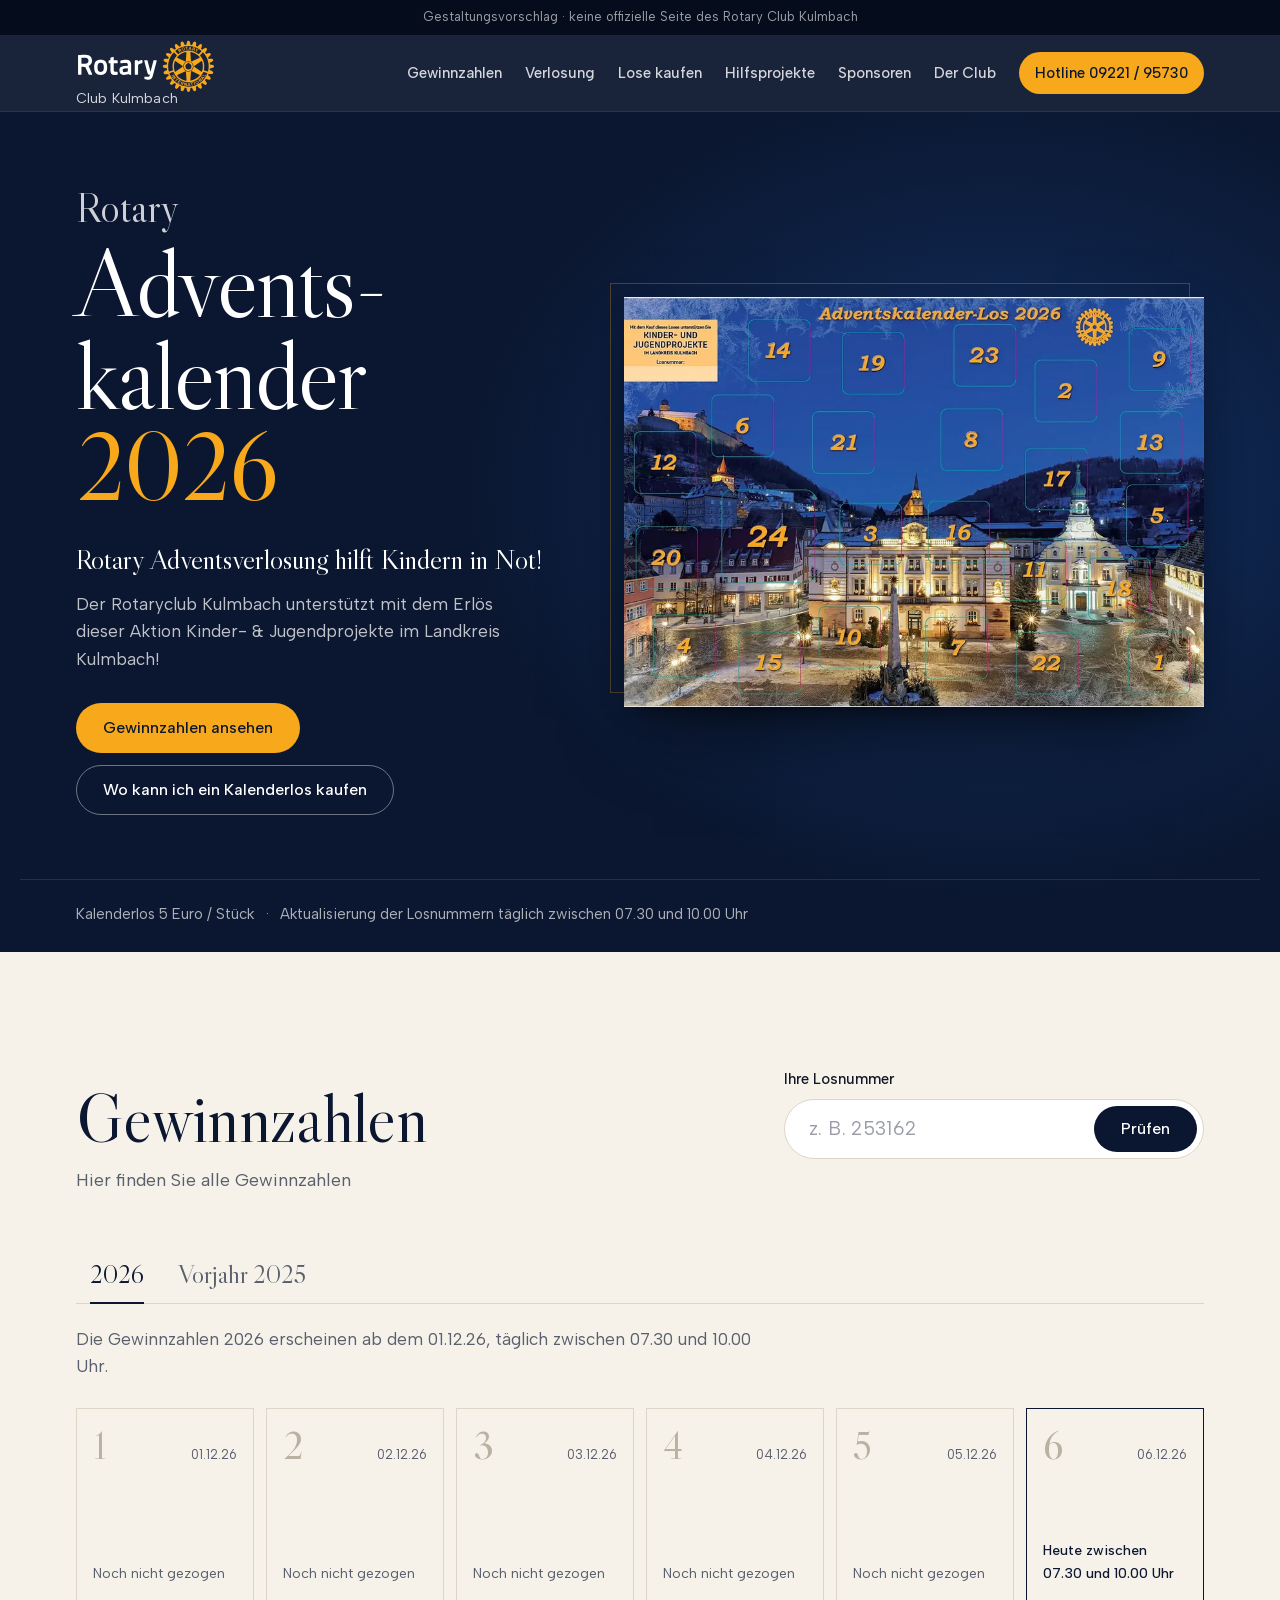
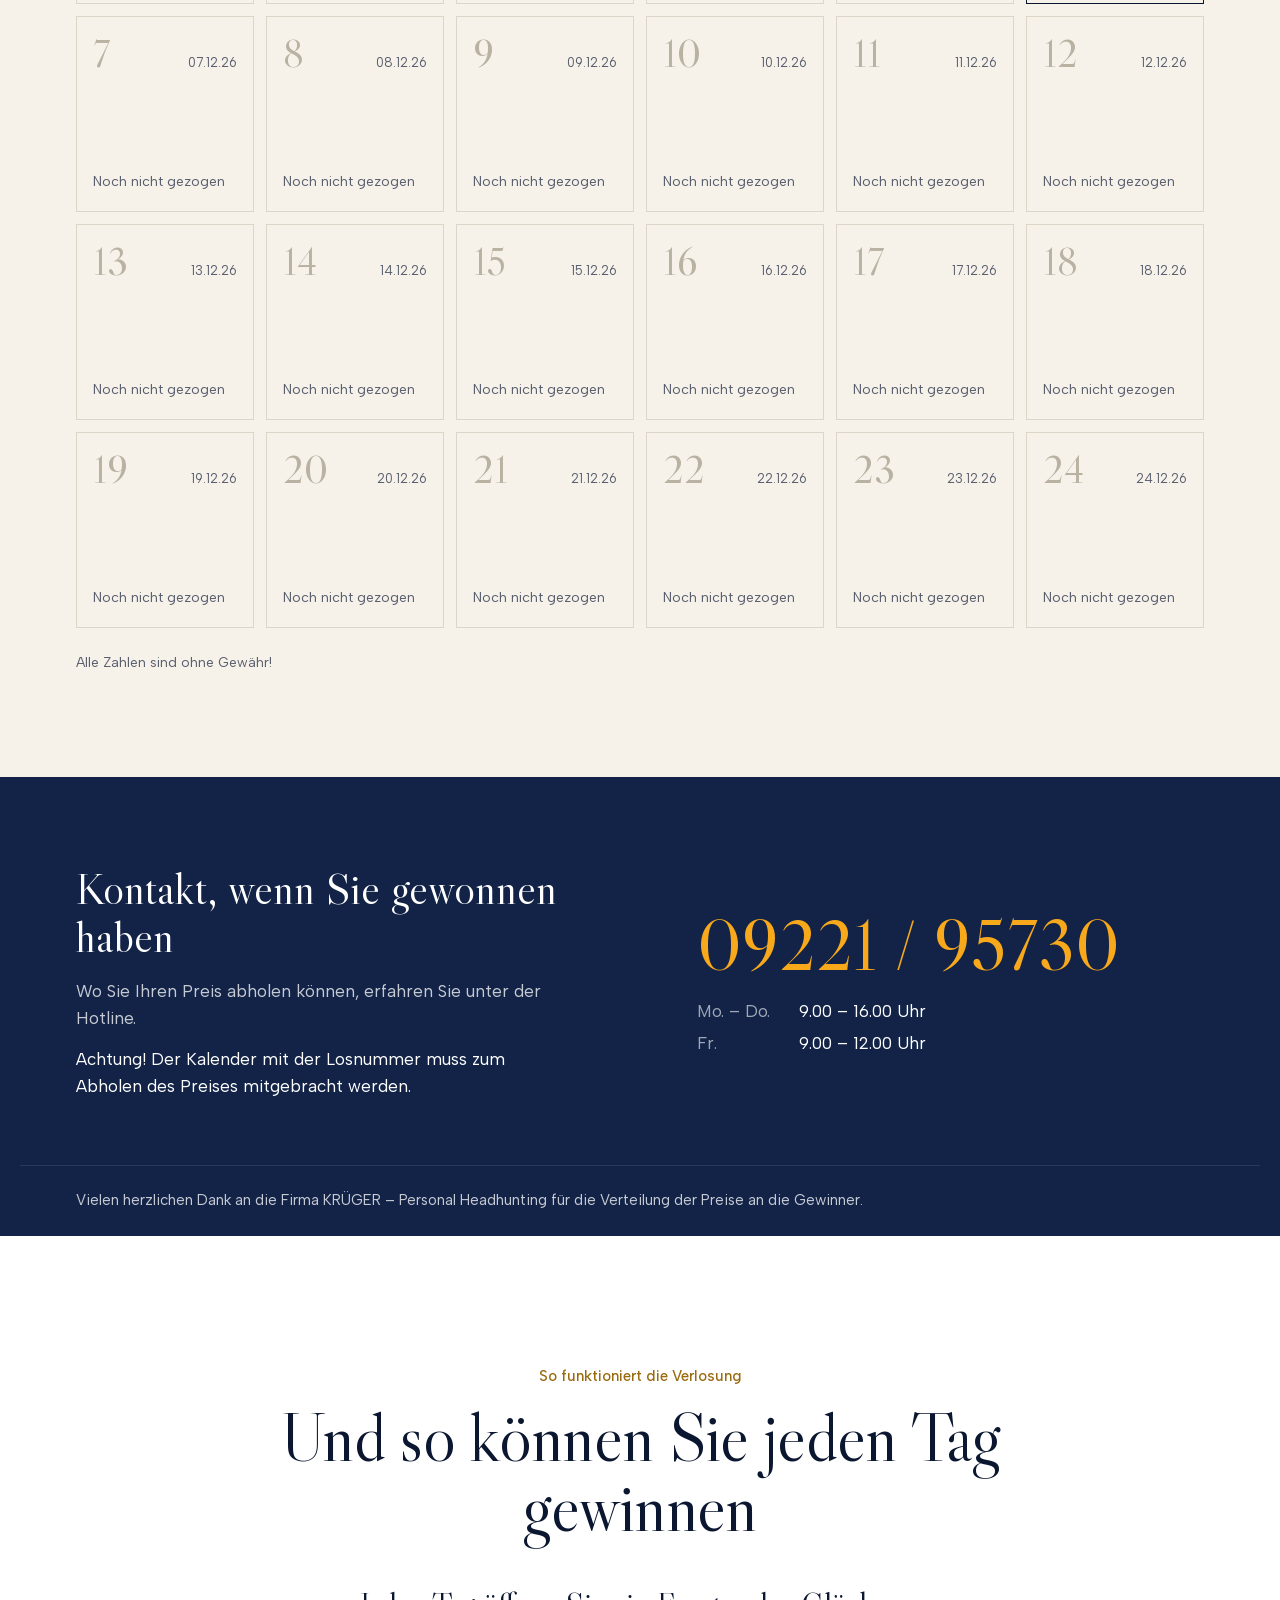
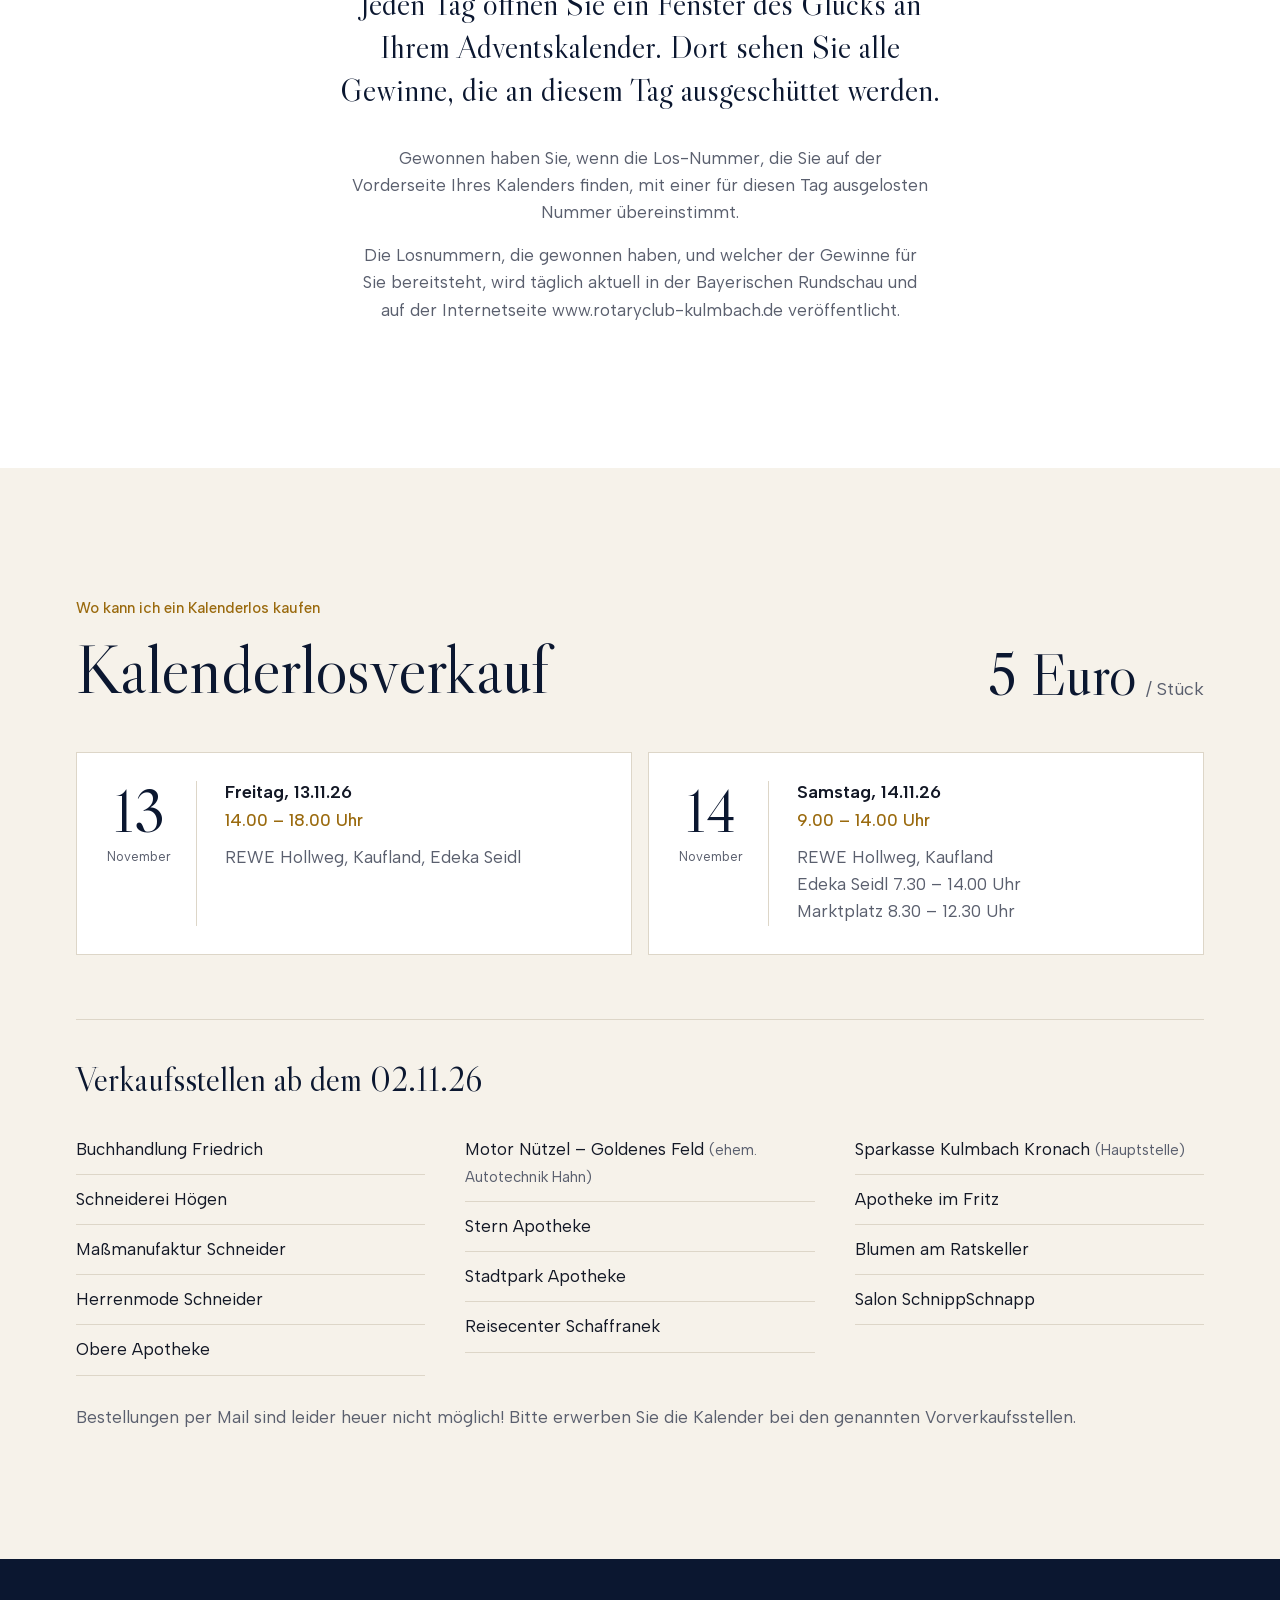
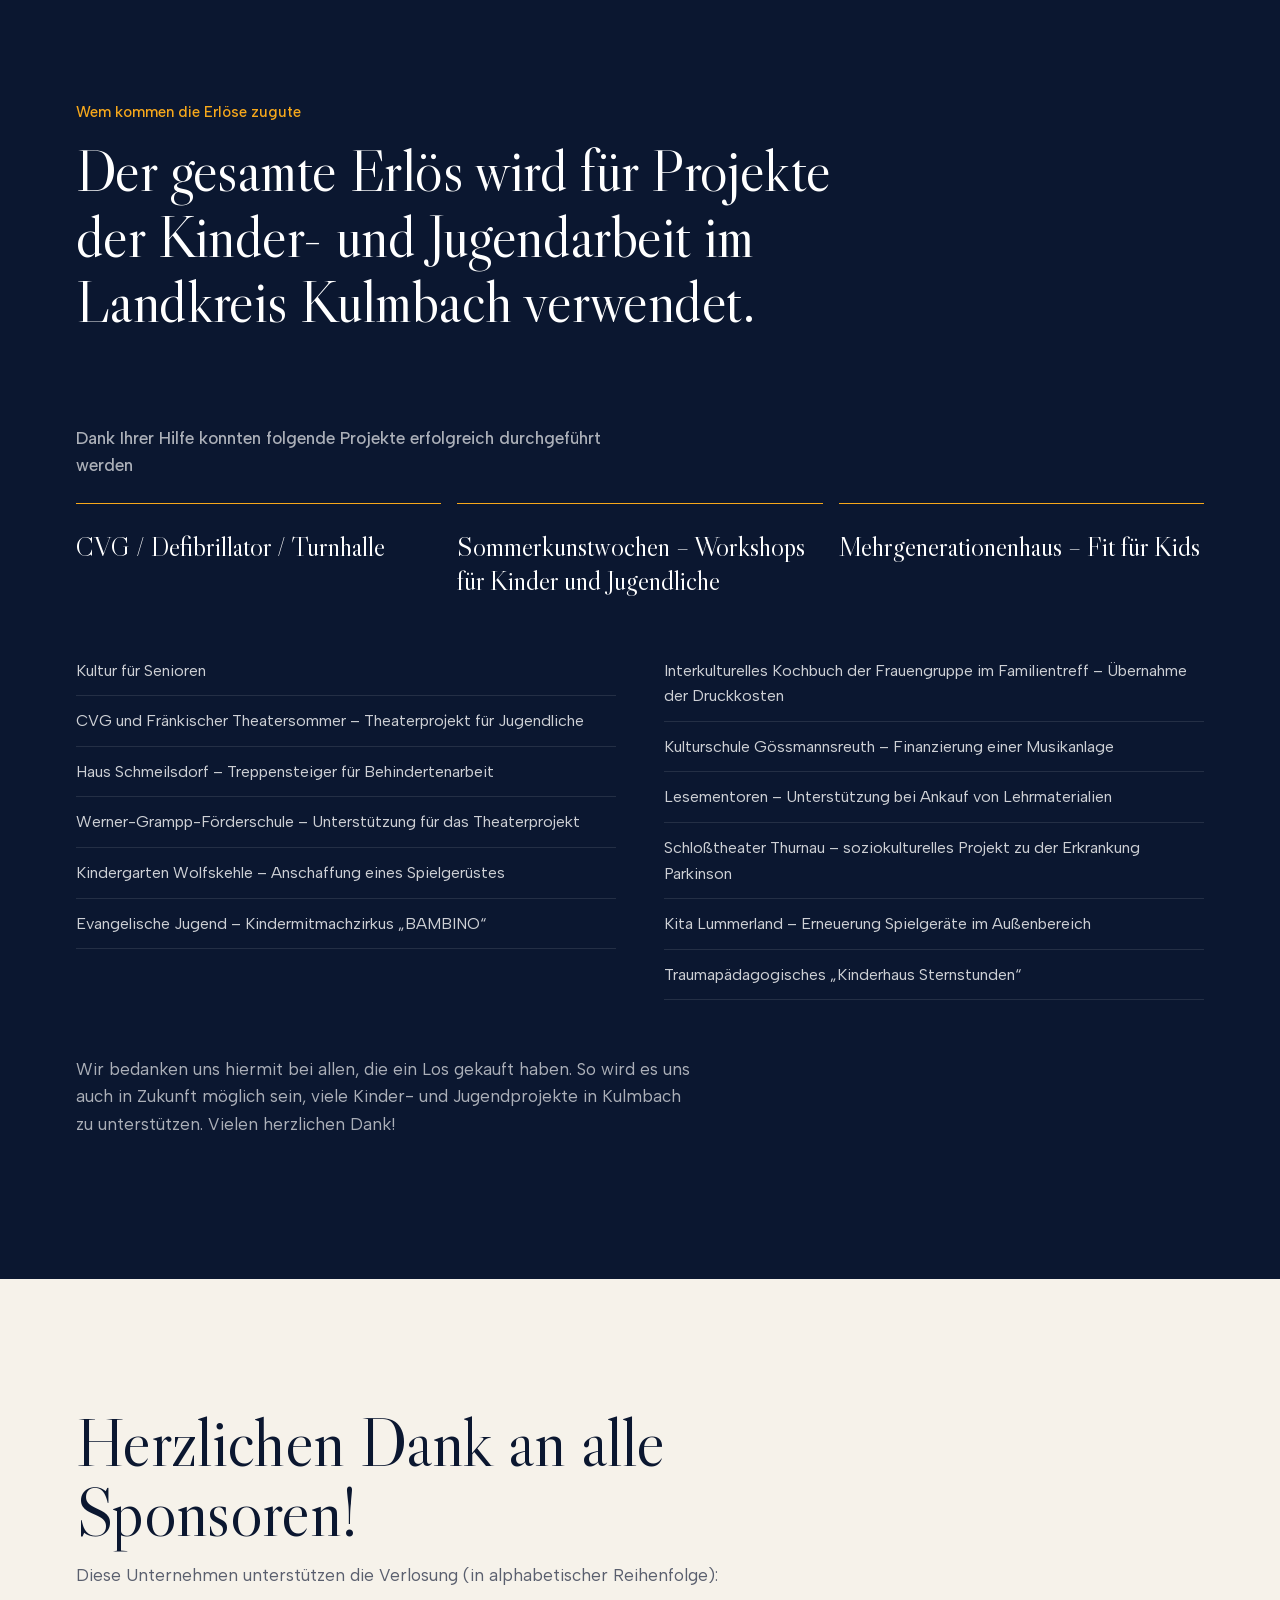
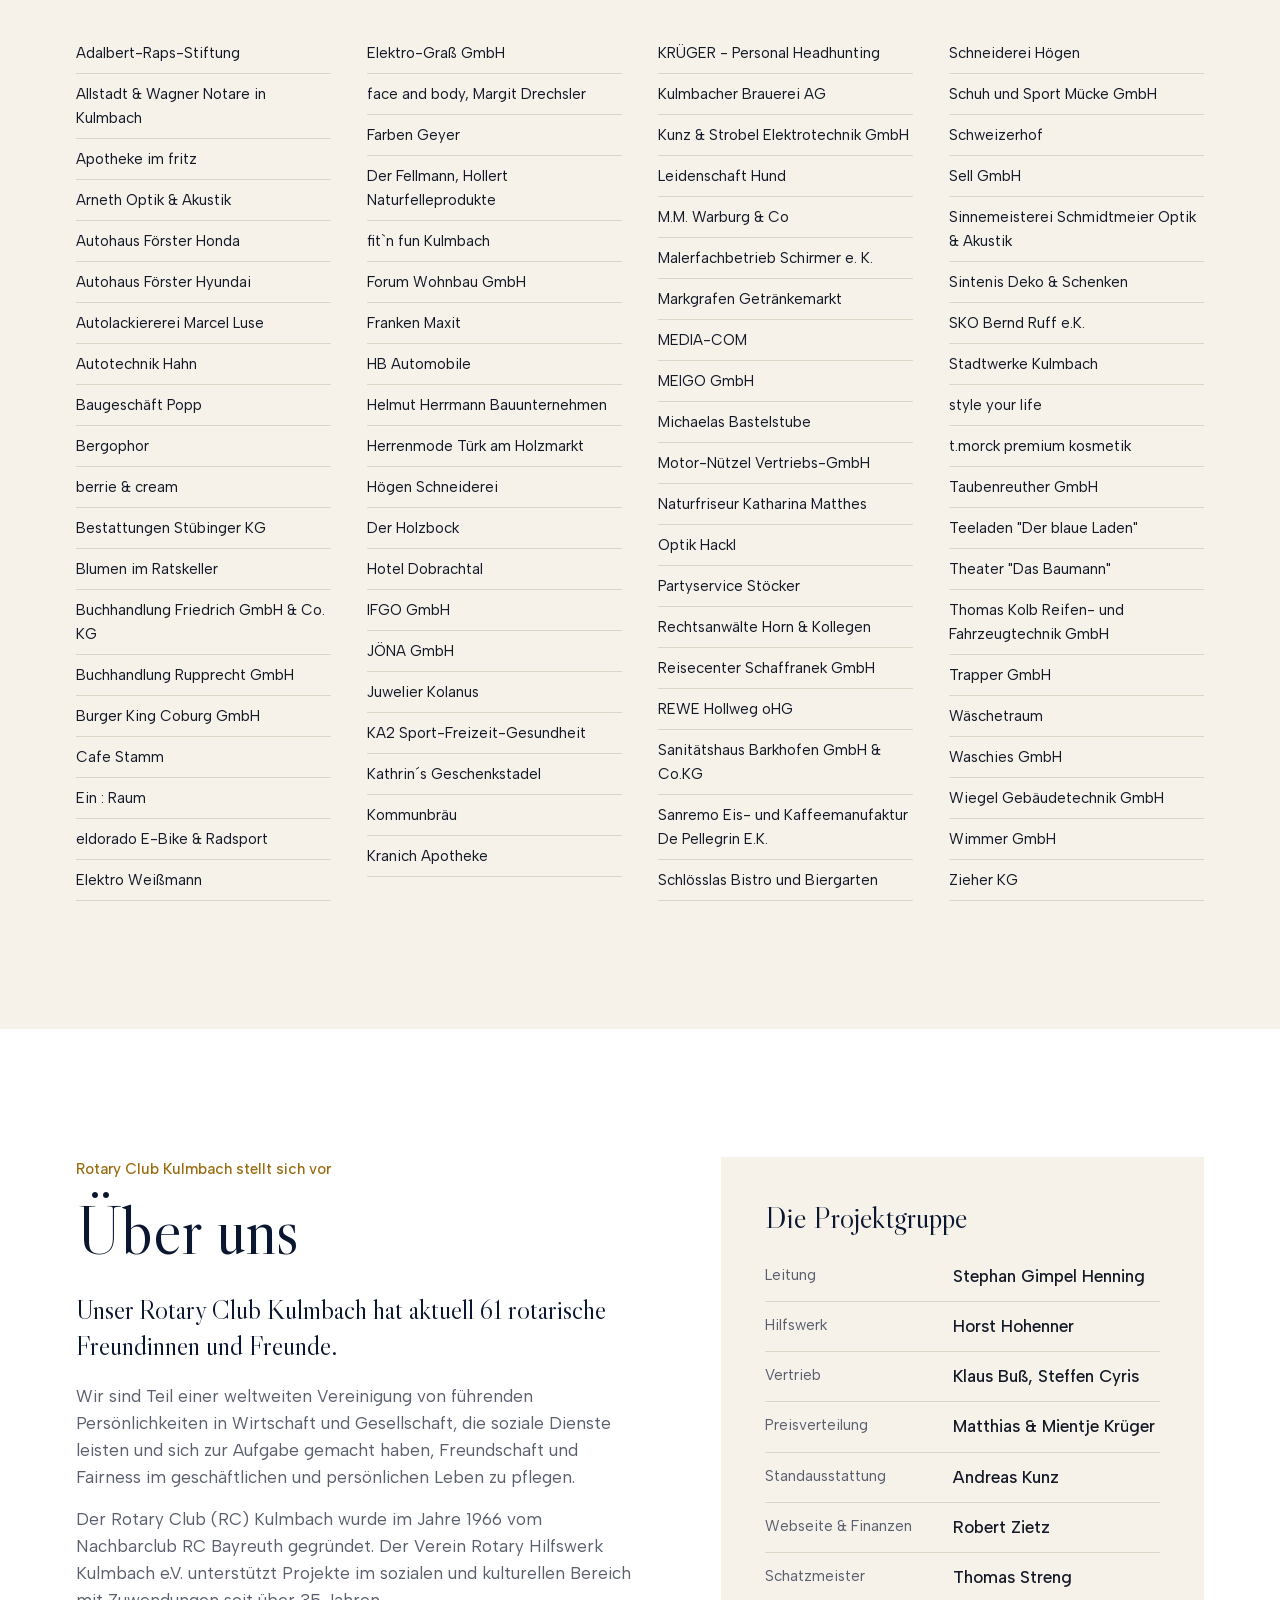
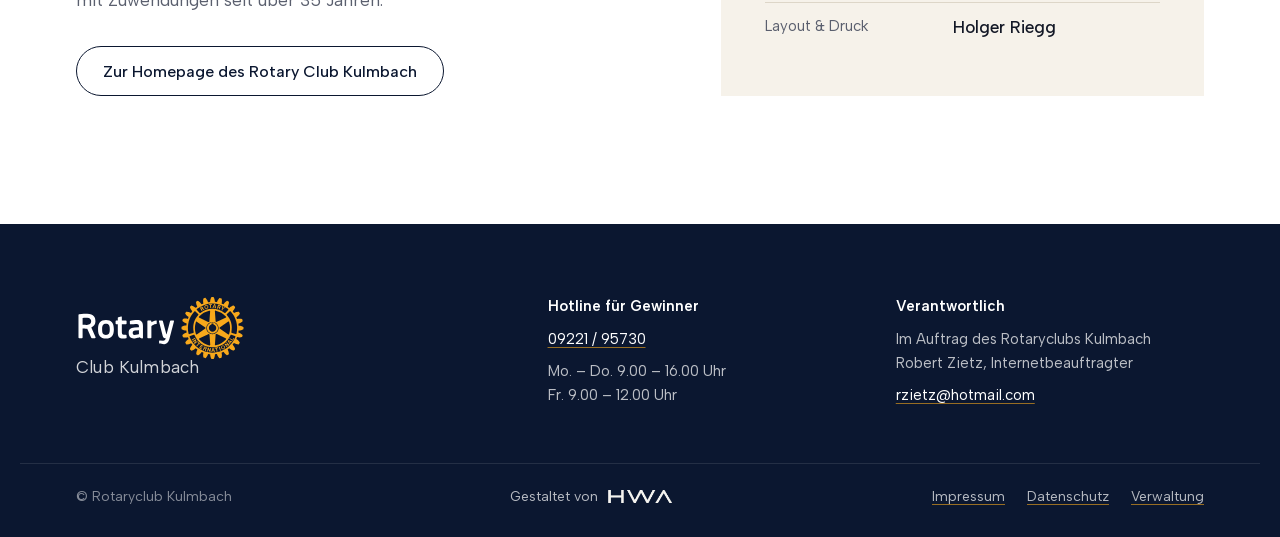
==== index.html @ 18eeb578 "Neues Kalendermotiv 2026, Türflügel mit echtem Türchen-Ausschnitt, Website-Icon Co-Authored-By: Clau" ====
<!doctype html>
<html lang="de">
<head>
<meta charset="utf-8">
<meta name="viewport" content="width=device-width, initial-scale=1">
<title>Rotary Adventskalender 2026 · Rotary Club Kulmbach</title>
<meta name="description" content="Rotary Adventsverlosung hilft Kindern in Not! Der Rotaryclub Kulmbach unterstützt mit dem Erlös dieser Aktion Kinder- &amp; Jugendprojekte im Landkreis Kulmbach.">
<meta name="robots" content="noindex">
<meta name="theme-color" content="#0B1730">
<link rel="icon" href="favicon.ico" sizes="any">
<link rel="icon" href="icons/favicon.svg" type="image/svg+xml">
<link rel="apple-touch-icon" href="icons/apple-touch-icon.png">
<link rel="manifest" href="manifest.json">
<link rel="preload" href="fonts/libre-caslon-display.woff2" as="font" type="font/woff2" crossorigin>
<link rel="preload" href="fonts/albert-sans.woff2" as="font" type="font/woff2" crossorigin>
<link rel="stylesheet" href="style.css?v=2026102901">
<script>document.documentElement.classList.add('js')</script>
</head>
<body>
<svg width="0" height="0" style="position:absolute" aria-hidden="true"><symbol id="rotary-logo" viewBox="0 0 392.25867 147.82533"><g transform="matrix(1.3333333,0,0,-1.3333333,0,147.82533)"><g><g clip-path="url(#clipPath18)"><g transform="translate(138.4446,68.6444)"><path style="fill:var(--logo-wort,#17458F)" d="m 0,0 c -3.072,-0.184 -6.098,-1.94 -7.982,-3.276 v 1.892 c 0,0.641 -0.518,1.151 -1.16,1.151 h -4.644 c -0.641,0 -1.158,-0.51 -1.158,-1.151 v -28.14 c 0,-0.641 0.517,-1.156 1.158,-1.156 h 4.644 c 0.642,0 1.16,0.515 1.16,1.156 v 19.449 c 1.048,0.873 4.292,3.308 8.158,3.648 0.594,0.053 1.054,0.552 1.054,1.152 v 4.123 c 0,0.321 -0.127,0.622 -0.366,0.837 C 0.635,-0.091 0.316,0.03 0,0 m -36.249,-17.492 c -2.731,-0.258 -4.03,-1.506 -4.03,-3.91 0,-1.478 0.409,-3.974 3.116,-3.974 3.214,0 7.581,1.214 7.627,1.227 v 7.014 z m 13.671,7.684 v -20.19 c 0,-0.337 -0.148,-0.656 -0.396,-0.874 -0.258,-0.22 -0.594,-0.319 -0.921,-0.273 -2.362,0.333 -3.487,1.072 -4.605,1.929 -0.047,-0.019 -5.275,-2.13 -9.944,-2.13 -5.624,0 -8.851,3.551 -8.851,9.754 0,6.06 2.952,8.74 10.195,9.28 l 7.564,0.609 v 1.835 c 0,2.323 -1.38,3.66 -3.785,3.66 -3.312,0 -8.04,-0.389 -10.562,-0.615 -0.314,-0.034 -0.634,0.068 -0.873,0.279 -0.233,0.204 -0.379,0.506 -0.39,0.82 l -0.151,3.86 c -0.024,0.589 0.396,1.1 0.972,1.187 2.253,0.359 7.866,1.177 11.371,1.177 7.081,0 10.376,-3.278 10.376,-10.308 M -119.191,4.71 h -2.545 c -2.841,0 -4.459,-0.212 -5.279,-0.378 V -7.696 c 1.358,-0.095 3.97,-0.234 7.486,-0.195 4.536,0.046 7.35,2.456 7.35,6.279 0,3.055 -1.842,6.322 -7.012,6.322 m 14.634,-33.768 c 0.155,-0.355 0.12,-0.766 -0.088,-1.097 -0.216,-0.33 -0.579,-0.525 -0.972,-0.525 h -5.398 c -0.454,0 -0.874,0.271 -1.053,0.688 l -6.913,15.553 c -3.439,0.024 -6.423,0.207 -8.034,0.32 v -15.405 c 0,-0.641 -0.514,-1.156 -1.153,-1.156 h -4.827 c -0.642,0 -1.159,0.515 -1.159,1.156 V 9.489 c 0,0.59 0.442,1.084 1.03,1.149 6.193,0.7 11.146,0.772 12.984,0.772 0.634,0 0.972,-0.004 0.972,-0.004 11.879,0 14.377,-7.016 14.377,-12.894 0,-4.909 -2.346,-8.457 -7.167,-10.848 z M 30.94,-0.68 c -0.213,0.284 -0.551,0.447 -0.913,0.447 h -4.512 c -0.524,0 -0.977,-0.351 -1.118,-0.856 l -6.051,-22.816 h -0.463 l -6.057,22.816 c -0.135,0.505 -0.593,0.856 -1.119,0.856 H 6.202 C 5.841,-0.233 5.504,-0.396 5.282,-0.68 5.066,-0.965 4.99,-1.331 5.078,-1.675 l 6.665,-25.586 c 0.331,-1.27 1.504,-3.419 3.827,-3.419 h 1.292 c -0.111,-0.427 -0.232,-0.885 -0.361,-1.278 l -0.059,-0.194 c -0.361,-1.179 -0.904,-2.964 -4.195,-2.964 l -5.766,0.355 c -0.326,0.025 -0.645,-0.092 -0.873,-0.325 -0.238,-0.235 -0.369,-0.553 -0.352,-0.88 l 0.141,-3.02 c 0.023,-0.509 0.381,-0.941 0.881,-1.066 1.7,-0.42 4.943,-0.91 7.611,-1.013 0.127,-0.008 0.243,-0.008 0.366,-0.008 4.349,0 7.299,2.815 8.785,8.354 1.73,6.486 3.89,14.832 5.466,20.926 0.715,2.744 1.329,5.109 1.772,6.792 l 0.868,3.32 c 0.092,0.35 0.011,0.716 -0.206,1.001 M -79.994,-15.304 c 0,6.811 -1.851,9.458 -6.591,9.458 -4.913,0 -6.654,-2.473 -6.654,-9.458 0,-6.332 1.058,-9.758 6.654,-9.758 5.509,0 6.591,3.577 6.591,9.758 m 7.075,0 c 0,-11.092 -4.216,-16.042 -13.666,-16.042 -9.496,0 -13.732,4.95 -13.732,16.042 0,10.93 4.236,15.804 13.732,15.804 9.322,0 13.666,-5.017 13.666,-15.804 m 21.956,-10.432 0.199,-3.826 c 0.028,-0.572 -0.373,-1.085 -0.938,-1.192 -1.618,-0.299 -3.843,-0.662 -5.236,-0.662 -7.015,0 -9.152,2.685 -9.152,11.473 v 13.427 h -2.689 c -0.641,0 -1.159,0.52 -1.159,1.16 v 3.972 c 0,0.641 0.518,1.151 1.159,1.151 h 2.689 V 4.49 c 0,0.537 0.361,1.001 0.877,1.126 l 4.648,1.132 c 0.344,0.082 0.706,0.006 0.986,-0.212 0.278,-0.223 0.447,-0.554 0.447,-0.909 v -5.86 h 7.078 c 0.644,0 1.155,-0.51 1.155,-1.151 v -3.972 c 0,-0.64 -0.511,-1.16 -1.155,-1.16 h -7.078 v -12.448 c 0,-4.308 0.152,-5.8 3.172,-5.8 1.114,0 2.855,0.08 3.792,0.125 0.623,0.014 1.178,-0.455 1.205,-1.097" /></g><g transform="translate(216.2026,90.2168)"><path style="fill:var(--logo-rad,#F7A81B)" d="M 0,0 0.186,-0.318 0.87,-1.5 2.29,-0.754 c 0.132,0.066 0.208,0.231 0.233,0.436 C 2.55,0.323 2.087,1.191 1.415,0.787 0.891,0.512 0.572,0.323 0,0 M -1.481,-0.318 -1.856,0.355 C -0.872,0.979 0.186,1.521 1.207,2.067 2.407,2.729 4.102,1.123 3.983,-0.318 3.96,-0.572 3.89,-0.802 3.738,-1.035 L 6.194,-2.822 C 5.732,-3.04 5.382,-3.225 4.829,-3.464 l -2.15,1.572 -1.187,-0.635 1.264,-2.09 C 2.267,-4.929 1.969,-5.123 1.398,-5.455 Z m 32.469,-67.36 2.237,-6.387 c 0.435,0.151 0.902,0.283 1.343,0.477 l -2.171,6.358 c -0.594,-0.203 -0.869,-0.284 -1.409,-0.448 m -8.944,-6.028 -0.524,1.292 -0.53,1.398 -0.46,-1.398 -0.454,-1.377 z m 0.884,1.292 1.464,-3.549 c -0.478,-0.02 -0.924,-0.069 -1.353,-0.118 l -0.451,1.146 -2.925,-0.081 -0.335,-1.198 c -0.468,0.04 -0.905,0.054 -1.368,0.054 l 1.261,3.746 0.899,2.843 0.043,0.09 1.492,0.066 0.076,-0.179 z m 7.345,74.656 1.512,-0.488 c 0.414,-0.119 0.96,0.529 0.96,1.094 0,0.269 -0.094,0.507 -0.453,0.586 -0.56,0.217 -0.942,0.313 -1.552,0.467 L 30.428,2.848 Z m -0.927,-3.531 c -0.542,0.158 -0.943,0.224 -1.539,0.394 l 1.098,3.743 0.803,2.668 C 30.865,5.228 31.965,4.854 33.065,4.495 33.688,4.303 34.022,3.598 34.086,2.848 34.127,1.829 33.621,0.72 32.591,0.489 l 0.4,-3.016 c -0.483,0.2 -0.84,0.35 -1.375,0.559 l -0.35,2.637 -1.291,0.396 z M 8.792,-69.204 c -0.041,0.189 -0.118,0.342 -0.35,0.448 l -1.694,0.624 -0.382,-1.072 -0.137,-0.39 -0.01,-0.025 1.544,-0.578 c 0.423,-0.188 0.832,0.189 0.979,0.603 0.05,0.113 0.093,0.254 0.05,0.39 m 1.269,0 v -0.367 c -0.104,-0.902 -0.715,-1.817 -1.706,-1.932 l 0.23,-3.148 c -0.461,0.106 -0.98,0.258 -1.47,0.467 l -0.053,2.961 -1.33,0.569 -1.079,-2.614 c -0.436,0.145 -0.871,0.284 -1.298,0.493 l 1.367,3.181 0.163,0.39 1.112,2.624 3.029,-1.168 c 0.674,-0.242 0.984,-0.841 1.035,-1.456 m 19.325,0.956 c -1.966,-0.431 -3.48,-0.79 -5.432,-1.092 l 0.181,-1.133 c 0.722,0.115 1.381,0.2 2.144,0.296 l 0.984,-5.456 1.447,0.273 -1.174,5.441 c 0.744,0.185 1.431,0.373 2.172,0.545 z m 7.389,63.839 1.461,2.814 3.944,1.833 C 41.765,0.535 41.317,0.743 40.9,1.018 L 38.184,-0.22 37.682,2.729 c -0.566,0.269 -0.907,0.388 -1.497,0.626 l 0.789,-4.289 -1.463,-2.78 z m 14.789,-1.722 c -0.622,0.762 -1.654,0.649 -1.951,0.118 l -4.59,-4.612 c -0.673,-0.7 -0.607,-1.724 0.089,-2.222 6.929,-7.67 9.824,-17.218 7.552,-29.04 -0.051,-0.774 0.437,-1.398 1.042,-1.572 l 6.347,-1.841 c 0.845,-0.239 1.386,0.275 1.567,0.998 3.265,14.555 -1.207,28.864 -10.056,38.171 m 7.342,-42.56 -6.352,2.169 c -0.333,0.123 -1.199,0.123 -1.653,-0.994 -5.131,-12.302 -17.072,-20.723 -30.9,-20.723 -13.846,0 -26.009,8.614 -30.919,20.915 -0.365,0.925 -1.257,0.925 -1.595,0.802 l -6.317,-2.169 c -0.686,-0.247 -1.098,-0.855 -0.738,-1.733 6.205,-15.836 21.636,-27.015 39.569,-27.015 17.926,0 33.427,11.256 39.654,27.082 0.322,0.828 -0.068,1.419 -0.749,1.666 m -78.772,3.391 6.337,1.841 c 0.593,0.174 1.082,0.798 1.035,1.572 -2.275,11.802 0.615,21.37 7.534,29.04 0.7,0.498 0.774,1.522 0.105,2.222 l -4.606,4.631 c -0.448,0.512 -1.261,0.512 -1.96,-0.2 -8.829,-9.292 -13.286,-23.553 -10.016,-38.133 0.181,-0.698 0.733,-1.212 1.571,-0.973 m 63.569,29.505 c 0.018,0.283 -0.156,0.64 -0.551,1.029 -5.073,5.366 -10.283,8.368 -17.429,10.067 -0.401,0.104 -0.866,0.198 -1.176,-0.076 -0.32,-0.256 -0.412,-0.75 -0.347,-1.491 l 1.177,-16.533 c 0.038,-0.625 0.321,-1.121 0.738,-1.374 0.458,-0.26 1.007,-0.211 1.576,0.063 l 14.889,7.185 c 0.477,0.232 1.021,0.484 1.123,0.994 0,0.031 0.018,0.072 0,0.136 m 3.01,-29.549 c 0.442,-0.287 0.956,-0.634 1.421,-0.473 0.316,0.096 0.588,0.443 0.764,1.067 2.084,7.066 2.084,13.103 0,20.086 -0.129,0.438 -0.333,0.891 -0.699,1.055 -0.372,0.133 -0.838,-0.021 -1.507,-0.474 l -13.655,-9.284 c -0.529,-0.355 -0.798,-0.84 -0.798,-1.34 0,-0.499 0.269,-0.983 0.798,-1.333 z M 24.507,-64.558 c 0.251,-0.199 0.665,-0.257 1.3,-0.098 7.103,1.705 12.313,4.715 17.39,10.043 0.302,0.351 0.635,0.712 0.536,1.112 -0.093,0.384 -0.42,0.731 -1.112,1.058 l -14.893,7.227 c -0.565,0.266 -1.114,0.266 -1.568,0.028 -0.437,-0.275 -0.704,-0.744 -0.745,-1.397 L 24.211,-63.07 c -0.011,-0.541 -0.076,-1.156 0.296,-1.488 m -4.506,19.095 c 5.879,0 10.66,4.772 10.66,10.652 0,5.879 -4.781,10.658 -10.66,10.68 -5.878,0 -10.655,-4.801 -10.655,-10.68 0,-5.88 4.777,-10.652 10.655,-10.652 m -23.423,-8.314 c 0,-0.282 0.192,-0.634 0.551,-1.008 5.121,-5.386 10.306,-8.383 17.427,-10.055 0.456,-0.137 0.902,-0.205 1.218,0.042 0.322,0.24 0.414,0.734 0.36,1.514 0,0.024 -1.211,16.53 -1.211,16.53 -0.052,0.626 -0.288,1.103 -0.726,1.354 -0.445,0.261 -0.997,0.261 -1.591,-0.009 L -2.248,-52.64 c -0.517,-0.241 -1.08,-0.514 -1.157,-1 0,-0.031 -0.017,-0.095 -0.017,-0.137 m -0.215,37.719 c 0.062,-0.498 0.628,-0.752 1.123,-0.984 l 14.869,-7.224 c 0.592,-0.283 1.141,-0.283 1.589,-0.049 0.419,0.274 0.691,0.75 0.729,1.383 l 1.201,16.494 c 0.065,0.798 -0.047,1.264 -0.335,1.509 -0.313,0.271 -0.778,0.194 -1.226,0.112 -7.127,-1.714 -12.321,-4.725 -17.439,-10.064 -0.414,-0.468 -0.606,-0.86 -0.511,-1.177 m -2.986,-8.134 c -0.486,0.314 -1.004,0.673 -1.427,0.485 -0.345,-0.104 -0.596,-0.466 -0.777,-1.053 -2.067,-7.091 -2.067,-13.105 0,-20.106 0.14,-0.455 0.297,-0.909 0.712,-1.024 0.339,-0.141 0.839,0 1.492,0.45 l 13.644,9.296 c 0.507,0.341 0.815,0.824 0.815,1.311 0,0.528 -0.308,0.992 -0.815,1.349 z m -0.299,20.648 4.408,-4.91 c 0.616,-0.662 1.293,-0.581 2.184,0.116 5.57,4.368 12.716,6.953 20.331,6.953 7.621,0 14.772,-2.575 20.395,-6.953 0.88,-0.65 1.538,-0.778 2.184,-0.116 l 4.41,4.91 c 0.499,0.542 0.499,1.291 -0.458,2.091 -7.393,5.756 -16.517,9.308 -26.55,9.308 -9.972,0 -19.228,-3.552 -26.489,-9.334 -0.95,-0.774 -0.908,-1.523 -0.415,-2.065 M 73.7,-34.851 c 0,-0.625 -0.028,-1.254 -0.098,-1.755 l -0.018,-0.135 -0.144,-0.075 c -2.282,-1.358 -5.23,-2.131 -8.187,-2.212 -0.07,-0.375 -0.391,-3.045 -0.446,-3.421 2.757,-0.795 5.429,-2.301 7.293,-4.227 l 0.076,-0.12 v -0.122 c -0.146,-1.051 -0.519,-2.461 -0.931,-3.377 l -0.048,-0.143 -0.134,-0.022 c -2.585,-0.745 -5.63,-0.716 -8.448,-0.019 -0.134,-0.35 -1.176,-2.832 -1.282,-3.192 2.47,-1.561 4.653,-3.706 5.881,-5.996 l 0.065,-0.128 -0.04,-0.134 c -0.386,-0.911 -1.107,-2.23 -1.753,-3.022 l -0.069,-0.119 h -0.164 c -2.638,-0.031 -5.585,0.752 -8.157,2.184 -0.234,-0.307 -1.951,-2.576 -2.184,-2.882 2.026,-2.087 3.563,-4.733 4.186,-7.343 l 0.04,-0.136 -0.075,-0.095 c -0.588,-0.799 -1.671,-1.857 -2.456,-2.491 l -0.092,-0.081 -0.195,0.038 c -2.538,0.677 -5.221,2.214 -7.306,4.229 -0.31,-0.233 -2.438,-1.896 -2.755,-2.133 1.363,-2.496 2.191,-5.368 2.191,-7.963 v -0.361 l -0.158,-0.09 c -0.785,-0.632 -2.091,-1.388 -3.022,-1.769 l -0.093,-0.039 -0.154,0.05 c -2.286,1.331 -4.475,3.501 -5.972,5.989 -0.361,-0.16 -2.952,-1.268 -3.306,-1.423 0.354,-1.386 0.564,-2.836 0.604,-4.269 0,-1.447 -0.25,-2.893 -0.604,-4.2 l -0.019,-0.13 -0.139,-0.076 c -0.866,-0.361 -2.329,-0.723 -3.348,-0.901 l -0.156,-0.022 -0.088,0.11 c -1.968,1.872 -3.475,4.534 -4.267,7.316 -0.35,-0.026 -3.035,-0.39 -3.413,-0.469 -0.047,-2.917 -0.847,-5.876 -2.236,-8.168 l -0.075,-0.12 -0.158,-0.02 c -0.932,-0.142 -2.425,-0.142 -3.442,0 l -0.125,0.02 -0.089,0.12 c -1.344,2.292 -2.149,5.251 -2.213,8.168 -0.401,0.039 -3.229,0.443 -3.622,0.469 -0.773,-2.764 -2.294,-5.412 -4.209,-7.307 l -0.103,-0.097 -0.158,0.024 c -1.05,0.154 -2.429,0.558 -3.353,0.941 l -0.112,0.055 -0.046,0.118 c -0.391,1.303 -0.592,2.764 -0.592,4.211 0,1.419 0.201,2.841 0.562,4.227 -0.361,0.155 -2.807,1.146 -3.16,1.305 -1.514,-2.53 -3.698,-4.728 -6.004,-6.01 l -0.121,-0.069 -0.148,0.039 c -0.955,0.427 -2.212,1.149 -3.026,1.759 l -0.1,0.1 v 0.274 c 0,2.627 0.8,5.52 2.171,8.05 -0.303,0.235 -2.585,1.969 -2.898,2.204 -2.091,-2.015 -4.752,-3.534 -7.324,-4.192 l -0.133,-0.041 -0.14,0.091 c -0.787,0.635 -1.799,1.657 -2.435,2.46 l -0.086,0.139 0.038,0.135 c 0.684,2.594 2.224,5.241 4.226,7.299 -0.228,0.31 -1.956,2.549 -2.2,2.884 -2.544,-1.426 -5.519,-2.251 -8.157,-2.183 h -0.141 l -0.091,0.091 c -0.617,0.816 -1.355,2.12 -1.752,3.045 l -0.06,0.138 0.06,0.123 c 1.328,2.326 3.499,4.472 5.978,5.959 -0.161,0.381 -1.218,2.88 -1.396,3.233 -2.818,-0.702 -5.881,-0.723 -8.459,0 l -0.125,0.039 -0.076,0.116 c -0.347,0.869 -0.73,2.332 -0.888,3.362 l -0.028,0.16 0.093,0.122 c 1.875,1.911 4.51,3.424 7.331,4.259 -0.032,0.394 -0.446,3.236 -0.488,3.629 -2.942,0.039 -5.902,0.799 -8.204,2.166 l -0.115,0.076 -0.011,0.16 c -0.065,0.477 -0.082,1.101 -0.082,1.734 0,0.617 0.017,1.223 0.082,1.739 l 0.011,0.158 0.115,0.064 c 2.302,1.357 5.262,2.142 8.204,2.187 0.062,0.388 0.411,3.15 0.456,3.523 -2.789,0.799 -5.45,2.326 -7.34,4.231 l -0.079,0.093 0.027,0.147 c 0.121,1.063 0.523,2.482 0.916,3.363 l 0.045,0.128 0.138,0.04 c 2.545,0.75 5.624,0.729 8.454,0.035 0.157,0.344 1.189,2.835 1.345,3.21 -2.498,1.511 -4.692,3.661 -5.996,5.983 l -0.065,0.148 0.065,0.139 c 0.409,0.931 1.147,2.193 1.726,2.985 l 0.095,0.119 h 0.159 c 2.671,0.04 5.616,-0.777 8.157,-2.185 0.238,0.285 1.97,2.629 2.207,2.941 -2.017,2.1 -3.543,4.733 -4.202,7.342 l -0.028,0.112 0.055,0.115 c 0.646,0.809 1.715,1.86 2.498,2.476 l 0.125,0.078 0.118,-0.023 c 2.625,-0.671 5.271,-2.233 7.332,-4.237 0.3,0.238 2.364,1.829 2.67,2.061 -1.42,2.484 -2.213,5.38 -2.213,7.953 v 0.388 l 0.131,0.09 c 0.772,0.605 2.082,1.356 3.016,1.736 l 0.098,0.062 0.157,-0.068 c 2.298,-1.3 4.46,-3.476 5.973,-5.967 0.362,0.137 3.045,1.302 3.412,1.449 -0.35,1.388 -0.569,2.826 -0.547,4.252 0,1.482 0.18,2.893 0.57,4.194 l 0.019,0.161 0.14,0.036 c 0.865,0.363 2.309,0.752 3.324,0.907 l 0.163,0.021 0.117,-0.102 c 1.914,-1.862 3.44,-4.527 4.246,-7.339 0.391,0.041 3.212,0.396 3.589,0.464 0.061,2.895 0.853,5.852 2.236,8.149 l 0.059,0.12 0.145,0.04 c 1.01,0.119 2.498,0.119 3.475,0 l 0.13,-0.04 0.081,-0.12 c 1.391,-2.297 2.196,-5.254 2.196,-8.122 0.423,-0.095 3.178,-0.45 3.571,-0.491 0.823,2.812 2.337,5.457 4.264,7.326 l 0.087,0.094 0.128,-0.039 c 1.05,-0.116 2.471,-0.505 3.383,-0.904 l 0.112,-0.045 0.045,-0.158 C 36.185,15 36.374,13.596 36.374,12.137 36.349,10.698 36.14,9.247 35.79,7.855 c 0.35,-0.142 3.029,-1.262 3.402,-1.419 1.484,2.491 3.621,4.65 5.944,5.967 l 0.134,0.068 0.139,-0.062 c 0.921,-0.391 2.209,-1.131 3.001,-1.754 l 0.117,-0.072 v -0.362 c 0,-2.639 -0.818,-5.522 -2.197,-7.979 0.296,-0.232 2.509,-1.962 2.841,-2.218 2.084,2.025 4.733,3.574 7.344,4.216 l 0.116,0.063 0.114,-0.121 C 57.531,3.598 58.591,2.496 59.191,1.706 L 59.302,1.589 59.256,1.456 c -0.665,-2.61 -2.237,-5.259 -4.24,-7.331 0.234,-0.319 1.899,-2.513 2.155,-2.829 2.596,1.396 5.532,2.196 8.192,2.147 h 0.123 l 0.086,-0.117 C 66.218,-7.5 66.959,-8.78 67.32,-9.66 l 0.086,-0.169 -0.086,-0.128 c -1.322,-2.303 -3.494,-4.437 -5.987,-5.958 0.152,-0.378 1.166,-2.879 1.359,-3.229 2.794,0.704 5.867,0.719 8.412,0 l 0.151,-0.03 0.059,-0.147 c 0.355,-0.884 0.769,-2.321 0.904,-3.378 l 0.021,-0.129 -0.104,-0.104 c -1.869,-1.937 -4.53,-3.452 -7.328,-4.243 0.055,-0.385 0.404,-3.115 0.47,-3.503 2.945,-0.064 5.881,-0.852 8.163,-2.203 l 0.144,-0.086 0.018,-0.139 c 0.07,-0.497 0.098,-1.101 0.098,-1.745 m -30.06,-25.32 2.795,-3.013 -4.691,1.384 c -0.391,-0.297 -0.653,-0.4 -0.998,-0.701 l 4.082,-5.489 c 0.349,0.272 0.709,0.601 1.035,0.88 l -2.477,3.302 4.738,-1.428 c 0.326,0.283 0.791,0.602 1.11,1.003 l -4.725,4.997 c -0.253,-0.273 -0.543,-0.632 -0.869,-0.935 m -3.244,-8.027 c 0,0.404 -0.103,0.765 -0.296,1.113 -0.56,1.044 -1.888,1.38 -2.922,0.786 -0.73,-0.391 -1.102,-1.134 -1.102,-1.899 0.023,-0.35 0.109,-0.742 0.314,-1.072 0.058,-0.104 0.128,-0.211 0.232,-0.324 0.651,-0.776 1.797,-0.957 2.677,-0.445 0.241,0.12 0.435,0.277 0.59,0.445 0.325,0.39 0.507,0.915 0.507,1.396 m 0.761,1.68 c 0.287,-0.503 0.427,-1.086 0.45,-1.68 0,-0.465 -0.099,-0.941 -0.29,-1.373 -0.315,-0.626 -0.78,-1.186 -1.428,-1.56 -1.577,-0.922 -3.618,-0.372 -4.575,1.251 -0.034,0.092 -0.077,0.195 -0.14,0.309 -0.192,0.432 -0.286,0.908 -0.326,1.373 0.04,1.195 0.623,2.297 1.693,2.918 1.603,0.908 3.673,0.365 4.616,-1.238 m 7.061,8.98 0.796,-1.259 0.728,-1.269 0.983,1.269 0.257,0.315 z m -0.765,1.539 6.718,-2.207 c -0.156,-0.199 -0.282,-0.391 -0.424,-0.591 -0.116,-0.151 -0.257,-0.304 -0.349,-0.501 l -1.177,0.424 -1.834,-2.291 0.67,-1.05 c -0.274,-0.312 -0.582,-0.65 -0.931,-0.995 l -2.661,4.413 -0.984,1.626 z m 7.442,0.994 -4.935,2.718 -0.633,-1.137 5.923,-3.306 2.281,4.09 -1.016,0.545 z m -39.021,-14.265 -0.492,-4.107 -1.973,4.504 c -0.462,0.091 -0.751,0.21 -1.216,0.284 l -1.549,-6.643 c 0.478,-0.128 0.938,-0.18 1.432,-0.265 l 0.829,4.081 2,-4.547 c 0.454,-0.069 0.969,-0.211 1.496,-0.197 l 0.742,6.862 c -0.389,0.021 -0.851,-0.042 -1.269,0.028 m -0.229,74.511 0.594,-5.503 1.445,0.151 -0.566,5.463 2.187,0.135 -0.084,1.226 C 16.78,6.573 15.774,6.474 13.358,6.113 L 13.52,4.949 Z M 22.34,2.242 C 23.074,2.207 23.755,2.125 24.443,2.027 L 24.081,3.434 23.627,4.883 22.946,3.434 Z m -1.117,-2.289 c -0.564,0.005 -0.825,0.005 -1.379,0.005 l 1.676,3.476 1.519,3.159 1.508,-0.157 0.792,-3.002 1.095,-4.034 c -0.507,0.094 -0.901,0.17 -1.38,0.199 l -0.39,1.265 C 23.669,1.018 22.769,1.065 21.846,1.106 Z M 7.228,1.615 c 0.091,-1.196 1.152,-2.069 2.303,-1.97 1.137,0.116 1.986,1.024 1.986,2.167 0.04,0.057 0,0.122 0,0.198 C 11.418,3.213 10.383,4.056 9.183,3.944 8.043,3.859 7.186,2.956 7.228,1.812 Z M 5.997,1.496 v 0.316 c -0.035,1.74 1.299,3.173 3.05,3.312 1.852,0.18 3.497,-1.18 3.654,-3.043 V 1.812 c 0,-1.736 -1.313,-3.222 -3.094,-3.385 -1.799,-0.16 -3.452,1.196 -3.61,3.069 M 20.12,-41.245 c 3.507,0 6.393,2.882 6.393,6.394 0,2.917 -2.03,5.454 -4.823,6.151 -0.035,0.287 -0.112,1.621 -0.112,1.621 h -3.224 c 0,0 -0.075,-1.449 -0.101,-1.737 -2.677,-0.812 -4.482,-3.253 -4.482,-6.035 0,-3.512 2.883,-6.394 6.349,-6.394 m -0.119,-3.179 c -5.288,0 -9.607,4.337 -9.607,9.613 0,5.313 4.319,9.628 9.607,9.628 5.321,0 9.6,-4.315 9.6,-9.628 0,-5.299 -4.301,-9.613 -9.6,-9.613 M 1.077,-65.357 c 0.915,-0.498 1.811,-1.018 2.813,-1.492 l 0.6,0.994 c -1.387,0.717 -2.688,1.536 -3.855,2.344 l -3.826,-5.614 c 1.451,-0.961 2.777,-1.764 4.268,-2.624 l 0.617,0.992 -3.086,1.817 1.042,1.465 2.044,-1.229 0.596,0.956 c -0.657,0.359 -1.341,0.777 -2.058,1.215 z m -7.65,8.328 -3.145,-2.716 1.603,4.657 c -0.284,0.399 -0.415,0.677 -0.712,1.044 l -5.636,-3.824 c 0.252,-0.379 0.561,-0.729 0.828,-1.119 l 3.389,2.348 -1.59,-4.693 c 0.275,-0.311 0.553,-0.785 0.942,-1.102 l 5.215,4.473 c -0.29,0.309 -0.638,0.584 -0.894,0.932 m -3.725,5.415 -5.805,-3.391 c 0.208,-0.406 0.431,-0.883 0.685,-1.275 l 5.818,3.399 c -0.284,0.513 -0.444,0.786 -0.698,1.267 m 7.172,-10.562 -3.579,-4.245 -1.114,0.967 3.699,4.122 c -0.586,0.543 -1.034,1.031 -1.601,1.537 l 0.824,0.827 c 1.408,-1.333 2.649,-2.364 4.204,-3.617 l -0.714,-0.911 c -0.566,0.445 -1.149,0.87 -1.719,1.32" /></g></g></g></g></symbol></svg>
<p class="entwurf">Gestaltungsvorschlag · keine offizielle Seite des Rotary Club Kulmbach</p>

<header class="kopf" id="kopf">
  <div class="kopf__innen">
    <a class="marke" href="#start" aria-label="Rotary Club Kulmbach, zum Seitenanfang">
      <svg class="marke__logo" viewBox="0 0 392.25867 147.82533" aria-hidden="true"><use href="#rotary-logo"/></svg>
      <span class="marke__club">Club Kulmbach</span>
    </a>
    <button class="menue-knopf" type="button" aria-expanded="false" aria-controls="navigation">
      <span class="menue-knopf__linien" aria-hidden="true"></span><span class="menue-knopf__text">Menü</span>
    </button>
    <nav class="navigation" id="navigation" aria-label="Hauptnavigation">
      <a href="#gewinnzahlen">Gewinnzahlen</a>
      <a href="#verlosung">Verlosung</a>
      <a href="#lose">Lose kaufen</a>
      <a href="#erloese">Hilfsprojekte</a>
      <a href="#sponsoren">Sponsoren</a>
      <a href="#club">Der Club</a>
      <a class="navigation__hotline" href="tel:+49922195730">Hotline 09221 / 95730</a>
    </nav>
  </div>
</header>

<main id="start">

  <section class="buehne" aria-labelledby="titel">
    <div class="buehne__innen">
      <div class="buehne__text">
        <h1 id="titel" class="buehne__titel">
          <span class="buehne__zeile buehne__zeile--klein">Rotary</span>
          <span class="buehne__zeile">Advents&shy;kalender</span>
          <span class="buehne__zeile buehne__jahr">2026</span>
        </h1>
        <p class="buehne__lead">Rotary Adventsverlosung hilft Kindern in Not!</p>
        <p class="buehne__absatz">Der Rotaryclub Kulmbach unterstützt mit dem Erlös dieser Aktion Kinder- &amp; Jugendprojekte im Landkreis Kulmbach!</p>
        <div class="buehne__aktionen">
          <a class="knopf knopf--gold" href="#gewinnzahlen">Gewinnzahlen ansehen</a>
          <a class="knopf knopf--linie" href="#lose">Wo kann ich ein Kalenderlos kaufen</a>
        </div>
      </div>
      <figure class="buehne__kalender">
        <img src="bilder/kalender-2026.webp" srcset="bilder/kalender-2026-900.webp 900w, bilder/kalender-2026.webp 1800w" sizes="(min-width: 1000px) 640px, 92vw" width="1800" height="1272" alt="Der Rotary Adventskalender 2026: die Kulmbacher Altstadt bei Nacht mit der Plassenburg, darauf die goldenen Türchen 1 bis 24" fetchpriority="high">
      </figure>
    </div>
    <p class="buehne__fuss">Kalenderlos 5 Euro / Stück <span aria-hidden="true">·</span> Aktualisierung der Losnummern täglich zwischen 07.30 und 10.00 Uhr</p>
  </section>

  <section class="gewinn" id="gewinnzahlen" aria-labelledby="gewinn-titel">
    <div class="rahmen">
      <div class="gewinn__kopf">
        <div>
          <h2 id="gewinn-titel" class="titel">Gewinnzahlen</h2>
          <p class="gewinn__unter">Hier finden Sie alle Gewinnzahlen</p>
        </div>
        <form class="suche" id="suche" role="search" novalidate>
          <label class="suche__label" for="losnummer">Ihre Losnummer</label>
          <div class="suche__feld">
            <input id="losnummer" name="losnummer" inputmode="numeric" autocomplete="off" pattern="[0-9]*" maxlength="8" placeholder="z. B. 253162">
            <button class="knopf knopf--nacht" type="submit">Prüfen</button>
          </div>
          <p class="suche__ergebnis" id="suche-ergebnis" role="status" aria-live="polite"></p>
        </form>
      </div>

      <div class="jahre" role="tablist" aria-label="Jahr wählen">
        <button class="jahre__knopf" role="tab" type="button" data-jahr="2026" aria-selected="false">2026</button>
        <button class="jahre__knopf" role="tab" type="button" data-jahr="2025" aria-selected="false">Vorjahr 2025</button>
      </div>
      <p class="gewinn__status" id="gewinn-status"></p>

      <ol class="tuerchen" id="tuerchen" aria-label="Gewinnzahlen nach Tag"></ol>

      <p class="gewinn__hinweis">Alle Zahlen sind ohne Gewähr!</p>
    </div>
  </section>

  <section class="hotline" aria-labelledby="hotline-titel">
    <div class="rahmen hotline__innen">
      <div>
        <h2 id="hotline-titel" class="hotline__titel">Kontakt, wenn Sie gewonnen haben</h2>
        <p>Wo Sie Ihren Preis abholen können, erfahren Sie unter der Hotline.</p>
        <p class="hotline__achtung">Achtung! Der Kalender mit der Losnummer muss zum Abholen des Preises mitgebracht werden.</p>
      </div>
      <div class="hotline__nummer">
        <a href="tel:+49922195730">09221 / 95730</a>
        <dl class="zeiten">
          <div><dt>Mo. – Do.</dt><dd>9.00 – 16.00 Uhr</dd></div>
          <div><dt>Fr.</dt><dd>9.00 – 12.00 Uhr</dd></div>
        </dl>
      </div>
    </div>
    <p class="rahmen hotline__dank">Vielen herzlichen Dank an die Firma KRÜGER – Personal Headhunting für die Verteilung der Preise an die Gewinner.</p>
  </section>

  <section class="verlosung" id="verlosung" aria-labelledby="verlosung-titel">
    <div class="rahmen rahmen--schmal">
      <p class="vorzeile">So funktioniert die Verlosung</p>
      <h2 id="verlosung-titel" class="titel">Und so können Sie jeden Tag gewinnen</h2>
      <p class="verlosung__gross">Jeden Tag öffnen Sie ein Fenster des Glücks an Ihrem Adventskalender. Dort sehen Sie alle Gewinne, die an diesem Tag ausgeschüttet werden.</p>
      <p>Gewonnen haben Sie, wenn die Los-Nummer, die Sie auf der Vorderseite Ihres Kalenders finden, mit einer für diesen Tag ausgelosten Nummer übereinstimmt.</p>
      <p>Die Losnummern, die gewonnen haben, und welcher der Gewinne für Sie bereitsteht, wird täglich aktuell in der Bayerischen Rundschau und auf der Internetseite www.rotaryclub-kulmbach.de veröffentlicht.</p>
    </div>
  </section>

  <section class="lose" id="lose" aria-labelledby="lose-titel">
    <div class="rahmen">
      <div class="lose__kopf">
        <p class="vorzeile">Wo kann ich ein Kalenderlos kaufen</p>
        <h2 id="lose-titel" class="titel">Kalenderlosverkauf</h2>
        <p class="lose__preis"><span>5 Euro</span> / Stück</p>
      </div>

      <div class="verkaufstage">
        <article class="tag">
          <p class="tag__datum"><span class="tag__nr">13</span><span class="tag__monat">November</span></p>
          <div>
            <h3 class="tag__titel">Freitag, 13.11.26</h3>
            <p class="tag__zeit">14.00 – 18.00 Uhr</p>
            <p>REWE Hollweg, Kaufland, Edeka Seidl</p>
          </div>
        </article>
        <article class="tag">
          <p class="tag__datum"><span class="tag__nr">14</span><span class="tag__monat">November</span></p>
          <div>
            <h3 class="tag__titel">Samstag, 14.11.26</h3>
            <p class="tag__zeit">9.00 – 14.00 Uhr</p>
            <p>REWE Hollweg, Kaufland</p>
            <p>Edeka Seidl 7.30 – 14.00 Uhr</p>
            <p>Marktplatz 8.30 – 12.30 Uhr</p>
          </div>
        </article>
      </div>

      <div class="stellen">
        <h3 class="stellen__titel">Verkaufsstellen ab dem 02.11.26</h3>
        <ul class="stellen__liste">
          <li>Buchhandlung Friedrich</li>
          <li>Schneiderei Högen</li>
          <li>Maßmanufaktur Schneider</li>
          <li>Herrenmode Schneider</li>
          <li>Obere Apotheke</li>
          <li>Motor Nützel – Goldenes Feld <span>(ehem. Autotechnik Hahn)</span></li>
          <li>Stern Apotheke</li>
          <li>Stadtpark Apotheke</li>
          <li>Reisecenter Schaffranek</li>
          <li>Sparkasse Kulmbach Kronach <span>(Hauptstelle)</span></li>
          <li>Apotheke im Fritz</li>
          <li>Blumen am Ratskeller</li>
          <li>Salon SchnippSchnapp</li>
        </ul>
        <p class="stellen__hinweis">Bestellungen per Mail sind leider heuer nicht möglich! Bitte erwerben Sie die Kalender bei den genannten Vorverkaufsstellen.</p>
      </div>
    </div>
  </section>

  <section class="erloese" id="erloese" aria-labelledby="erloese-titel">
    <div class="rahmen">
      <p class="vorzeile vorzeile--hell">Wem kommen die Erlöse zugute</p>
      <h2 id="erloese-titel" class="erloese__zitat">Der gesamte Erlös wird für Projekte der Kinder- und Jugendarbeit im Landkreis Kulmbach verwendet.</h2>

      <div class="projekte">
        <h3 class="projekte__titel">Dank Ihrer Hilfe konnten folgende Projekte erfolgreich durchgeführt werden</h3>
        <ul class="projekte__gross">
          <li>CVG / Defibrillator / Turnhalle</li>
          <li>Sommerkunstwochen – Workshops für Kinder und Jugendliche</li>
          <li>Mehrgenerationenhaus – Fit für Kids</li>
        </ul>
        <ul class="projekte__liste">
          <li>Kultur für Senioren</li>
          <li>CVG und Fränkischer Theatersommer – Theaterprojekt für Jugendliche</li>
          <li>Haus Schmeilsdorf – Treppensteiger für Behindertenarbeit</li>
          <li>Werner-Grampp-Förderschule – Unterstützung für das Theaterprojekt</li>
          <li>Kindergarten Wolfskehle – Anschaffung eines Spielgerüstes</li>
          <li>Evangelische Jugend – Kindermitmachzirkus „BAMBINO“</li>
          <li>Interkulturelles Kochbuch der Frauengruppe im Familientreff – Übernahme der Druckkosten</li>
          <li>Kulturschule Gössmannsreuth – Finanzierung einer Musikanlage</li>
          <li>Lesementoren – Unterstützung bei Ankauf von Lehrmaterialien</li>
          <li>Schloßtheater Thurnau – soziokulturelles Projekt zu der Erkrankung Parkinson</li>
          <li>Kita Lummerland – Erneuerung Spielgeräte im Außenbereich</li>
          <li>Traumapädagogisches „Kinderhaus Sternstunden“</li>
        </ul>
      </div>
      <p class="erloese__dank">Wir bedanken uns hiermit bei allen, die ein Los gekauft haben. So wird es uns auch in Zukunft möglich sein, viele Kinder- und Jugendprojekte in Kulmbach zu unterstützen. Vielen herzlichen Dank!</p>
    </div>
  </section>

  <section class="sponsoren" id="sponsoren" aria-labelledby="sponsoren-titel">
    <div class="rahmen">
      <div class="sponsoren__kopf">
        <h2 id="sponsoren-titel" class="titel">Herzlichen Dank an alle Sponsoren!</h2>
        <p>Diese Unternehmen unterstützen die Verlosung (in alphabetischer Reihenfolge):</p>
      </div>
      <ul class="sponsoren__liste">
        <li>Adalbert-Raps-Stiftung</li>
        <li>Allstadt &amp; Wagner Notare in Kulmbach</li>
        <li>Apotheke im fritz</li>
        <li>Arneth Optik &amp; Akustik</li>
        <li>Autohaus Förster Honda</li>
        <li>Autohaus Förster Hyundai</li>
        <li>Autolackiererei Marcel Luse</li>
        <li>Autotechnik Hahn</li>
        <li>Baugeschäft Popp</li>
        <li>Bergophor</li>
        <li>berrie &amp; cream</li>
        <li>Bestattungen Stübinger KG</li>
        <li>Blumen im Ratskeller</li>
        <li>Buchhandlung Friedrich GmbH &amp; Co. KG</li>
        <li>Buchhandlung Rupprecht GmbH</li>
        <li>Burger King Coburg GmbH</li>
        <li>Cafe Stamm</li>
        <li>Ein : Raum</li>
        <li>eldorado E-Bike &amp; Radsport</li>
        <li>Elektro Weißmann</li>
        <li>Elektro-Graß GmbH</li>
        <li>face and body, Margit Drechsler</li>
        <li>Farben Geyer</li>
        <li>Der Fellmann, Hollert Naturfelleprodukte</li>
        <li>fit`n fun Kulmbach</li>
        <li>Forum Wohnbau GmbH</li>
        <li>Franken Maxit</li>
        <li>HB Automobile</li>
        <li>Helmut Herrmann Bauunternehmen</li>
        <li>Herrenmode Türk am Holzmarkt</li>
        <li>Högen Schneiderei</li>
        <li>Der Holzbock</li>
        <li>Hotel Dobrachtal</li>
        <li>IFGO GmbH</li>
        <li>JÖNA GmbH</li>
        <li>Juwelier Kolanus</li>
        <li>KA2 Sport-Freizeit-Gesundheit</li>
        <li>Kathrin´s Geschenkstadel</li>
        <li>Kommunbräu</li>
        <li>Kranich Apotheke</li>
        <li>KRÜGER - Personal Headhunting</li>
        <li>Kulmbacher Brauerei AG</li>
        <li>Kunz &amp; Strobel Elektrotechnik GmbH</li>
        <li>Leidenschaft Hund</li>
        <li>M.M. Warburg &amp; Co</li>
        <li>Malerfachbetrieb Schirmer e. K.</li>
        <li>Markgrafen Getränkemarkt</li>
        <li>MEDIA-COM</li>
        <li>MEIGO GmbH</li>
        <li>Michaelas Bastelstube</li>
        <li>Motor-Nützel Vertriebs-GmbH</li>
        <li>Naturfriseur Katharina Matthes</li>
        <li>Optik Hackl</li>
        <li>Partyservice Stöcker</li>
        <li>Rechtsanwälte Horn &amp; Kollegen</li>
        <li>Reisecenter Schaffranek GmbH</li>
        <li>REWE Hollweg oHG</li>
        <li>Sanitätshaus Barkhofen GmbH &amp; Co.KG</li>
        <li>Sanremo Eis- und Kaffeemanufaktur De Pellegrin E.K.</li>
        <li>Schlösslas Bistro und Biergarten</li>
        <li>Schneiderei Högen</li>
        <li>Schuh und Sport Mücke GmbH</li>
        <li>Schweizerhof</li>
        <li>Sell GmbH</li>
        <li>Sinnemeisterei Schmidtmeier Optik &amp; Akustik</li>
        <li>Sintenis Deko &amp; Schenken</li>
        <li>SKO Bernd Ruff e.K.</li>
        <li>Stadtwerke Kulmbach</li>
        <li>style your life</li>
        <li>t.morck premium kosmetik</li>
        <li>Taubenreuther GmbH</li>
        <li>Teeladen "Der blaue Laden"</li>
        <li>Theater "Das Baumann"</li>
        <li>Thomas Kolb Reifen- und Fahrzeugtechnik GmbH</li>
        <li>Trapper GmbH</li>
        <li>Wäschetraum</li>
        <li>Waschies GmbH</li>
        <li>Wiegel Gebäudetechnik GmbH</li>
        <li>Wimmer GmbH</li>
        <li><a href="https://www.zieher.com" rel="noopener">Zieher KG</a></li>
      </ul>
    </div>
  </section>

  <section class="club" id="club" aria-labelledby="club-titel">
    <div class="rahmen club__innen">
      <div class="club__text">
        <p class="vorzeile">Rotary Club Kulmbach stellt sich vor</p>
        <h2 id="club-titel" class="titel">Über uns</h2>
        <p class="club__lead">Unser Rotary Club Kulmbach hat aktuell 61 rotarische Freundinnen und Freunde.</p>
        <p>Wir sind Teil einer weltweiten Vereinigung von führenden Persönlichkeiten in Wirtschaft und Gesellschaft, die soziale Dienste leisten und sich zur Aufgabe gemacht haben, Freundschaft und Fairness im geschäftlichen und persönlichen Leben zu pflegen.</p>
        <p>Der Rotary Club (RC) Kulmbach wurde im Jahre 1966 vom Nachbarclub RC Bayreuth gegründet. Der Verein Rotary Hilfswerk Kulmbach e.V. unterstützt Projekte im sozialen und kulturellen Bereich mit Zuwendungen seit über 35 Jahren.</p>
        <a class="knopf knopf--linie-dunkel" href="https://kulmbach.rotary.de/" rel="noopener">Zur Homepage des Rotary Club Kulmbach</a>
      </div>
      <div class="gruppe">
        <h3 class="gruppe__titel">Die Projektgruppe</h3>
        <dl class="gruppe__liste">
          <div><dt>Leitung</dt><dd>Stephan Gimpel Henning</dd></div>
          <div><dt>Hilfswerk</dt><dd>Horst Hohenner</dd></div>
          <div><dt>Vertrieb</dt><dd>Klaus Buß, Steffen Cyris</dd></div>
          <div><dt>Preisverteilung</dt><dd>Matthias &amp; Mientje Krüger</dd></div>
          <div><dt>Standausstattung</dt><dd>Andreas Kunz</dd></div>
          <div><dt>Webseite &amp; Finanzen</dt><dd>Robert Zietz</dd></div>
          <div><dt>Schatzmeister</dt><dd>Thomas Streng</dd></div>
          <div><dt>Layout &amp; Druck</dt><dd>Holger Riegg</dd></div>
        </dl>
      </div>
    </div>
  </section>

</main>

<footer class="fuss">
  <div class="rahmen fuss__innen">
    <div class="fuss__marke">
      <svg class="marke__logo" viewBox="0 0 392.25867 147.82533" aria-hidden="true"><use href="#rotary-logo"/></svg>
      <span class="marke__club">Club Kulmbach</span>
    </div>
    <div class="fuss__spalte">
      <h2 class="fuss__titel">Hotline für Gewinner</h2>
      <p><a href="tel:+49922195730">09221 / 95730</a></p>
      <p>Mo. – Do. 9.00 – 16.00 Uhr<br>Fr. 9.00 – 12.00 Uhr</p>
    </div>
    <div class="fuss__spalte">
      <h2 class="fuss__titel">Verantwortlich</h2>
      <p>Im Auftrag des Rotaryclubs Kulmbach<br>Robert Zietz, Internetbeauftragter</p>
      <p><a href="mailto:rzietz@hotmail.com">rzietz@hotmail.com</a></p>
    </div>
  </div>
  <div class="rahmen fuss__unten">
    <p>© Rotaryclub Kulmbach</p>
    <a class="hwa" href="https://hwa-hoehn.de/" rel="noopener" aria-label="Gestaltet von HWA – Höhn Web &amp; Automatisierung, zur Website">
      <span class="hwa__text">Gestaltet von</span>
      <img class="hwa__zeichen" src="bilder/hwa-zeichen.webp" width="240" height="51" alt="HWA" loading="lazy" decoding="async">
    </a>
    <p><a href="impressum.html">Impressum</a> <a href="datenschutz.html">Datenschutz</a> <a href="verwaltung.html">Verwaltung</a></p>
  </div>
</footer>

<script src="app-kopf.js?v=2026102901"></script>
<script src="gewinnzahlen.js?v=2026102901"></script>
<script src="app.js?v=2026102901"></script>
</body>
</html>
---- style.css ----
/* Rotary Adventskalender Kulmbach · Gestaltungsvorschlag HWA */

@font-face {
  font-family: "Caslon";
  src: url("fonts/libre-caslon-display.woff2") format("woff2");
  font-weight: 400;
  font-display: swap;
}
@font-face {
  font-family: "Albert";
  src: url("fonts/albert-sans.woff2") format("woff2");
  font-weight: 300 700;
  font-display: swap;
}

:root {
  --nacht: #0B1730;
  --nacht-2: #122347;
  --royal: #17458F;
  --gold: #F7A81B;
  --gold-dunkel: #9A6A0E;
  --papier: #F6F2EA;
  --weiss: #FFFFFF;
  --tinte: #131826;
  --grau: #5A5F6E;
  --linie: #DDD6C8;
  --linie-hell: rgba(247, 168, 27, .28);
  --serif: "Caslon", "Times New Roman", serif;
  --sans: "Albert", "Helvetica Neue", Arial, sans-serif;
  --kurve: cubic-bezier(.22, .61, .21, 1);
  --breite: 1240px;
  --rand: clamp(20px, 5vw, 56px);
  --logo-wort: #17458F;
  --logo-rad: #F7A81B;
}

*, *::before, *::after { box-sizing: border-box; }
html { scroll-behavior: smooth; scroll-padding-top: 88px; -webkit-text-size-adjust: 100%; }
body {
  margin: 0;
  font: 400 17px/1.6 var(--sans);
  color: var(--tinte);
  background: var(--papier);
  -webkit-font-smoothing: antialiased;
  text-rendering: optimizeLegibility;
}
img { display: block; max-width: 100%; height: auto; }
a { color: inherit; }
h1, h2, h3, p, ul, ol, dl, dd, figure { margin: 0; }
ul, ol { padding: 0; list-style: none; }
:focus-visible { outline: 2px solid var(--gold); outline-offset: 3px; }

.rahmen { width: 100%; max-width: var(--breite); margin: 0 auto; padding: 0 var(--rand); }
.rahmen--schmal { max-width: 860px; }

.titel {
  font: 400 clamp(38px, 5.4vw, 68px)/1.04 var(--serif);
  letter-spacing: -.01em;
  color: var(--nacht);
}
.vorzeile {
  font-weight: 500;
  font-size: 15px;
  color: var(--gold-dunkel);
  margin-bottom: 14px;
}
.vorzeile--hell { color: var(--gold); }

/* Knöpfe */
.knopf {
  display: inline-flex; align-items: center; justify-content: center;
  min-height: 50px; padding: 0 26px;
  font: 500 16px/1.2 var(--sans);
  text-decoration: none; text-align: center;
  border: 1px solid transparent; border-radius: 999px;
  cursor: pointer;
  transition: transform .3s var(--kurve), opacity .3s var(--kurve);
}
.knopf:hover { transform: translateY(-2px); }
.knopf:active { transform: translateY(0); opacity: .85; }
.knopf--gold { background: var(--gold); color: var(--nacht); }
.knopf--linie { border-color: rgba(255,255,255,.4); color: var(--weiss); }
.knopf--linie-dunkel { border-color: var(--nacht); color: var(--nacht); }
.knopf--nacht { background: var(--nacht); color: var(--weiss); }

/* Hinweis Entwurf */
.entwurf {
  background: #050C1C; color: rgba(255,255,255,.6);
  font-size: 13px; text-align: center; padding: 7px 16px;
}

/* Kopf */
.kopf {
  position: sticky; top: 0; z-index: 20;
  background: rgba(11, 23, 48, .94);
  -webkit-backdrop-filter: blur(14px); backdrop-filter: blur(14px);
  border-bottom: 1px solid rgba(255,255,255,.08);
  --logo-wort: #FFFFFF;
}
.kopf__innen {
  max-width: var(--breite); margin: 0 auto; padding: 0 var(--rand);
  height: 76px; display: flex; align-items: center; justify-content: space-between; gap: 24px;
}
.marke { display: grid; grid-template-columns: auto; text-decoration: none; color: var(--weiss); }
.marke__logo { width: 140px; height: auto; aspect-ratio: 392.26 / 147.83; }
.marke__club { font-size: 14px; line-height: 1; margin-top: -1px; letter-spacing: .01em; color: rgba(255,255,255,.82); }

.navigation { display: flex; align-items: center; gap: clamp(14px, 1.8vw, 28px); }
.navigation a {
  color: rgba(255,255,255,.82); text-decoration: none; font-size: 15px; font-weight: 500;
  position: relative; padding: 6px 0;
}
.navigation a::after {
  content: ""; position: absolute; left: 0; right: 0; bottom: 0; height: 1px; background: var(--gold);
  transform: scaleX(0); transform-origin: left; transition: transform .3s var(--kurve);
}
.navigation a:hover { color: var(--weiss); }
.navigation a:hover::after { transform: scaleX(1); }
.navigation .navigation__hotline {
  color: var(--nacht); background: var(--gold); padding: 9px 16px; border-radius: 999px;
}
.navigation .navigation__hotline::after { display: none; }

.menue-knopf { display: none; }

/* Bühne */
.buehne {
  background: var(--nacht);
  color: var(--weiss);
  position: relative; overflow: hidden;
  --logo-wort: #FFFFFF;
}
.buehne::before {
  content: ""; position: absolute; inset: 0;
  background: radial-gradient(60% 70% at 78% 45%, rgba(23, 69, 143, .55), transparent 70%);
  pointer-events: none;
}
.buehne__innen {
  position: relative;
  max-width: var(--breite); margin: 0 auto; padding: clamp(48px, 6vw, 84px) var(--rand) clamp(44px, 5vw, 72px);
  display: grid; grid-template-columns: minmax(0, 5fr) minmax(0, 6fr); gap: clamp(32px, 5vw, 80px); align-items: center;
}
.buehne__titel { font: 400 clamp(50px, 7.6vw, 108px)/.94 var(--serif); letter-spacing: -.02em; }
.buehne__zeile { display: block; }
.buehne__zeile--klein { font-size: .42em; letter-spacing: 0; margin-bottom: .28em; color: rgba(255,255,255,.8); }
.buehne__jahr { color: var(--gold); }
.buehne__lead {
  font: 400 clamp(22px, 2.2vw, 28px)/1.3 var(--serif);
  margin-top: 28px; max-width: 26ch;
}
.buehne__absatz { margin-top: 14px; max-width: 44ch; color: rgba(255,255,255,.74); }
.buehne__aktionen { display: flex; flex-wrap: wrap; gap: 12px; margin-top: 30px; }

.buehne__kalender { position: relative; }
.buehne__kalender::before {
  content: ""; position: absolute; inset: -14px 14px 14px -14px;
  border: 1px solid var(--linie-hell); pointer-events: none;
}
.buehne__kalender img {
  position: relative; width: 100%;
  box-shadow: 0 40px 80px -30px rgba(0,0,0,.7), 0 12px 24px -12px rgba(0,0,0,.5);
}
.buehne__fuss {
  position: relative;
  max-width: var(--breite); margin: 0 auto; padding: 22px var(--rand) 26px;
  border-top: 1px solid rgba(255,255,255,.1);
  font-size: 15px; color: rgba(255,255,255,.66);
}
.buehne__fuss span { margin: 0 .5em; color: var(--gold); }

/* Gewinnzahlen */
.gewinn { padding: clamp(72px, 9vw, 128px) 0 clamp(64px, 8vw, 104px); }
.gewinn__kopf {
  display: grid; grid-template-columns: minmax(0, 1fr) minmax(0, 420px); gap: 32px 64px; align-items: end;
}
.gewinn__unter { margin-top: 12px; color: var(--grau); font-size: 18px; }

.suche__label { display: block; font-weight: 500; font-size: 15px; margin-bottom: 8px; }
.suche__feld {
  display: flex; gap: 8px; padding: 6px; background: var(--weiss);
  border: 1px solid var(--linie); border-radius: 999px;
}
.suche__feld:focus-within { border-color: var(--nacht); }
.suche__feld input {
  flex: 1; min-width: 0; width: 100%; border: 0; background: transparent; outline: 0;
  font: 500 19px/1 var(--sans); font-variant-numeric: tabular-nums; letter-spacing: .02em;
  padding: 0 0 0 18px; color: var(--tinte);
}
.suche__feld input::placeholder { color: #9A9DA6; font-weight: 400; }
.suche__feld .knopf { min-height: 46px; }
.suche__ergebnis { min-height: 1.6em; margin-top: 12px; font-size: 15px; color: var(--grau); }
.suche__ergebnis strong { color: var(--tinte); font-weight: 600; }
.suche__ergebnis.ist-treffer { color: var(--tinte); }

.jahre { display: flex; gap: 6px; margin-top: 56px; border-bottom: 1px solid var(--linie); }
.jahre__knopf {
  font: 400 26px/1 var(--serif); color: var(--grau);
  background: none; border: 0; padding: 10px 14px 16px; cursor: pointer; position: relative;
}
.jahre__knopf::after {
  content: ""; position: absolute; left: 14px; right: 14px; bottom: -1px; height: 2px; background: var(--nacht);
  transform: scaleX(0); transition: transform .3s var(--kurve);
}
.jahre__knopf[aria-selected="true"] { color: var(--nacht); }
.jahre__knopf[aria-selected="true"]::after { transform: scaleX(1); }
.gewinn__status { margin: 22px 0 28px; color: var(--grau); max-width: 70ch; }

.tuerchen {
  display: grid; grid-template-columns: repeat(6, minmax(0, 1fr)); gap: 12px;
}
.tuer {
  position: relative; perspective: 900px;
  background: var(--weiss); border: 1px solid var(--linie);
  padding: 16px 16px 18px; min-height: 196px;
  display: flex; flex-direction: column;
}
.tuer__kopf { display: flex; align-items: baseline; justify-content: space-between; gap: 8px; margin-bottom: 12px; }
.tuer__tag { font: 400 40px/1 var(--serif); color: var(--nacht); }
.tuer__datum { font-size: 13px; color: var(--grau); }
.tuer__lose {
  display: grid; grid-template-columns: 1fr 1fr; gap: 3px 10px;
  font-size: 15px; font-variant-numeric: tabular-nums; letter-spacing: .01em; color: var(--tinte);
}
.tuer__lose li { padding: 1px 4px; margin: 0 -4px; border-radius: 3px; }
.tuer__lose li.ist-treffer { background: var(--gold); color: var(--nacht); font-weight: 600; }
.tuer__zu { margin-top: auto; font-size: 14px; color: var(--grau); }
.tuer--zu { background: transparent; }
.tuer--zu .tuer__tag { color: #B9B2A3; }
.tuer--heute { border-color: var(--nacht); }
.tuer--heute .tuer__zu { color: var(--nacht); font-weight: 500; }
.tuer.ist-treffer { border-color: var(--gold); box-shadow: 0 0 0 1px var(--gold); }

/* Türflügel: nur mit JavaScript, nur transform/opacity */
.tuer__fluegel {
  position: absolute; inset: -1px;
  background: var(--nacht); color: var(--gold);
  display: flex; align-items: center; justify-content: center;
  font: 400 56px/1 var(--serif);
  transform-origin: left center;
  backface-visibility: hidden;
  transition: transform 1s var(--kurve), opacity .5s var(--kurve) .5s;
  will-change: transform;
  pointer-events: none;
}
.tuer__fluegel::after {
  content: ""; position: absolute; inset: 8px; border: 1px solid var(--linie-hell);
}
.tuer.ist-offen .tuer__fluegel { transform: rotateY(-104deg); opacity: 0; }

.gewinn__hinweis { margin-top: 24px; font-size: 14px; color: var(--grau); }

/* Treffer: Ergebnis und Gewinn-Animation */
.suche__ergebnis.ist-treffer {
  background: var(--nacht); color: rgba(255,255,255,.82);
  padding: 16px 18px; border-radius: 14px; border-left: 3px solid var(--gold);
}
.suche__ergebnis.ist-treffer strong { display: block; font: 400 28px/1.1 var(--serif); color: var(--gold); margin-bottom: 4px; }
.suche__ergebnis.ist-treffer a { color: var(--weiss); text-underline-offset: 3px; text-decoration-color: var(--gold); white-space: nowrap; }
.suche__ergebnis.ist-neu { animation: ergebnis-ein .6s var(--kurve) both; transform-origin: top left; }
@keyframes ergebnis-ein {
  from { opacity: 0; transform: translateY(8px) scale(.97); }
  to { opacity: 1; transform: none; }
}
.tuer.ist-gewinn { animation: tuer-heben 1.2s var(--kurve) both; z-index: 2; }
@keyframes tuer-heben {
  0% { transform: scale(1); }
  30% { transform: scale(1.06) translateY(-4px); }
  100% { transform: scale(1); }
}
.tuer.ist-gewinn .ist-treffer { animation: nummer-puls 1.2s var(--kurve) .2s both; }
@keyframes nummer-puls {
  0%, 100% { transform: scale(1); }
  40% { transform: scale(1.18); }
}
.tuer__lose li.ist-treffer { display: inline-block; }
.funken { position: fixed; width: 0; height: 0; z-index: 30; pointer-events: none; }
.funke {
  position: absolute; left: 0; top: 0; width: 9px; height: 9px;
  background: var(--gold); opacity: 0;
  clip-path: polygon(50% 0, 62% 38%, 100% 50%, 62% 62%, 50% 100%, 38% 62%, 0 50%, 38% 38%);
}
.funke--hell { background: #FFE2A3; width: 6px; height: 6px; }

/* Impressum und Datenschutz */
.recht { padding: clamp(48px, 7vw, 96px) 0 clamp(72px, 9vw, 120px); background: var(--weiss); }
.recht__zurueck { display: inline-block; font-size: 15px; color: var(--grau); margin-bottom: 36px; text-underline-offset: 3px; }
.recht__text { overflow-wrap: anywhere; }
.recht__text h1 { font: 400 clamp(40px, 5.4vw, 64px)/1.05 var(--serif); color: var(--nacht); margin-bottom: 36px; }
.recht__text h2 { font: 400 clamp(26px, 3vw, 34px)/1.15 var(--serif); color: var(--nacht); margin: 48px 0 16px; }
.recht__text h3 { font: 600 18px/1.35 var(--sans); margin: 32px 0 10px; }
.recht__text p { color: #3B4050; margin-bottom: 12px; max-width: 70ch; }
.recht__text strong { color: var(--tinte); }
.recht__text ul { list-style: disc; padding-left: 22px; margin-bottom: 12px; color: #3B4050; }
.recht__text a { color: var(--royal); text-underline-offset: 3px; }

/* Hotline */
.hotline { background: var(--nacht-2); color: var(--weiss); padding: clamp(56px, 7vw, 88px) 0 0; }
.hotline__innen { display: grid; grid-template-columns: minmax(0, 1.1fr) minmax(0, 1fr); gap: 32px 64px; align-items: center; }
.hotline__titel { font: 400 clamp(30px, 3.6vw, 44px)/1.1 var(--serif); margin-bottom: 16px; }
.hotline p { color: rgba(255,255,255,.76); max-width: 48ch; }
.hotline .hotline__achtung { margin-top: 14px; color: var(--weiss); }
.hotline__nummer a {
  display: inline-block; font: 400 clamp(40px, 5.6vw, 72px)/1 var(--serif); color: var(--gold);
  text-decoration: none; white-space: nowrap;
}
.zeiten { margin-top: 18px; display: grid; gap: 4px; }
.zeiten div { display: flex; gap: 14px; }
.zeiten dt { min-width: 88px; color: rgba(255,255,255,.6); }
.hotline__dank {
  margin-top: clamp(40px, 5vw, 64px); padding-top: 22px; padding-bottom: 24px;
  border-top: 1px solid rgba(255,255,255,.1);
  font-size: 15px; color: rgba(255,255,255,.6);
}
.hotline .hotline__dank { max-width: var(--breite); }

/* Verlosung */
.verlosung { background: var(--weiss); padding: clamp(80px, 10vw, 140px) 0; text-align: center; }
.verlosung .titel { margin-bottom: 40px; }
.verlosung__gross {
  font: 400 clamp(24px, 2.6vw, 32px)/1.35 var(--serif); color: var(--nacht);
  margin: 0 auto 32px; max-width: 30ch;
}
.verlosung p:not(.verlosung__gross):not(.vorzeile) { color: var(--grau); max-width: 58ch; margin: 0 auto 16px; }

/* Lose kaufen */
.lose { padding: clamp(80px, 10vw, 136px) 0; }
.lose__kopf { display: grid; grid-template-columns: minmax(0, 1fr) auto; align-items: end; gap: 0 32px; }
.lose__kopf .vorzeile { grid-column: 1 / -1; }
.lose__preis { font-size: 18px; color: var(--grau); }
.lose__preis span { font: 400 clamp(40px, 4.6vw, 60px)/1 var(--serif); color: var(--nacht); margin-right: 4px; }

.verkaufstage { display: grid; grid-template-columns: repeat(2, minmax(0, 1fr)); gap: 16px; margin-top: 48px; }
.tag {
  display: grid; grid-template-columns: auto minmax(0, 1fr); gap: 28px;
  background: var(--weiss); border: 1px solid var(--linie); padding: 28px;
}
.tag__datum {
  width: 92px; text-align: center; border-right: 1px solid var(--linie); padding-right: 24px;
}
.tag__nr { display: block; font: 400 60px/1 var(--serif); color: var(--nacht); }
.tag__monat { display: block; font-size: 13px; color: var(--grau); margin-top: 6px; }
.tag__titel { font: 600 18px/1.3 var(--sans); }
.tag__zeit { font-weight: 500; color: var(--gold-dunkel); margin: 2px 0 10px; }
.tag p:not(.tag__zeit):not(.tag__datum) { color: var(--grau); }

.stellen { margin-top: 64px; padding-top: 40px; border-top: 1px solid var(--linie); }
.stellen__titel { font: 400 clamp(26px, 2.8vw, 34px)/1.15 var(--serif); color: var(--nacht); margin-bottom: 26px; }
.stellen__liste { columns: 3 240px; column-gap: 40px; }
.stellen__liste li {
  break-inside: avoid; padding: 11px 0; border-bottom: 1px solid var(--linie);
}
.stellen__liste span { color: var(--grau); font-size: 15px; }
.stellen__hinweis { margin-top: 28px; color: var(--grau); }

/* Erlöse */
.erloese { background: var(--nacht); color: var(--weiss); padding: clamp(88px, 11vw, 150px) 0; }
.erloese__zitat {
  font: 400 clamp(32px, 4.6vw, 62px)/1.12 var(--serif); letter-spacing: -.01em; max-width: 22ch;
}
.projekte { margin-top: clamp(56px, 7vw, 96px); }
.projekte__titel { font-weight: 500; font-size: 17px; color: rgba(255,255,255,.66); margin-bottom: 24px; max-width: 50ch; }
.projekte__gross { display: grid; grid-template-columns: repeat(3, minmax(0, 1fr)); gap: 16px; }
.projekte__gross li {
  font: 400 clamp(22px, 2.1vw, 27px)/1.25 var(--serif);
  padding: 26px 0 0; border-top: 1px solid var(--gold);
}
.projekte__liste { columns: 2 320px; column-gap: 48px; margin-top: 48px; }
.projekte__liste li {
  break-inside: avoid; padding: 12px 0; border-bottom: 1px solid rgba(255,255,255,.1);
  color: rgba(255,255,255,.8); font-size: 16px;
}
.erloese__dank { margin-top: 56px; max-width: 62ch; color: rgba(255,255,255,.66); }

/* Sponsoren */
.sponsoren { padding: clamp(80px, 10vw, 136px) 0; }
.sponsoren__kopf { max-width: 760px; margin-bottom: 44px; }
.sponsoren__kopf p { margin-top: 14px; color: var(--grau); }
.sponsoren__liste { columns: 4 220px; column-gap: 36px; }
.sponsoren__liste li { break-inside: avoid; padding: 8px 0; border-bottom: 1px solid var(--linie); font-size: 15px; }
.sponsoren__liste a { text-decoration: none; position: relative; }
.sponsoren__liste a::after {
  content: ""; position: absolute; left: 0; right: 0; bottom: -2px; height: 1px; background: var(--gold);
  transform: scaleX(0); transform-origin: left; transition: transform .3s var(--kurve);
}
.sponsoren__liste a:hover::after { transform: scaleX(1); }

/* Club */
.club { background: var(--weiss); padding: clamp(80px, 10vw, 136px) 0; }
.club__innen { display: grid; grid-template-columns: minmax(0, 1.15fr) minmax(0, 1fr); gap: 48px clamp(48px, 7vw, 112px); }
.club__text .titel { margin-bottom: 26px; }
.club__lead { font: 400 clamp(22px, 2.2vw, 27px)/1.35 var(--serif); color: var(--nacht); margin-bottom: 18px; }
.club__text p:not(.club__lead):not(.vorzeile) { color: var(--grau); margin-bottom: 14px; max-width: 58ch; }
.club__text .knopf { margin-top: 18px; }
.gruppe { background: var(--papier); padding: clamp(28px, 3.4vw, 44px); align-self: start; }
.gruppe__titel { font: 400 30px/1.1 var(--serif); color: var(--nacht); margin-bottom: 18px; }
.gruppe__liste div { display: grid; grid-template-columns: minmax(0, 1fr) minmax(0, 1.2fr); gap: 16px; padding: 11px 0; border-bottom: 1px solid var(--linie); }
.gruppe__liste div:last-child { border-bottom: 0; }
.gruppe__liste dt { color: var(--grau); font-size: 15px; }
.gruppe__liste dd { font-weight: 500; }

/* Fuß */
.fuss { background: var(--nacht); color: rgba(255,255,255,.72); padding-top: 72px; font-size: 15px; --logo-wort: #FFFFFF; }
.fuss__innen { display: grid; grid-template-columns: minmax(0, 1.4fr) minmax(0, 1fr) minmax(0, 1fr); gap: 40px; }
.fuss__marke { display: grid; justify-items: start; align-content: start; color: var(--weiss); }
.fuss__marke .marke__logo { width: 170px; }
.fuss__marke .marke__club { font-size: 17px; }
.fuss__titel { font: 600 15px/1.4 var(--sans); color: var(--weiss); margin-bottom: 10px; }
.fuss__spalte p + p { margin-top: 8px; }
.fuss a { color: var(--weiss); text-underline-offset: 3px; text-decoration-color: rgba(247,168,27,.6); }
.fuss__unten {
  display: flex; justify-content: space-between; flex-wrap: wrap; gap: 12px;
  margin-top: 56px; padding-top: 22px; padding-bottom: 28px; border-top: 1px solid rgba(255,255,255,.1);
  font-size: 14px; color: rgba(255,255,255,.5);
}
.fuss__unten a { margin-left: 18px; color: rgba(255,255,255,.7); }
.fuss__unten a:first-child { margin-left: 0; }

.hwa {
  display: inline-flex; align-items: center; gap: 10px;
  color: rgba(255,255,255,.75); text-decoration: none; font-size: 14px;
  transition: opacity .3s var(--kurve);
}
.hwa:hover { opacity: .75; }
.hwa__zeichen { width: 64px; height: auto; transform: translateY(-1px); }

/* Einblenden beim Scrollen (nur mit JavaScript) */
.js .zeigen { opacity: 0; transform: translateY(18px); transition: opacity .8s var(--kurve), transform .8s var(--kurve); }
.js .zeigen.ist-sichtbar { opacity: 1; transform: none; }

/* Responsiv */
@media (max-width: 1180px) {
  .tuerchen { grid-template-columns: repeat(4, minmax(0, 1fr)); }
}
@media (max-width: 1080px) {
  .menue-knopf {
    display: inline-flex; align-items: center; gap: 10px;
    background: none; border: 0; color: var(--weiss); font: 500 15px/1 var(--sans); cursor: pointer; padding: 10px 0;
  }
  .menue-knopf__linien { width: 22px; height: 10px; position: relative; }
  .menue-knopf__linien::before, .menue-knopf__linien::after {
    content: ""; position: absolute; left: 0; right: 0; height: 1.5px; background: currentColor;
    transition: transform .3s var(--kurve);
  }
  .menue-knopf__linien::before { top: 0; }
  .menue-knopf__linien::after { bottom: 0; }
  .menue-knopf[aria-expanded="true"] .menue-knopf__linien::before { transform: translateY(4.25px) rotate(45deg); }
  .menue-knopf[aria-expanded="true"] .menue-knopf__linien::after { transform: translateY(-4.25px) rotate(-45deg); }
  .navigation {
    position: absolute; top: 100%; left: 0; right: 0;
    flex-direction: column; align-items: stretch; gap: 0;
    background: var(--nacht); padding: 8px var(--rand) 24px;
    border-bottom: 1px solid rgba(255,255,255,.08);
    opacity: 0; transform: translateY(-8px); visibility: hidden;
    transition: opacity .3s var(--kurve), transform .3s var(--kurve), visibility 0s linear .3s;
  }
  .navigation.ist-offen { opacity: 1; transform: none; visibility: visible; transition-delay: 0s; }
  .navigation a { padding: 14px 0; font-size: 18px; border-bottom: 1px solid rgba(255,255,255,.08); }
  .navigation a::after { display: none; }
  .navigation .navigation__hotline { margin-top: 16px; text-align: center; border-bottom: 0; }
}
@media (max-width: 960px) {
  .buehne__innen { grid-template-columns: minmax(0, 1fr); gap: 0; }
  .buehne__text { display: contents; }
  .buehne__kalender { max-width: 680px; margin: 36px 14px 8px 14px; order: 1; }
  .buehne__lead, .buehne__absatz, .buehne__aktionen { order: 2; }
  .gewinn__kopf { grid-template-columns: minmax(0, 1fr); }
  .hotline__innen { grid-template-columns: 1fr; }
  .club__innen { grid-template-columns: 1fr; }
  .fuss__innen { grid-template-columns: 1fr 1fr; }
  .fuss__marke { grid-column: 1 / -1; }
  .projekte__gross { grid-template-columns: 1fr; gap: 0; }
  .projekte__gross li { padding: 18px 0; border-top: 0; border-bottom: 1px solid var(--gold); }
  .projekte__gross li:first-child { border-top: 1px solid var(--gold); }
}
@media (max-width: 860px) {
  .tuerchen { grid-template-columns: repeat(3, minmax(0, 1fr)); }
  .verkaufstage { grid-template-columns: 1fr; }
}
@media (max-width: 600px) {
  body { font-size: 16px; }
  .tuerchen { grid-template-columns: repeat(2, minmax(0, 1fr)); gap: 8px; }
  .tuer { padding: 14px 12px 16px; min-height: 0; }
  .tuer__tag { font-size: 34px; }
  .tuer__lose { gap: 2px 6px; font-size: 14px; }
  .tuer--zu { min-height: 118px; }
  .lose__kopf { grid-template-columns: 1fr; }
  .lose__preis { margin-top: 16px; }
  .tag { grid-template-columns: 1fr; gap: 16px; padding: 22px; }
  .tag__datum { width: auto; text-align: left; border-right: 0; padding-right: 0; display: flex; align-items: baseline; gap: 10px; }
  .tag__nr { font-size: 48px; }
  .fuss__innen { grid-template-columns: 1fr; }
  .buehne__aktionen .knopf { width: 100%; }
  .buehne__fuss span { display: none; }
  .buehne__fuss { display: grid; gap: 4px; }
  .jahre { margin-top: 44px; }
  .suche__feld input { padding-left: 14px; font-size: 18px; }
}
@media (max-width: 360px) {
  .tuer__lose { font-size: 13px; }
  .tuer { padding: 12px 10px 14px; }
}

@media (prefers-reduced-motion: reduce) {
  html { scroll-behavior: auto; }
  *, *::before, *::after { transition-duration: .01ms !important; transition-delay: 0s !important; }
  .tuer__fluegel { display: none; }
  .tuer.ist-gewinn, .tuer.ist-gewinn .ist-treffer, .suche__ergebnis.ist-neu { animation: none; }
  .js .zeigen { opacity: 1; transform: none; }
}
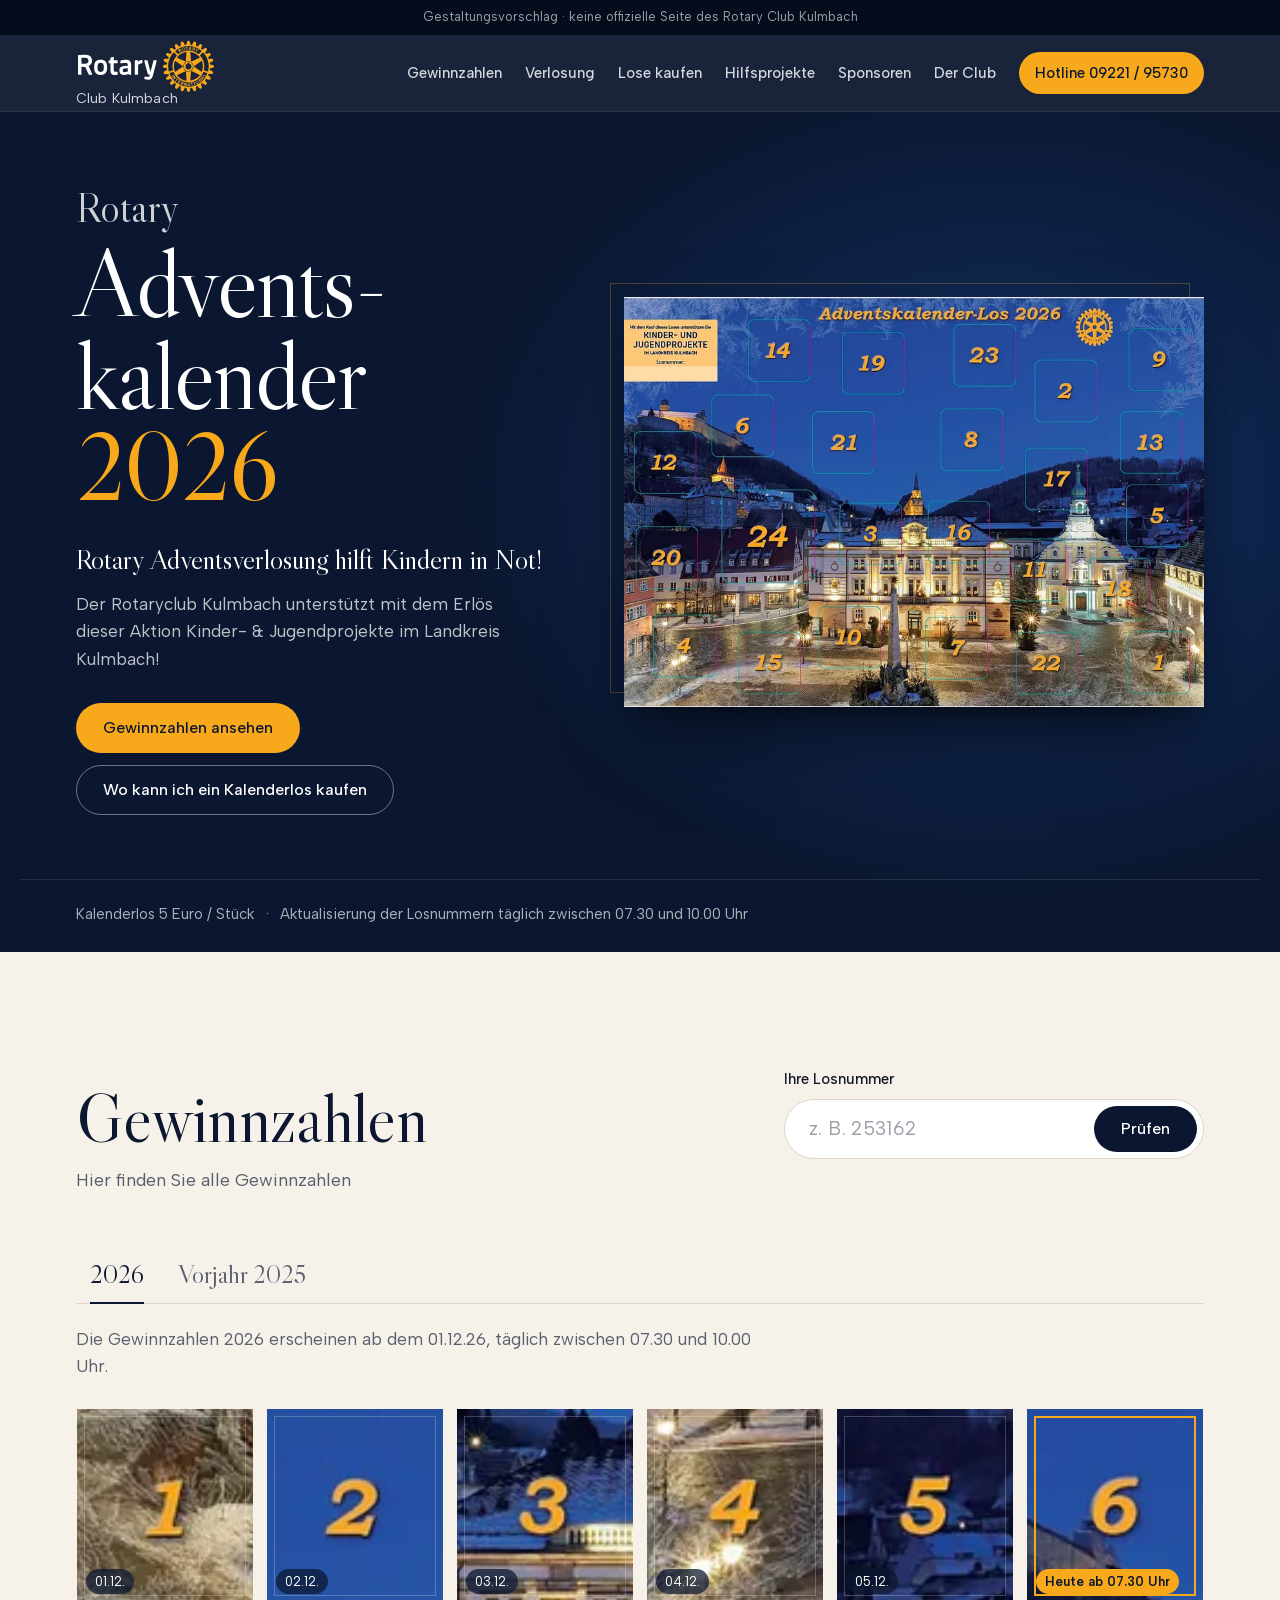
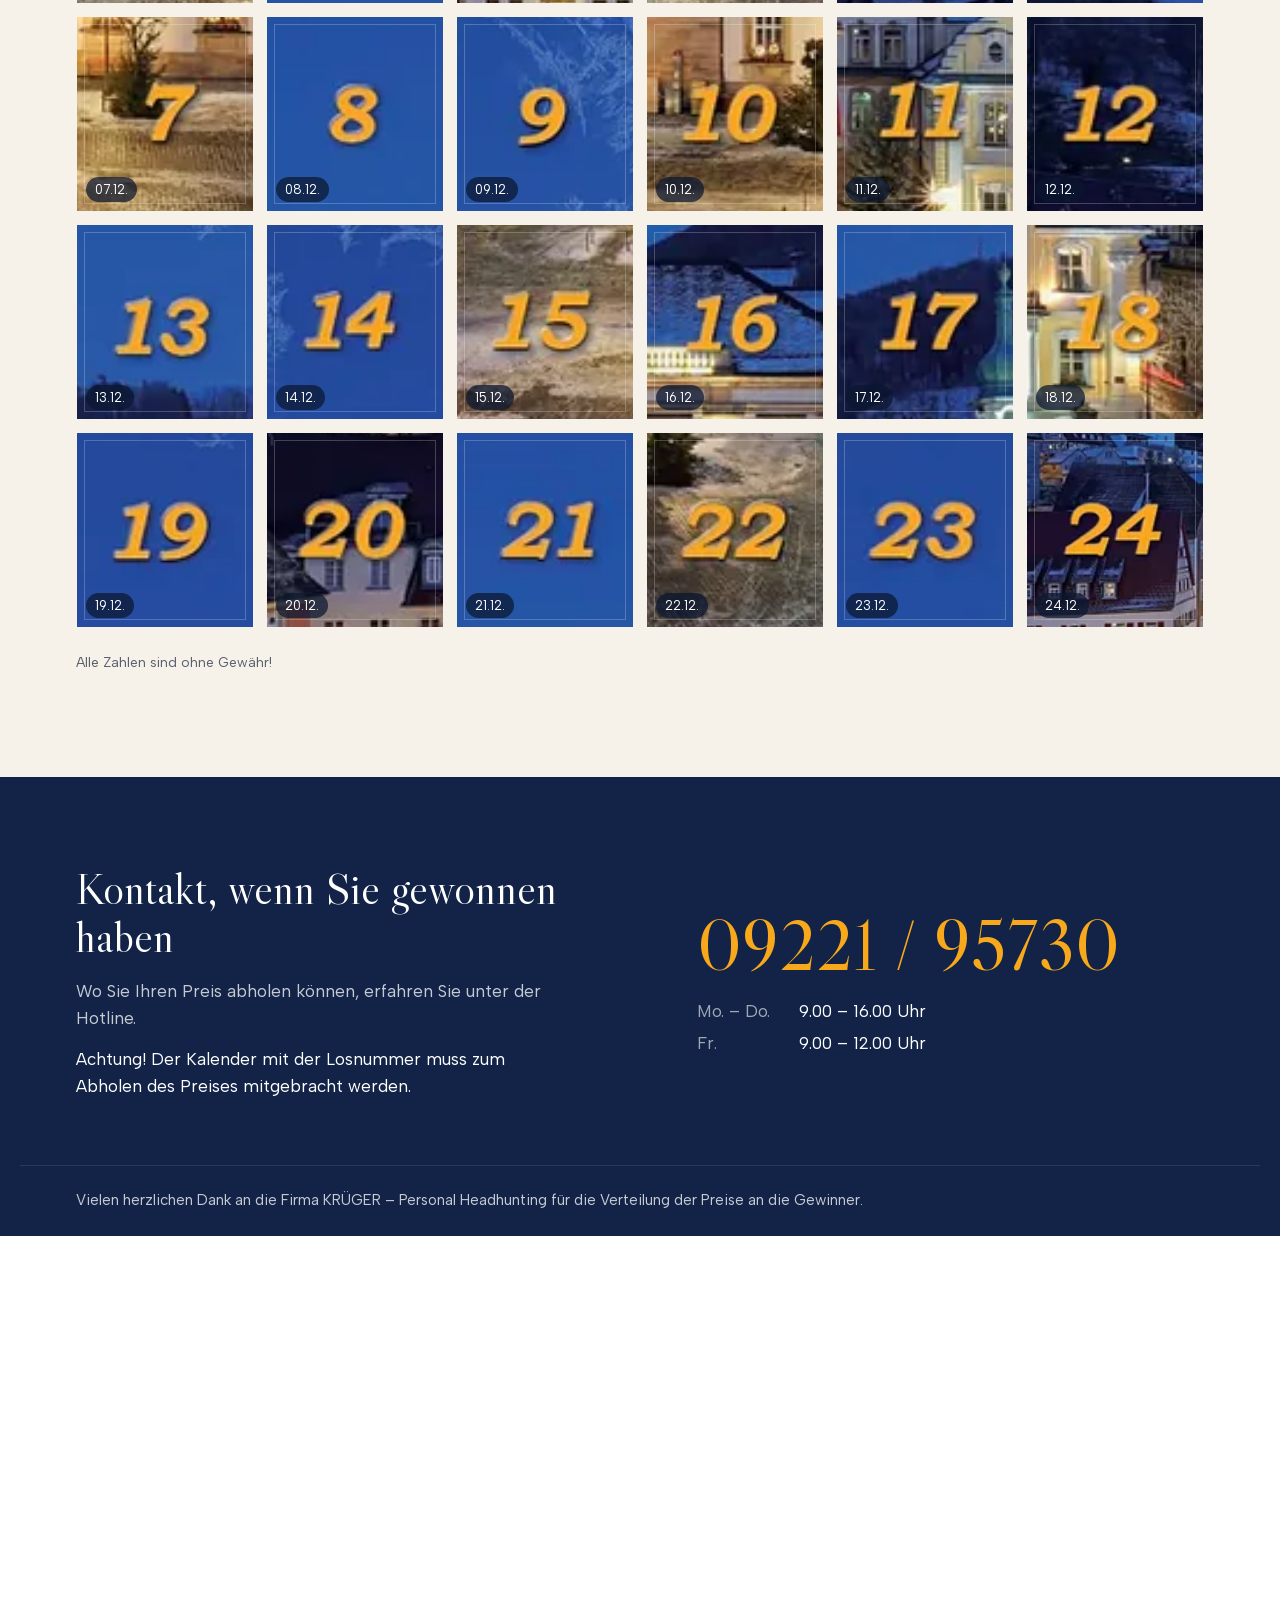
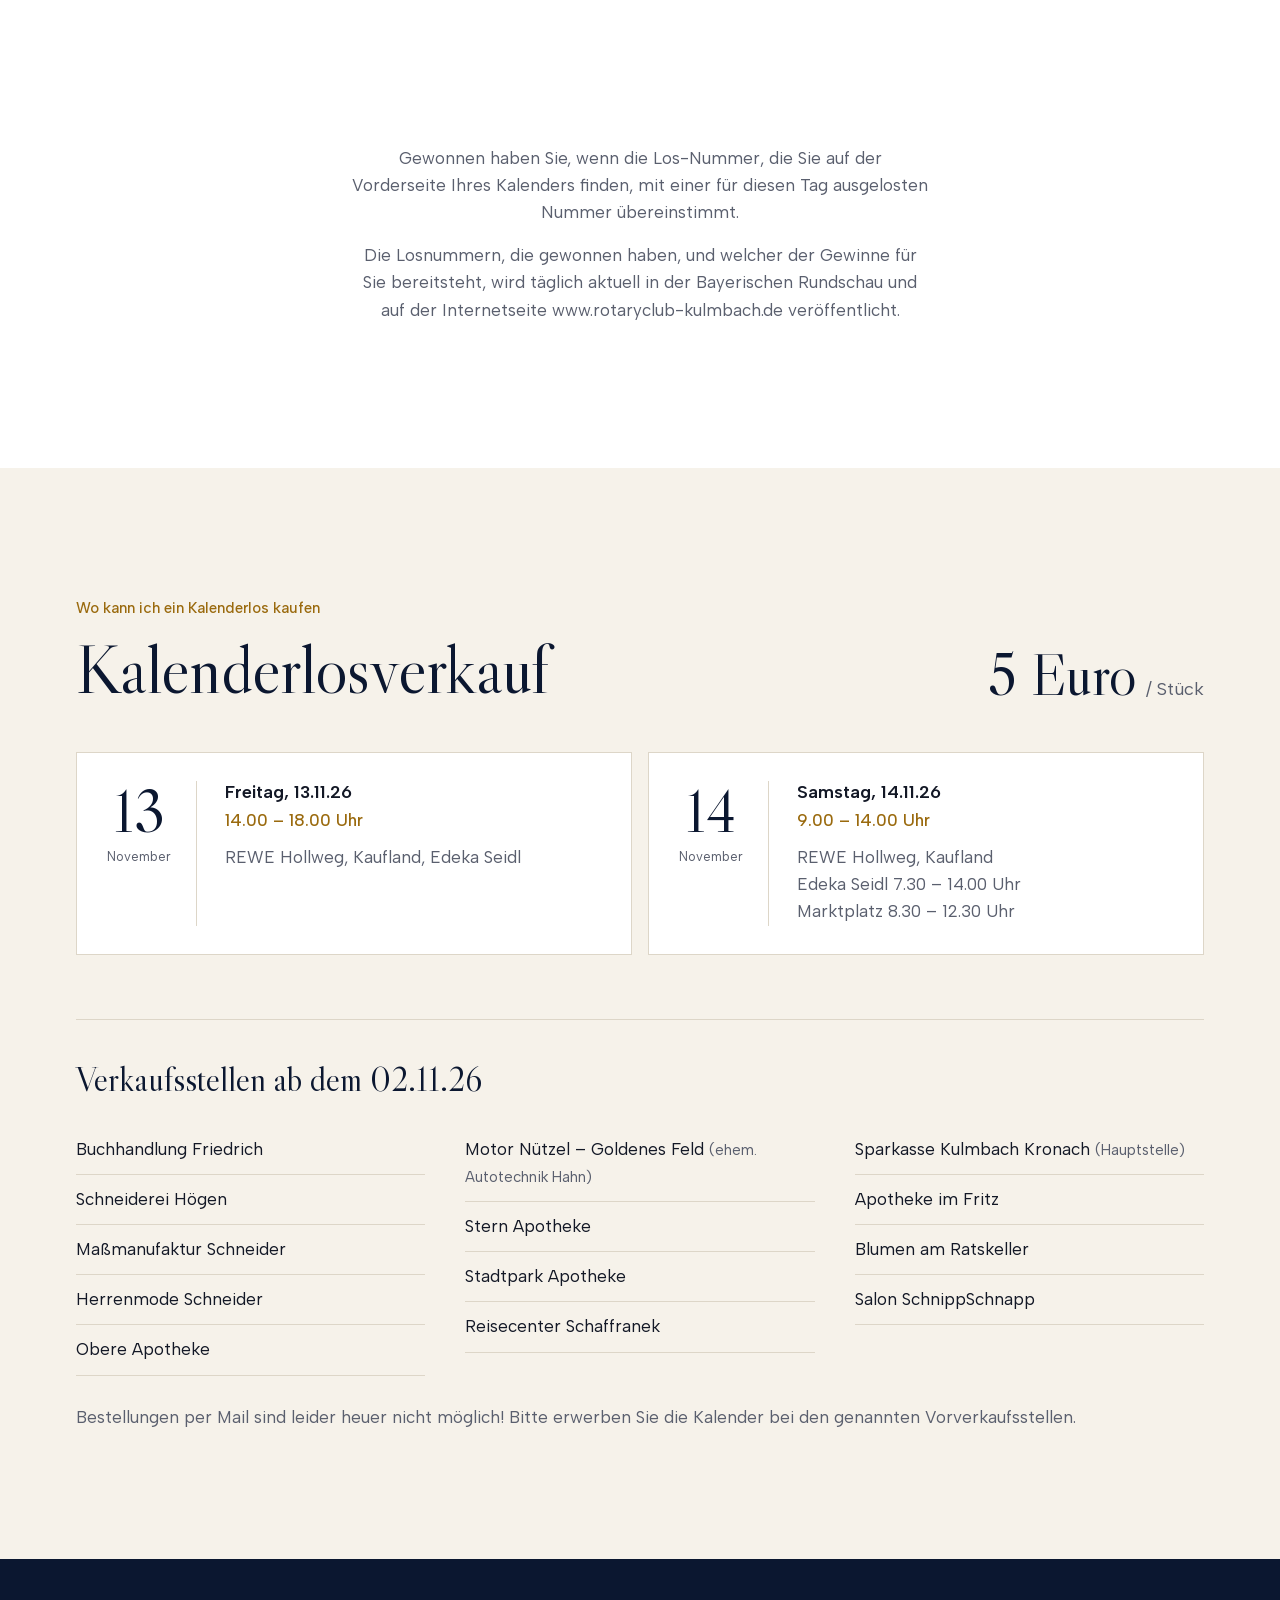
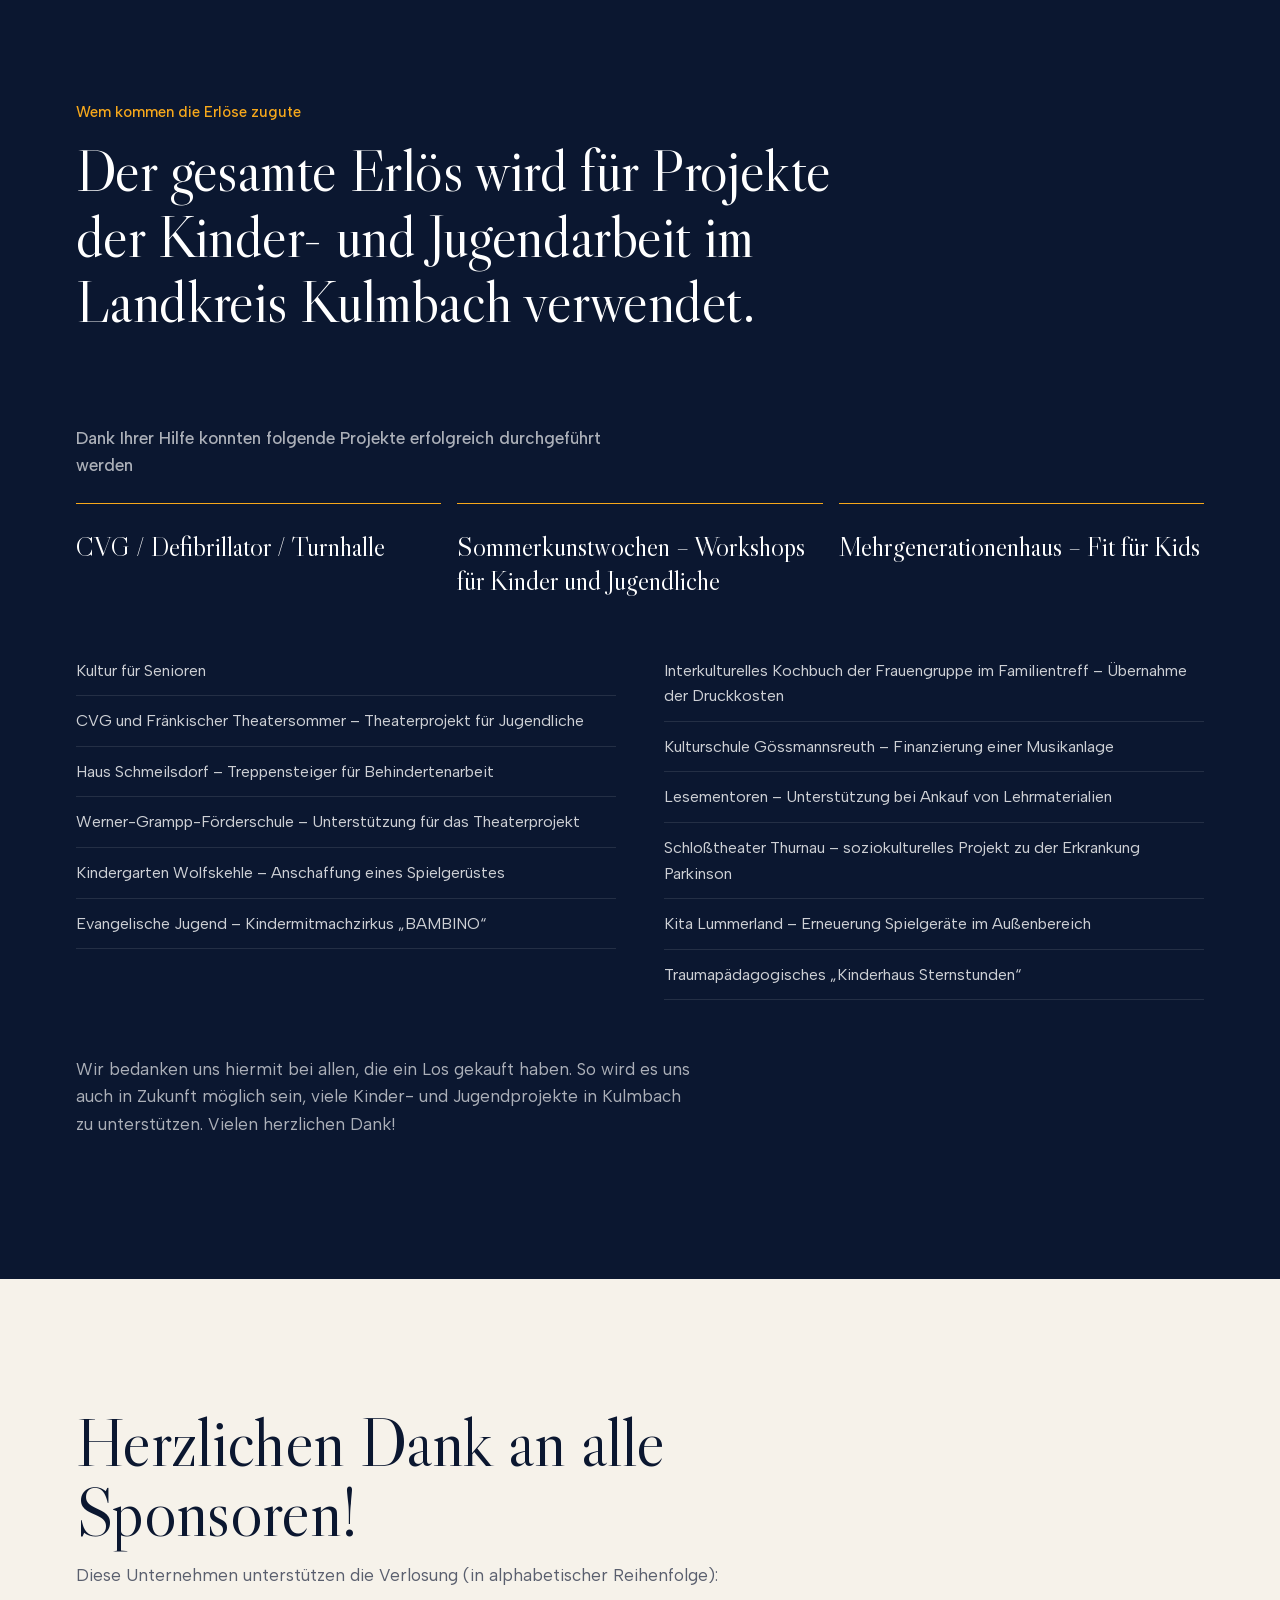
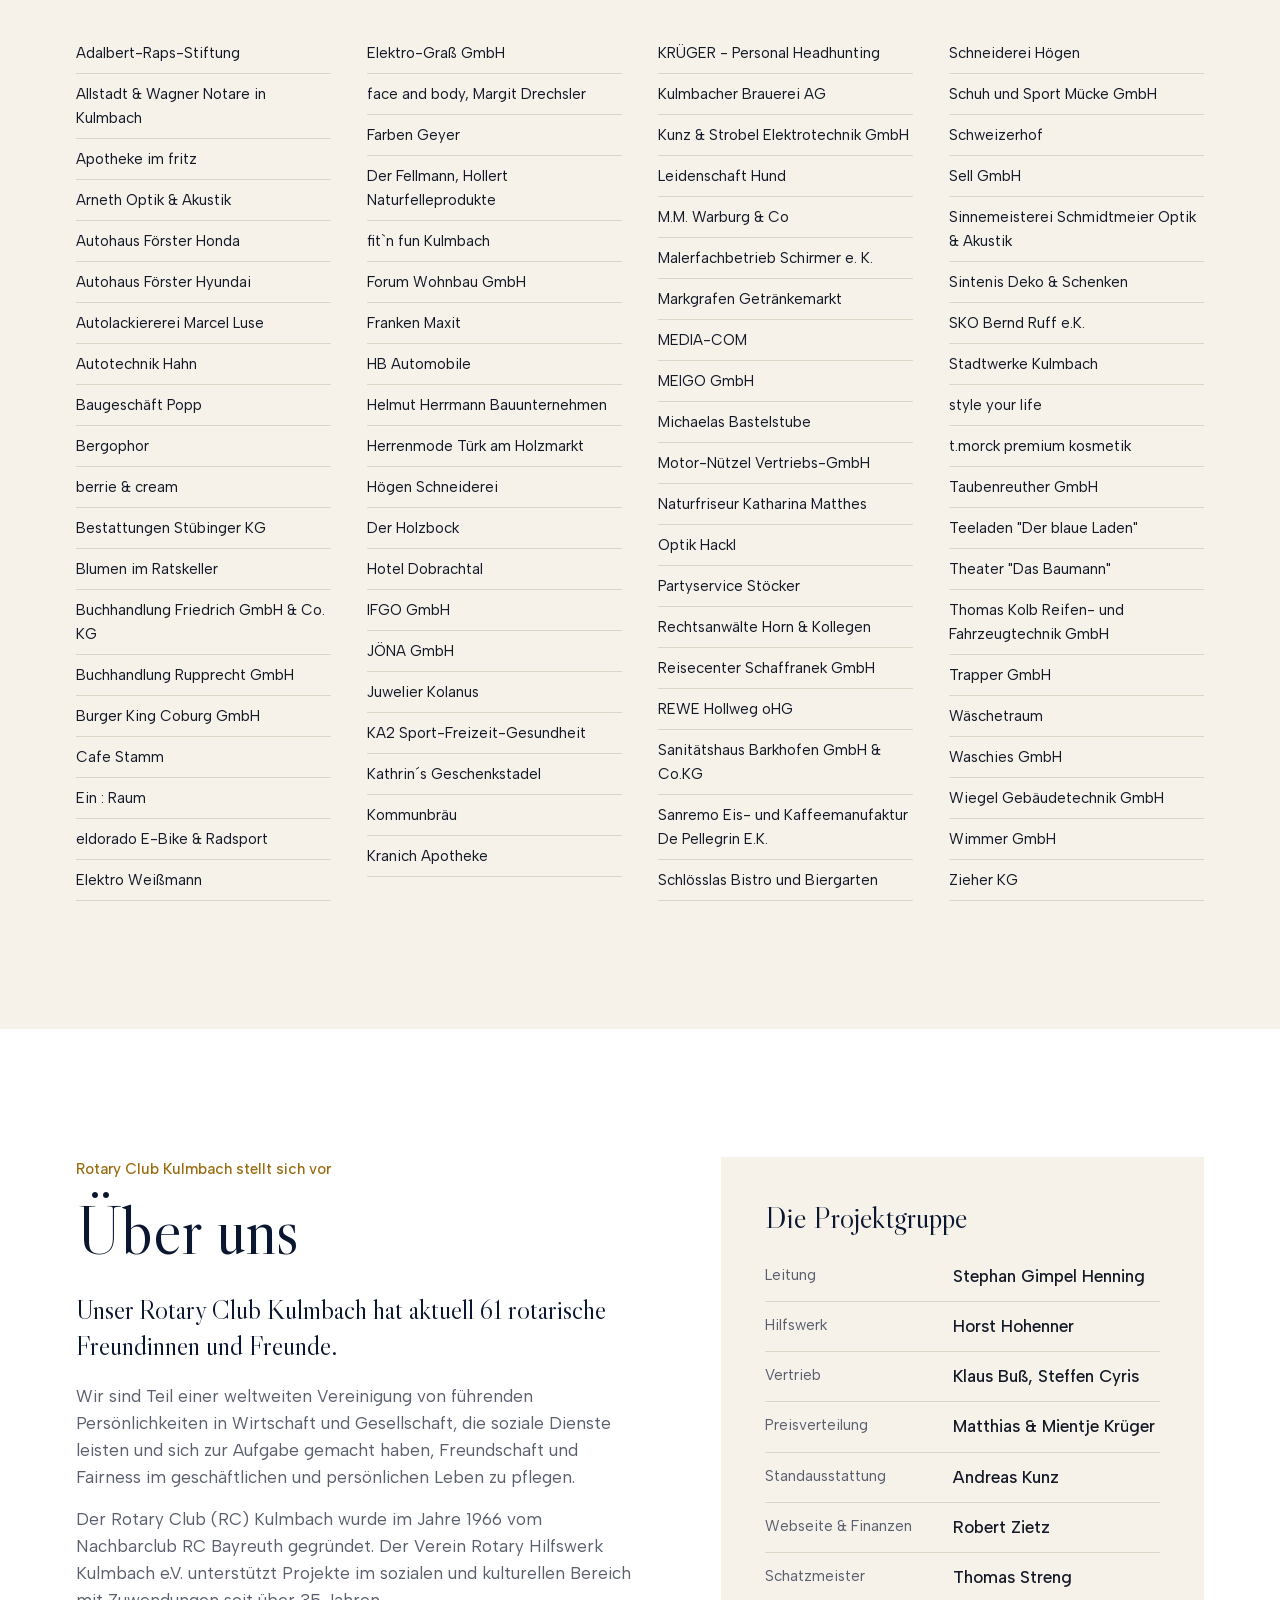
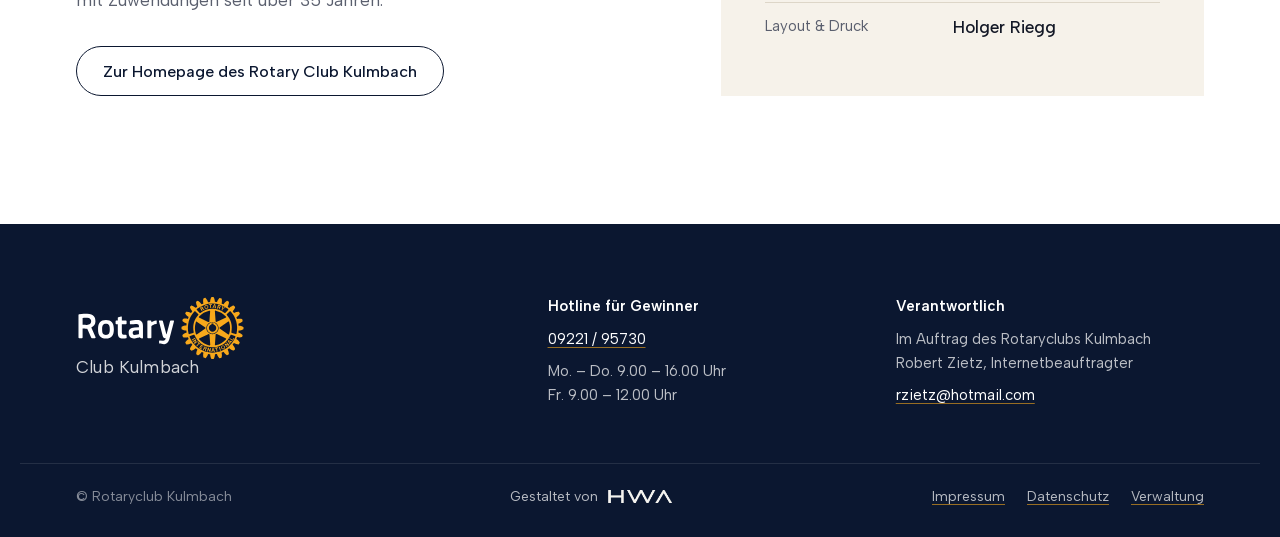
==== commit ed80e4a0: "Geschlossene Türchen mit Kalendermotiv, Besucherzählung ohne Cookies in der Verwaltung Co-Authored-B" ====
--- a/index.html
+++ b/index.html
@@ -13,7 +13,7 @@
 <link rel="manifest" href="manifest.json">
 <link rel="preload" href="fonts/libre-caslon-display.woff2" as="font" type="font/woff2" crossorigin>
 <link rel="preload" href="fonts/albert-sans.woff2" as="font" type="font/woff2" crossorigin>
-<link rel="stylesheet" href="style.css?v=2026102901">
+<link rel="stylesheet" href="style.css?v=2026102903">
 <script>document.documentElement.classList.add('js')</script>
 </head>
 <body>
@@ -350,8 +350,8 @@
   </div>
 </footer>
 
-<script src="app-kopf.js?v=2026102901"></script>
-<script src="gewinnzahlen.js?v=2026102901"></script>
-<script src="app.js?v=2026102901"></script>
+<script src="app-kopf.js?v=2026102903"></script>
+<script src="gewinnzahlen.js?v=2026102903"></script>
+<script src="app.js?v=2026102903"></script>
 </body>
 </html>
--- a/style.css
+++ b/style.css
@@ -246,6 +246,24 @@
   content: ""; position: absolute; inset: 8px; border: 1px solid var(--linie-hell);
 }
 .tuer.ist-offen .tuer__fluegel { transform: rotateY(-104deg); opacity: 0; }
+
+/* Geschlossenes Türchen: Ausschnitt vom Kalendermotiv */
+.tuer--deckel { border-color: transparent; overflow: hidden; }
+.tuer__deckel {
+  position: absolute; inset: -1px;
+  background-color: var(--nacht); background-repeat: no-repeat;
+}
+.tuer__deckel::after {
+  content: ""; position: absolute; inset: 8px; border: 1px solid rgba(255,255,255,.22); pointer-events: none;
+}
+.tuer__schild {
+  position: absolute; left: 10px; bottom: 10px;
+  font-size: 13px; line-height: 1; color: #fff;
+  background: rgba(11, 23, 48, .72); padding: 6px 9px; border-radius: 999px;
+  font-variant-numeric: tabular-nums;
+}
+.tuer--heute .tuer__deckel::after { border-color: var(--gold); border-width: 2px; }
+.tuer--heute .tuer__schild { background: var(--gold); color: var(--nacht); font-weight: 600; }
 
 .gewinn__hinweis { margin-top: 24px; font-size: 14px; color: var(--grau); }
 
@@ -483,6 +501,7 @@
   .tuer__tag { font-size: 34px; }
   .tuer__lose { gap: 2px 6px; font-size: 14px; }
   .tuer--zu { min-height: 118px; }
+  .tuer--deckel { min-height: 150px; }
   .lose__kopf { grid-template-columns: 1fr; }
   .lose__preis { margin-top: 16px; }
   .tag { grid-template-columns: 1fr; gap: 16px; padding: 22px; }
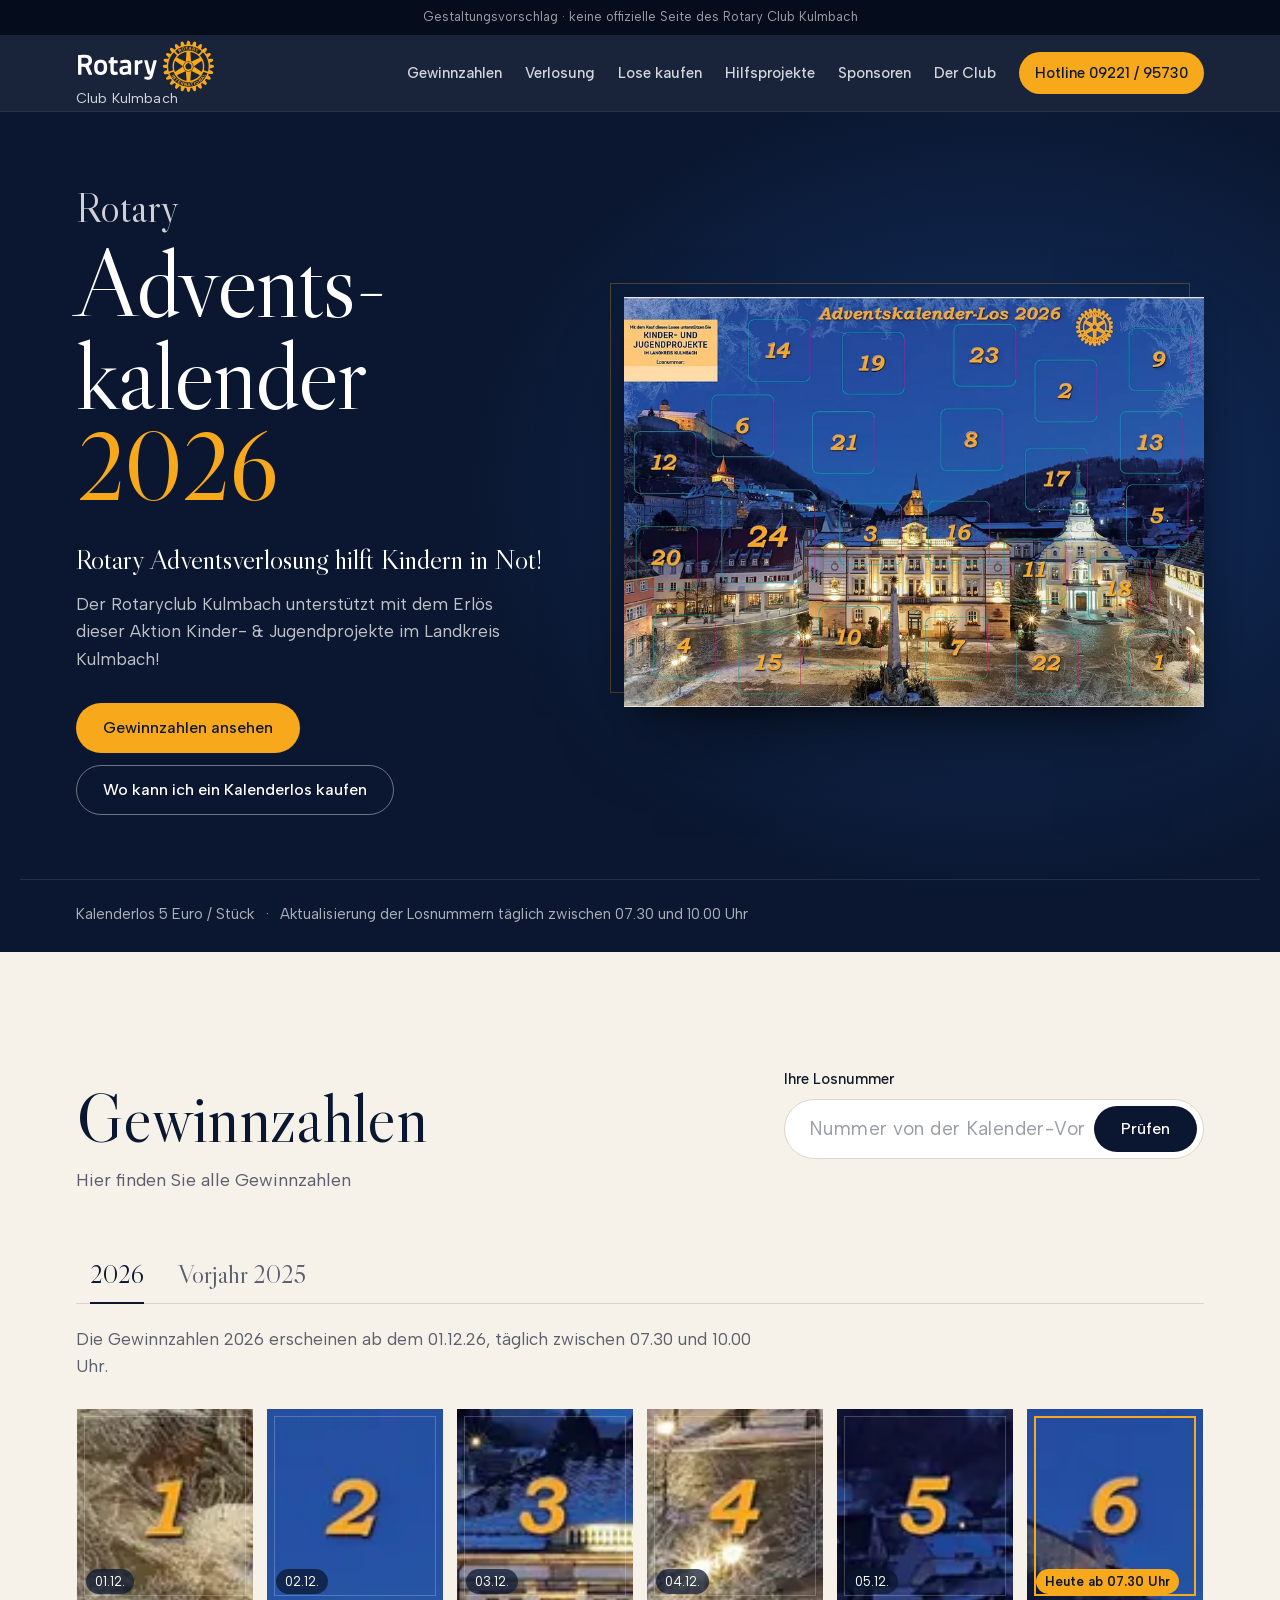
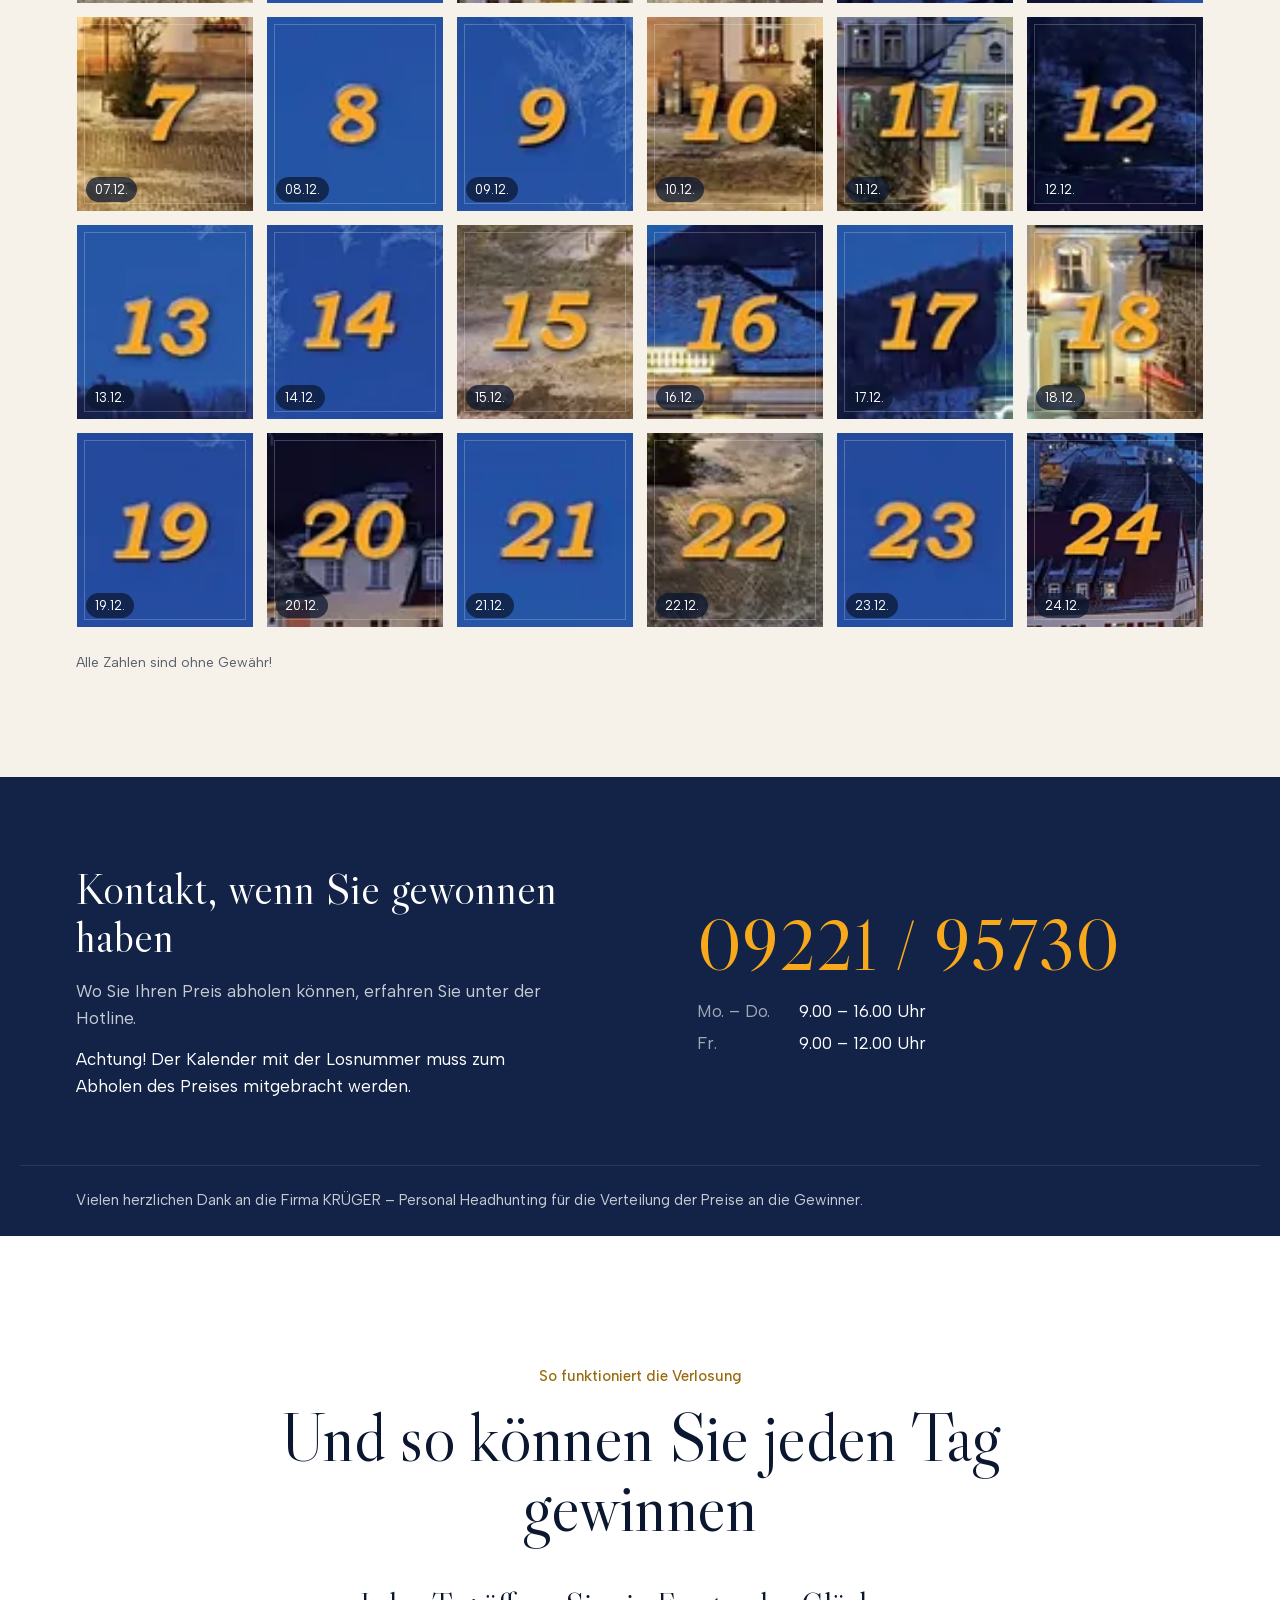
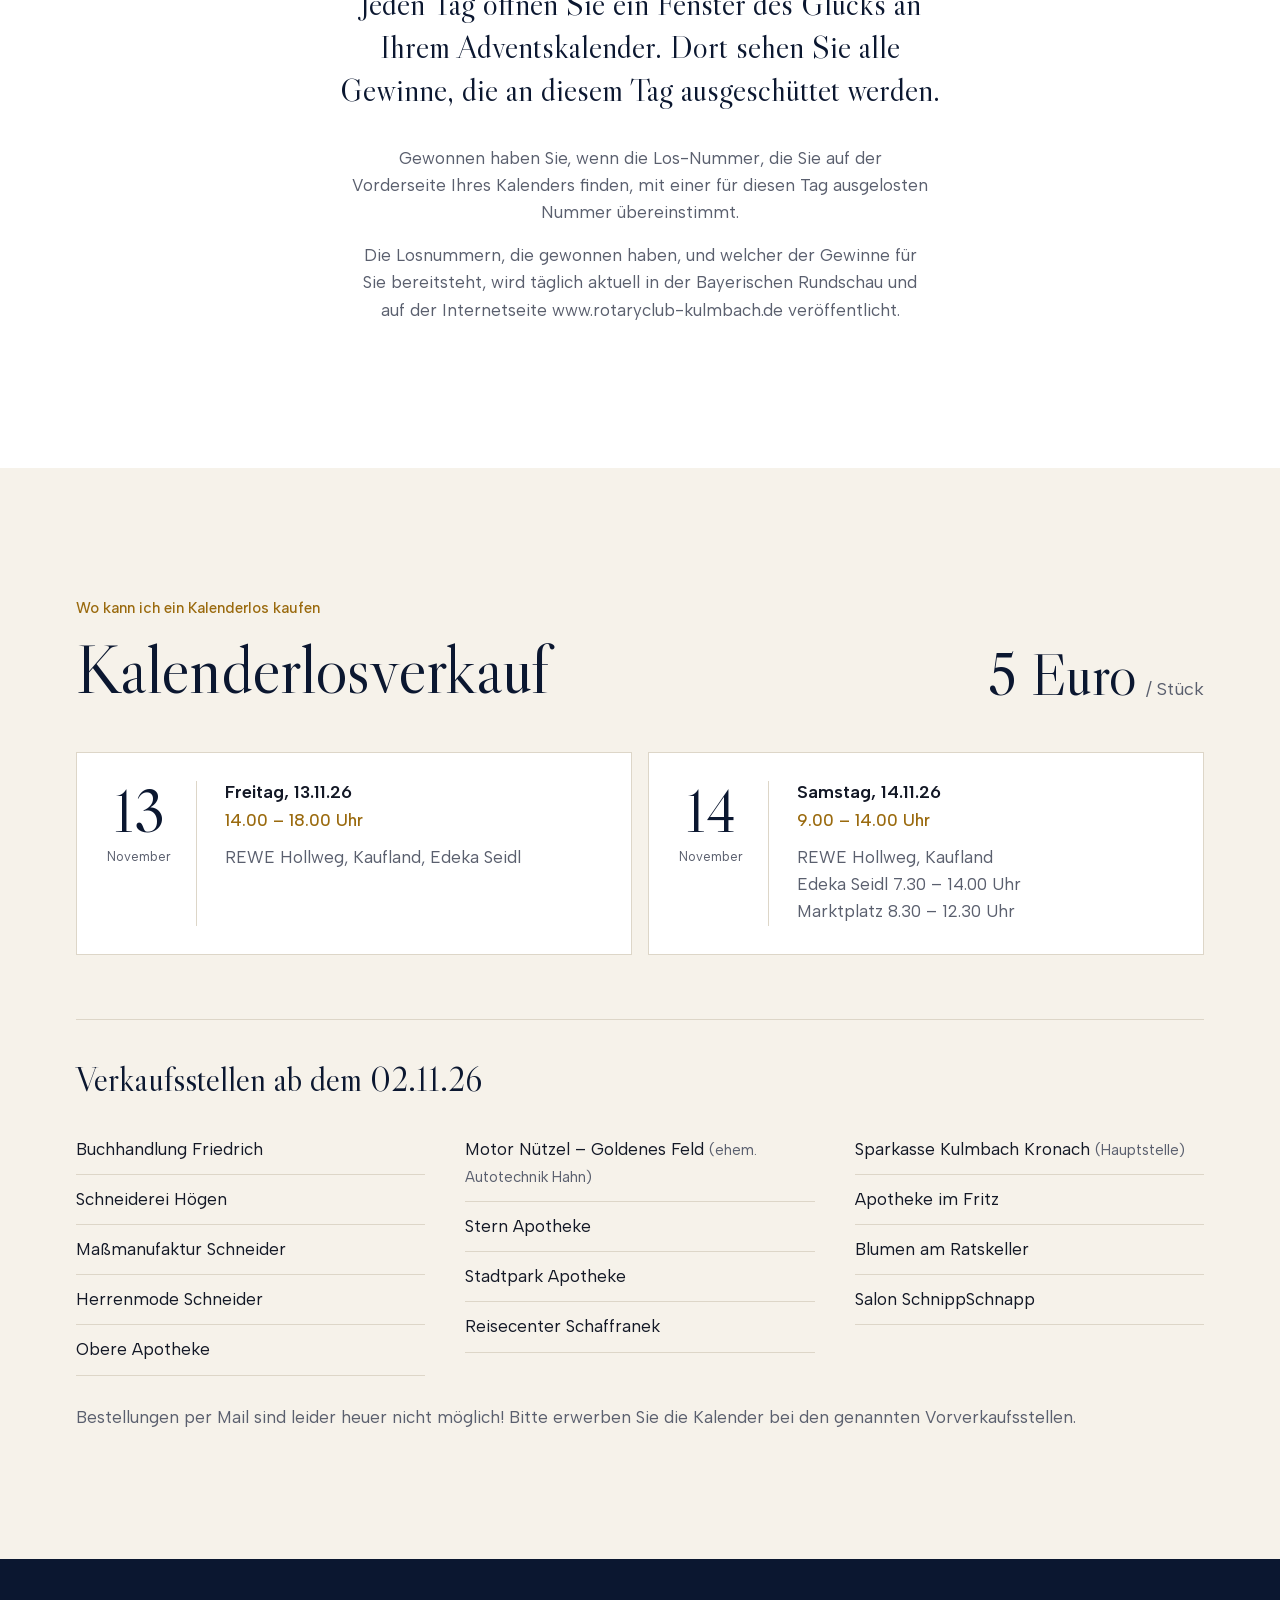
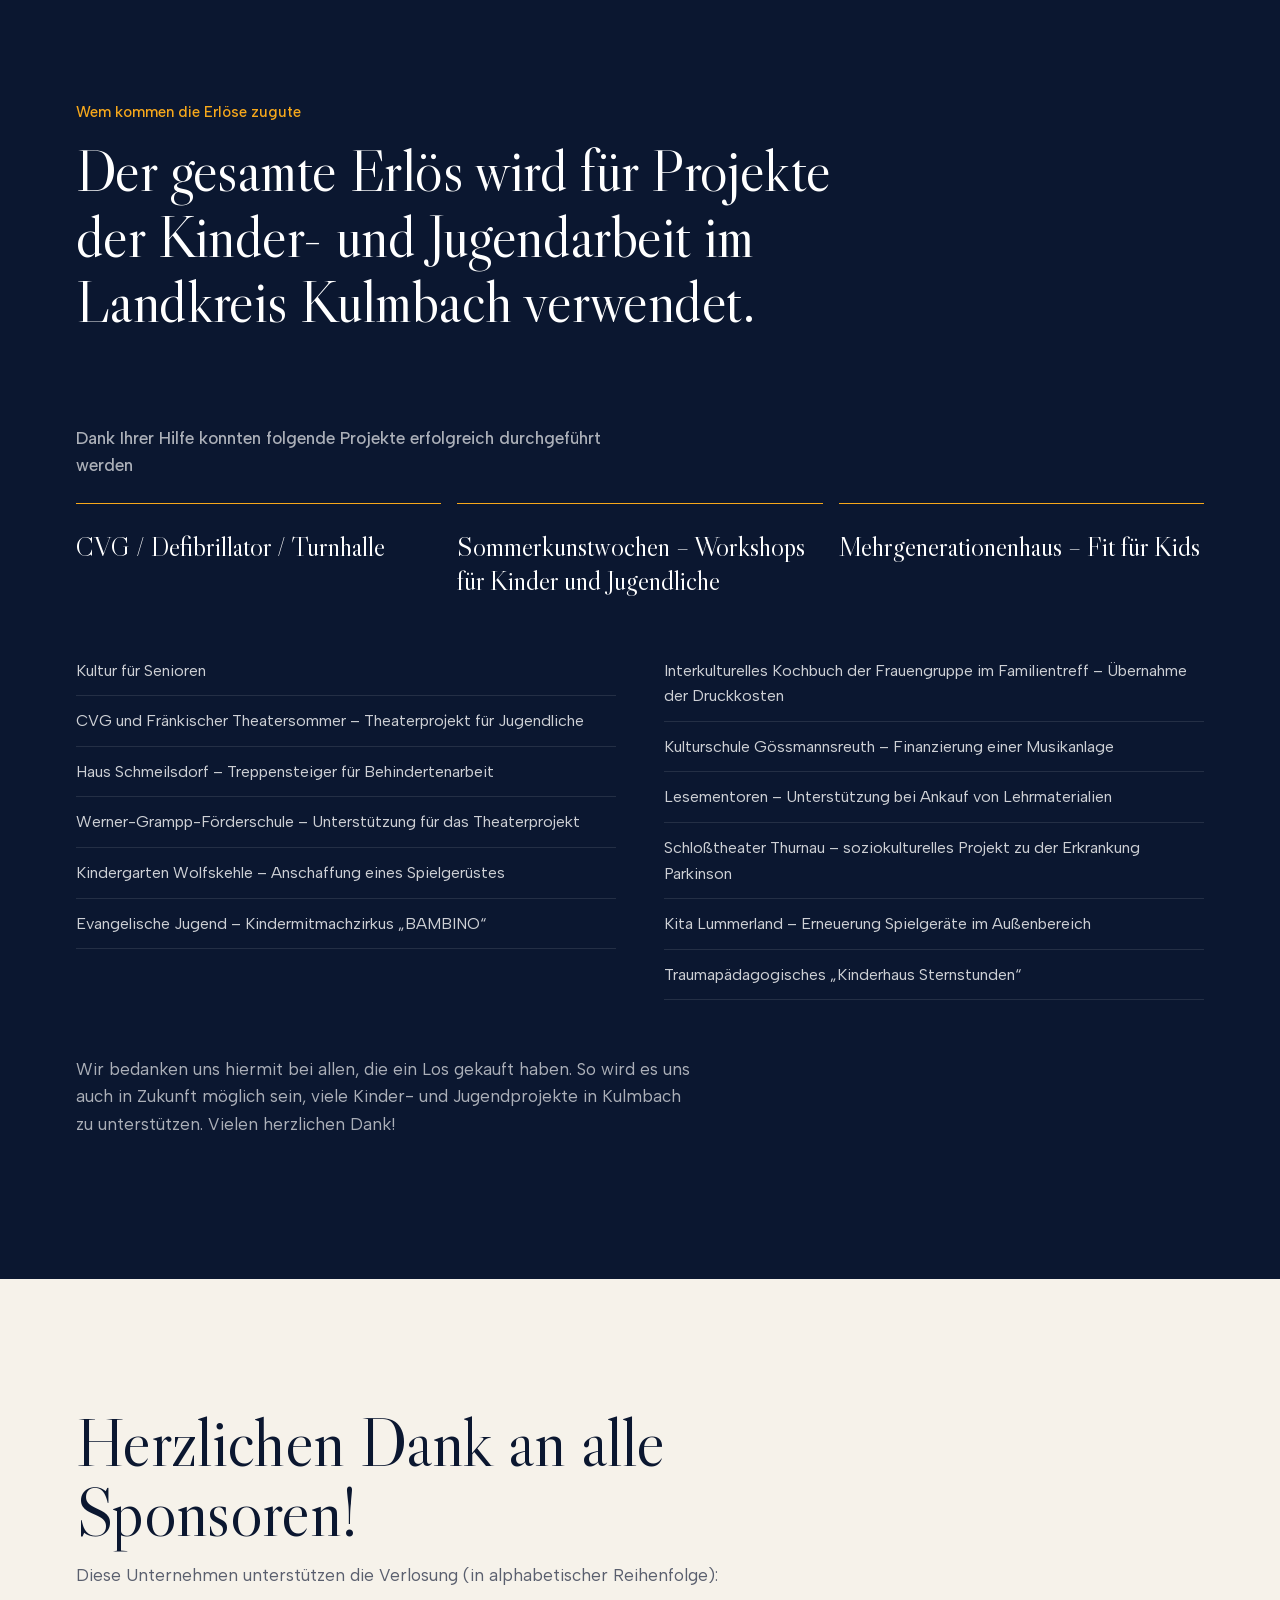
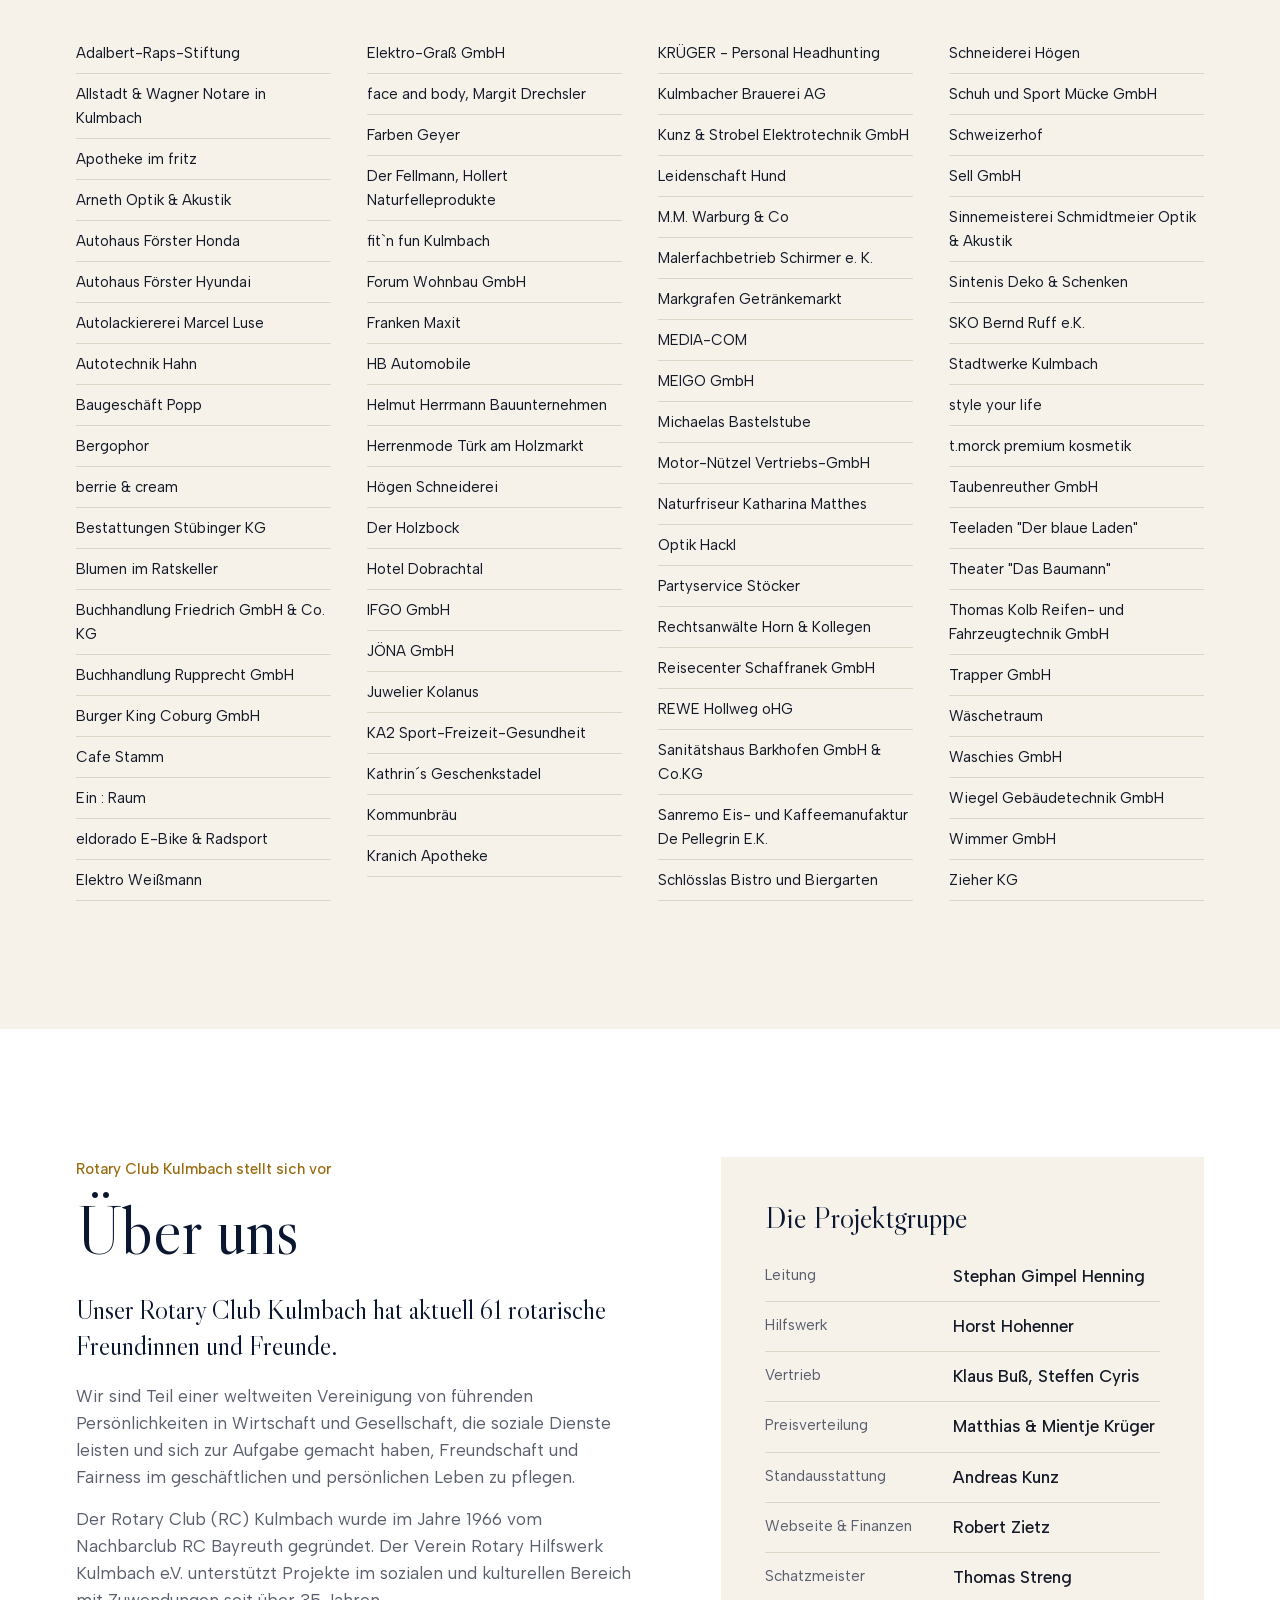
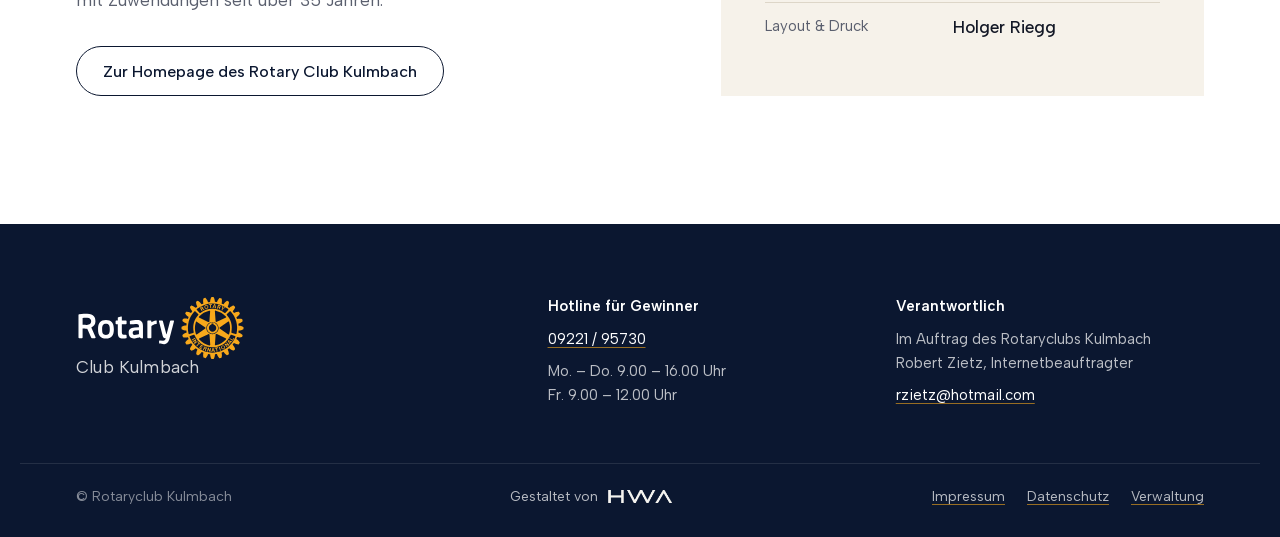
==== commit 3f42a343: "Rechtstexte berichtigt, Teilen-Vorschau, 404, robots/sitemap, Prüfrunde (HTML, Barrierefreiheit, Cac" ====
--- a/index.html
+++ b/index.html
@@ -7,13 +7,23 @@
 <meta name="description" content="Rotary Adventsverlosung hilft Kindern in Not! Der Rotaryclub Kulmbach unterstützt mit dem Erlös dieser Aktion Kinder- &amp; Jugendprojekte im Landkreis Kulmbach.">
 <meta name="robots" content="noindex">
 <meta name="theme-color" content="#0B1730">
+<link rel="canonical" href="https://www.rotaryclub-kulmbach.de/">
+<meta property="og:type" content="website">
+<meta property="og:locale" content="de_DE">
+<meta property="og:title" content="Rotary Adventskalender 2026 · Rotary Club Kulmbach">
+<meta property="og:description" content="Rotary Adventsverlosung hilft Kindern in Not! Alle Gewinnzahlen, Verkaufsstellen und die Hotline für Gewinner.">
+<meta property="og:url" content="https://www.rotaryclub-kulmbach.de/">
+<meta property="og:image" content="https://www.rotaryclub-kulmbach.de/bilder/teilen.jpg">
+<meta property="og:image:width" content="1200">
+<meta property="og:image:height" content="630">
+<meta name="twitter:card" content="summary_large_image">
 <link rel="icon" href="favicon.ico" sizes="any">
 <link rel="icon" href="icons/favicon.svg" type="image/svg+xml">
 <link rel="apple-touch-icon" href="icons/apple-touch-icon.png">
 <link rel="manifest" href="manifest.json">
 <link rel="preload" href="fonts/libre-caslon-display.woff2" as="font" type="font/woff2" crossorigin>
 <link rel="preload" href="fonts/albert-sans.woff2" as="font" type="font/woff2" crossorigin>
-<link rel="stylesheet" href="style.css?v=2026102903">
+<link rel="stylesheet" href="style.css?v=2026102904">
 <script>document.documentElement.classList.add('js')</script>
 </head>
 <body>
@@ -36,7 +46,7 @@
       <a href="#erloese">Hilfsprojekte</a>
       <a href="#sponsoren">Sponsoren</a>
       <a href="#club">Der Club</a>
-      <a class="navigation__hotline" href="tel:+49922195730">Hotline 09221 / 95730</a>
+      <a class="navigation__hotline" href="tel:+49922195730">Hotline&nbsp;09221&nbsp;/&nbsp;95730</a>
     </nav>
   </div>
 </header>
@@ -59,7 +69,7 @@
         </div>
       </div>
       <figure class="buehne__kalender">
-        <img src="bilder/kalender-2026.webp" srcset="bilder/kalender-2026-900.webp 900w, bilder/kalender-2026.webp 1800w" sizes="(min-width: 1000px) 640px, 92vw" width="1800" height="1272" alt="Der Rotary Adventskalender 2026: die Kulmbacher Altstadt bei Nacht mit der Plassenburg, darauf die goldenen Türchen 1 bis 24" fetchpriority="high">
+        <img src="bilder/kalender-2026.webp" srcset="bilder/kalender-2026-900.webp 900w, bilder/kalender-2026-1200.webp 1200w, bilder/kalender-2026.webp 1800w" sizes="(min-width: 1000px) 640px, 92vw" width="1800" height="1272" alt="Der Rotary Adventskalender 2026: die Kulmbacher Altstadt bei Nacht mit der Plassenburg, darauf die goldenen Türchen 1 bis 24" fetchpriority="high">
       </figure>
     </div>
     <p class="buehne__fuss">Kalenderlos 5 Euro / Stück <span aria-hidden="true">·</span> Aktualisierung der Losnummern täglich zwischen 07.30 und 10.00 Uhr</p>
@@ -75,20 +85,20 @@
         <form class="suche" id="suche" role="search" novalidate>
           <label class="suche__label" for="losnummer">Ihre Losnummer</label>
           <div class="suche__feld">
-            <input id="losnummer" name="losnummer" inputmode="numeric" autocomplete="off" pattern="[0-9]*" maxlength="8" placeholder="z. B. 253162">
+            <input id="losnummer" name="losnummer" type="text" inputmode="numeric" autocomplete="off" pattern="[0-9]*" maxlength="8" placeholder="Nummer von der Kalender-Vorderseite">
             <button class="knopf knopf--nacht" type="submit">Prüfen</button>
           </div>
           <p class="suche__ergebnis" id="suche-ergebnis" role="status" aria-live="polite"></p>
         </form>
       </div>
 
-      <div class="jahre" role="tablist" aria-label="Jahr wählen">
-        <button class="jahre__knopf" role="tab" type="button" data-jahr="2026" aria-selected="false">2026</button>
-        <button class="jahre__knopf" role="tab" type="button" data-jahr="2025" aria-selected="false">Vorjahr 2025</button>
+      <div class="jahre" role="group" aria-label="Jahr wählen">
+        <button class="jahre__knopf" type="button" data-jahr="2026" aria-pressed="false">2026</button>
+        <button class="jahre__knopf" type="button" data-jahr="2025" aria-pressed="false">Vorjahr 2025</button>
       </div>
       <p class="gewinn__status" id="gewinn-status"></p>
 
-      <ol class="tuerchen" id="tuerchen" aria-label="Gewinnzahlen nach Tag"></ol>
+      <ol class="tuerchen" id="tuerchen" aria-labelledby="gewinn-titel"></ol>
 
       <p class="gewinn__hinweis">Alle Zahlen sind ohne Gewähr!</p>
     </div>
@@ -102,7 +112,7 @@
         <p class="hotline__achtung">Achtung! Der Kalender mit der Losnummer muss zum Abholen des Preises mitgebracht werden.</p>
       </div>
       <div class="hotline__nummer">
-        <a href="tel:+49922195730">09221 / 95730</a>
+        <a href="tel:+49922195730">09221&nbsp;/&nbsp;95730</a>
         <dl class="zeiten">
           <div><dt>Mo. – Do.</dt><dd>9.00 – 16.00 Uhr</dd></div>
           <div><dt>Fr.</dt><dd>9.00 – 12.00 Uhr</dd></div>
@@ -331,7 +341,7 @@
     </div>
     <div class="fuss__spalte">
       <h2 class="fuss__titel">Hotline für Gewinner</h2>
-      <p><a href="tel:+49922195730">09221 / 95730</a></p>
+      <p><a href="tel:+49922195730">09221&nbsp;/&nbsp;95730</a></p>
       <p>Mo. – Do. 9.00 – 16.00 Uhr<br>Fr. 9.00 – 12.00 Uhr</p>
     </div>
     <div class="fuss__spalte">
@@ -350,8 +360,8 @@
   </div>
 </footer>
 
-<script src="app-kopf.js?v=2026102903"></script>
-<script src="gewinnzahlen.js?v=2026102903"></script>
-<script src="app.js?v=2026102903"></script>
+<script src="app-kopf.js?v=2026102904"></script>
+<script src="gewinnzahlen.js?v=2026102904"></script>
+<script src="app.js?v=2026102904"></script>
 </body>
 </html>
--- a/style.css
+++ b/style.css
@@ -201,8 +201,8 @@
   content: ""; position: absolute; left: 14px; right: 14px; bottom: -1px; height: 2px; background: var(--nacht);
   transform: scaleX(0); transition: transform .3s var(--kurve);
 }
-.jahre__knopf[aria-selected="true"] { color: var(--nacht); }
-.jahre__knopf[aria-selected="true"]::after { transform: scaleX(1); }
+.jahre__knopf[aria-pressed="true"] { color: var(--nacht); }
+.jahre__knopf[aria-pressed="true"]::after { transform: scaleX(1); }
 .gewinn__status { margin: 22px 0 28px; color: var(--grau); max-width: 70ch; }
 
 .tuerchen {
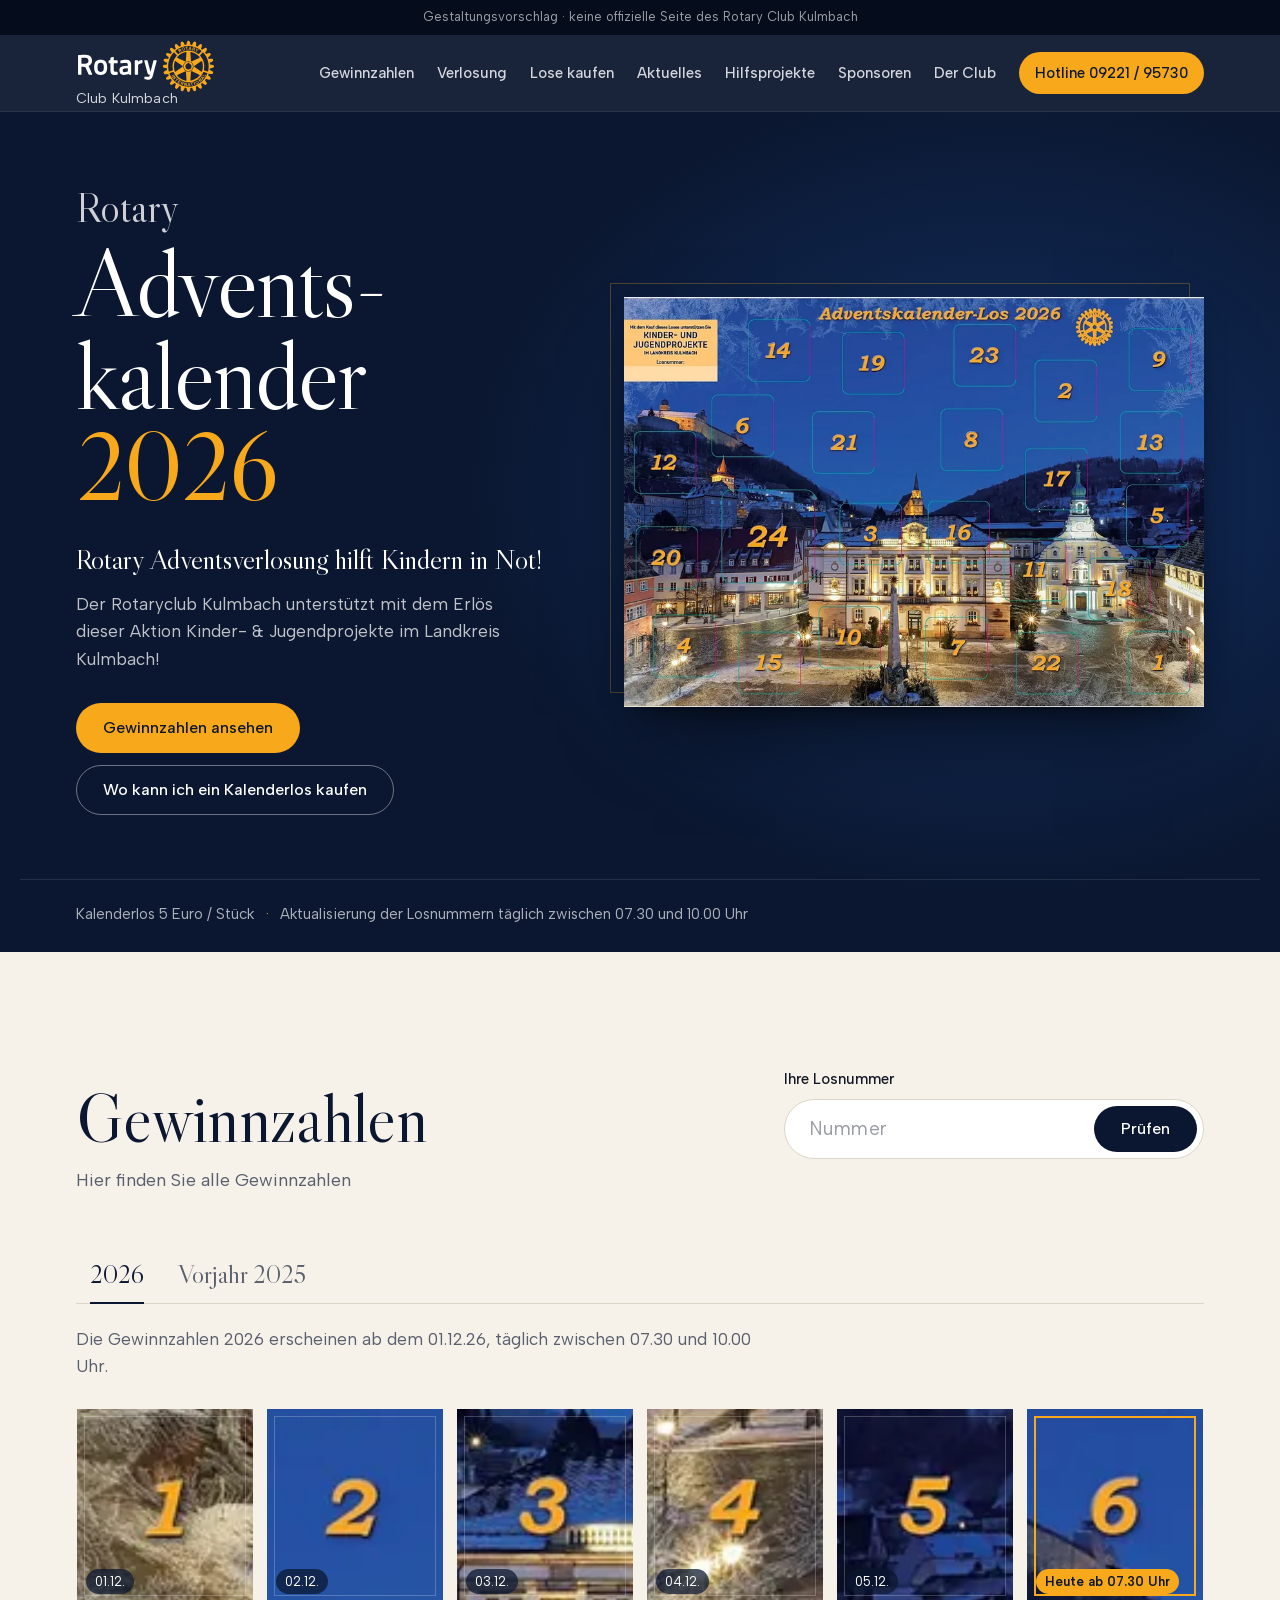
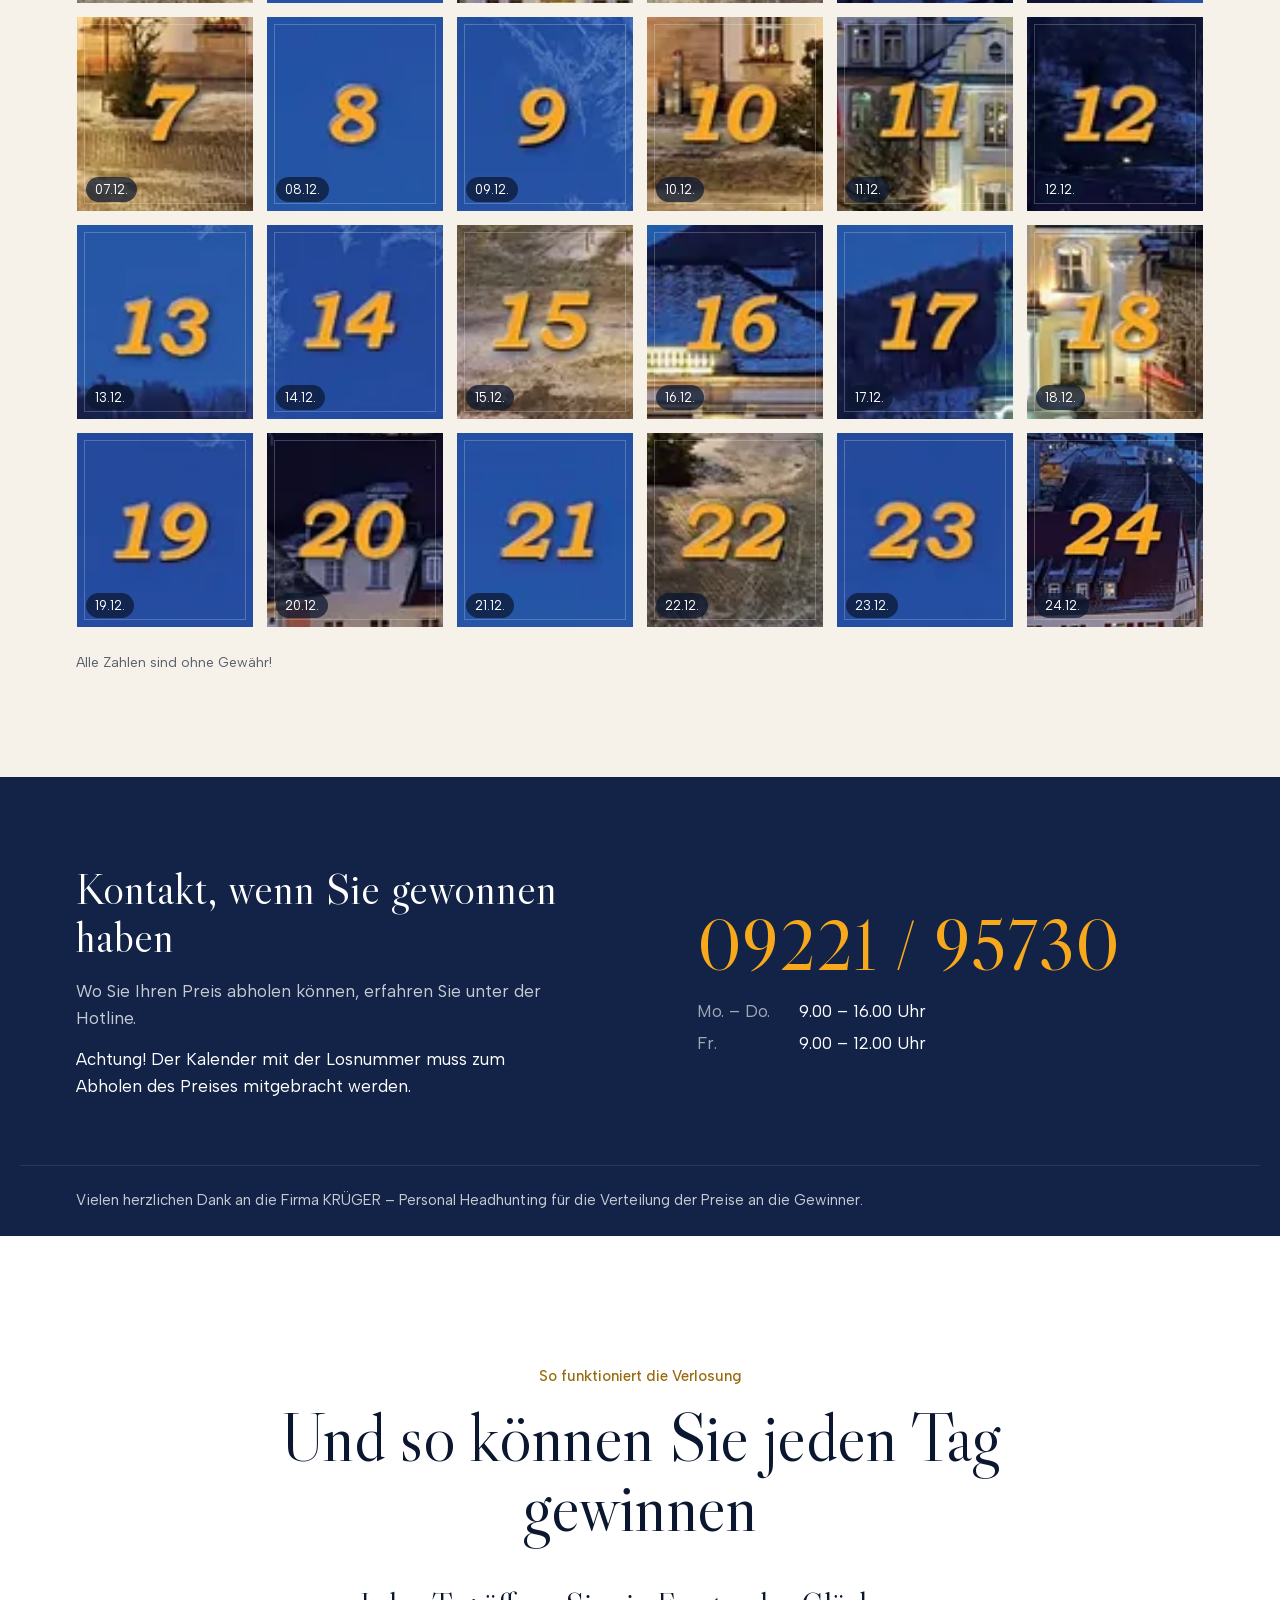
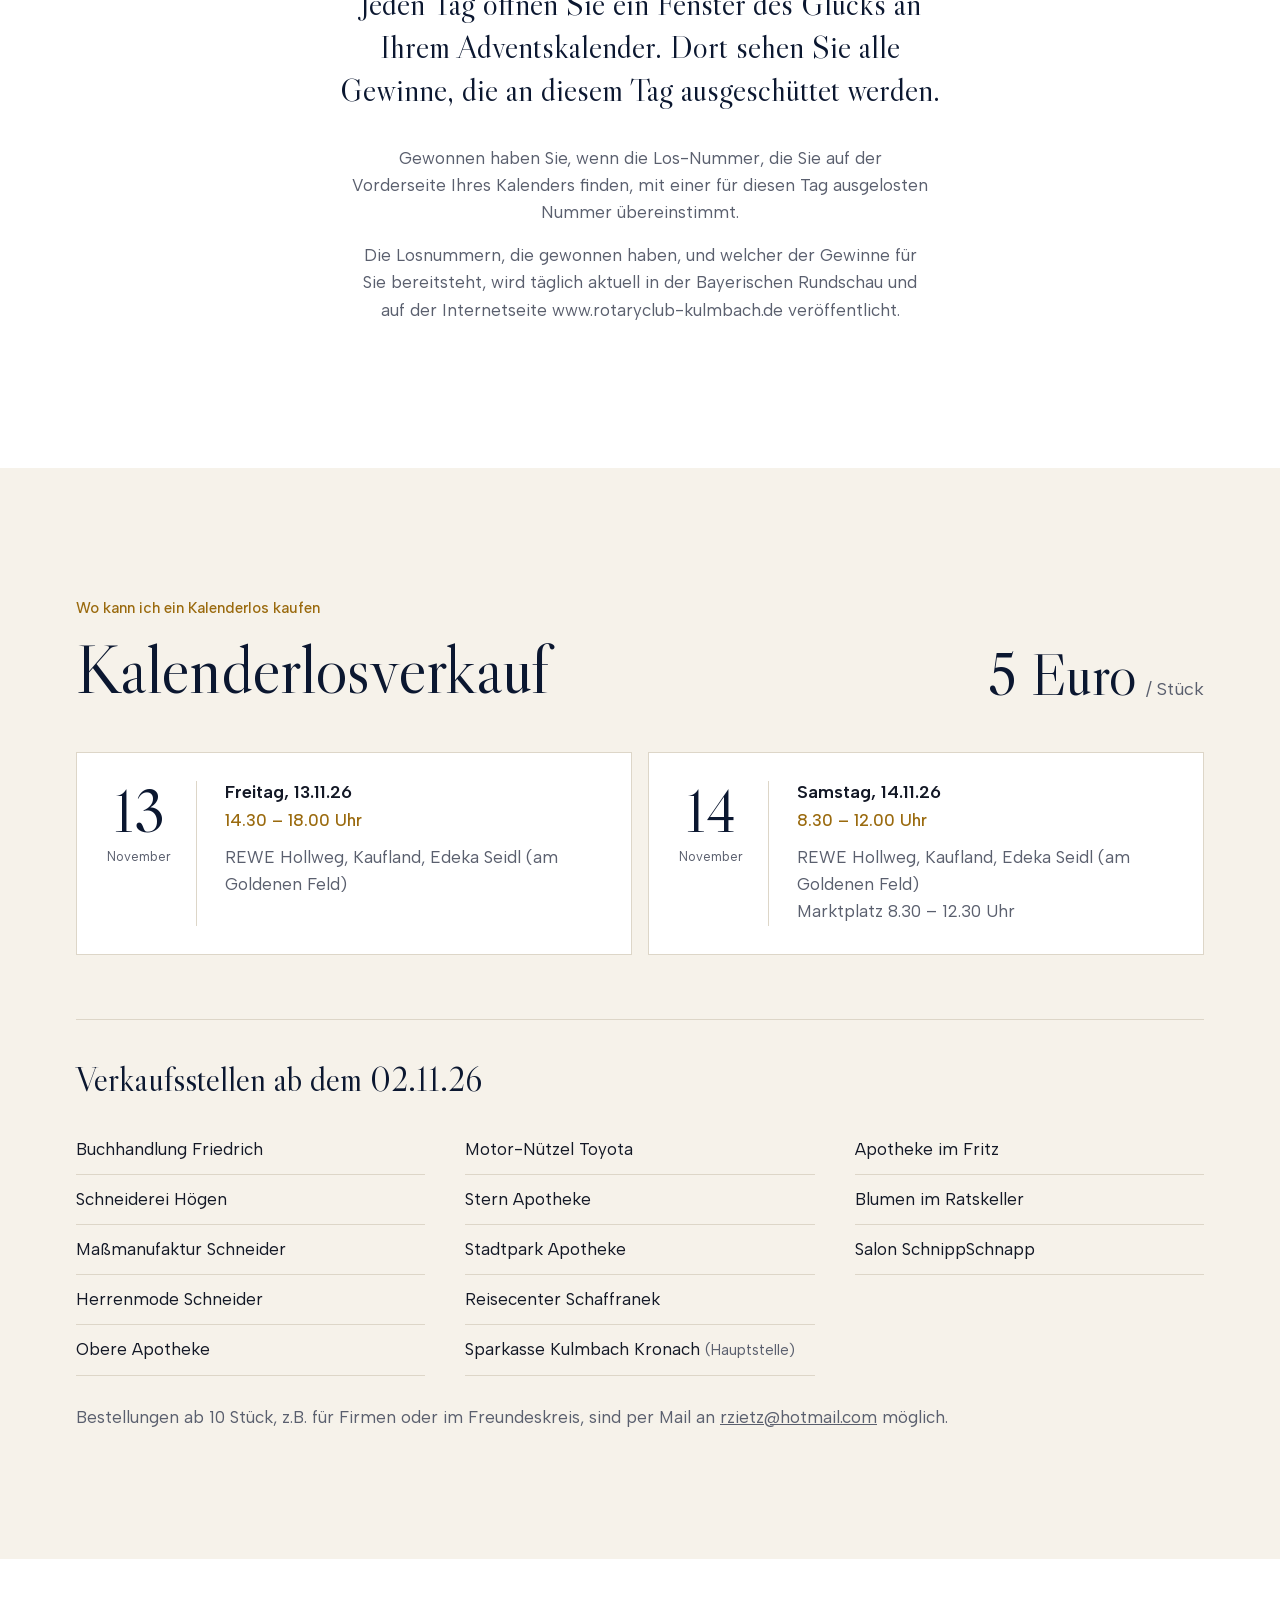
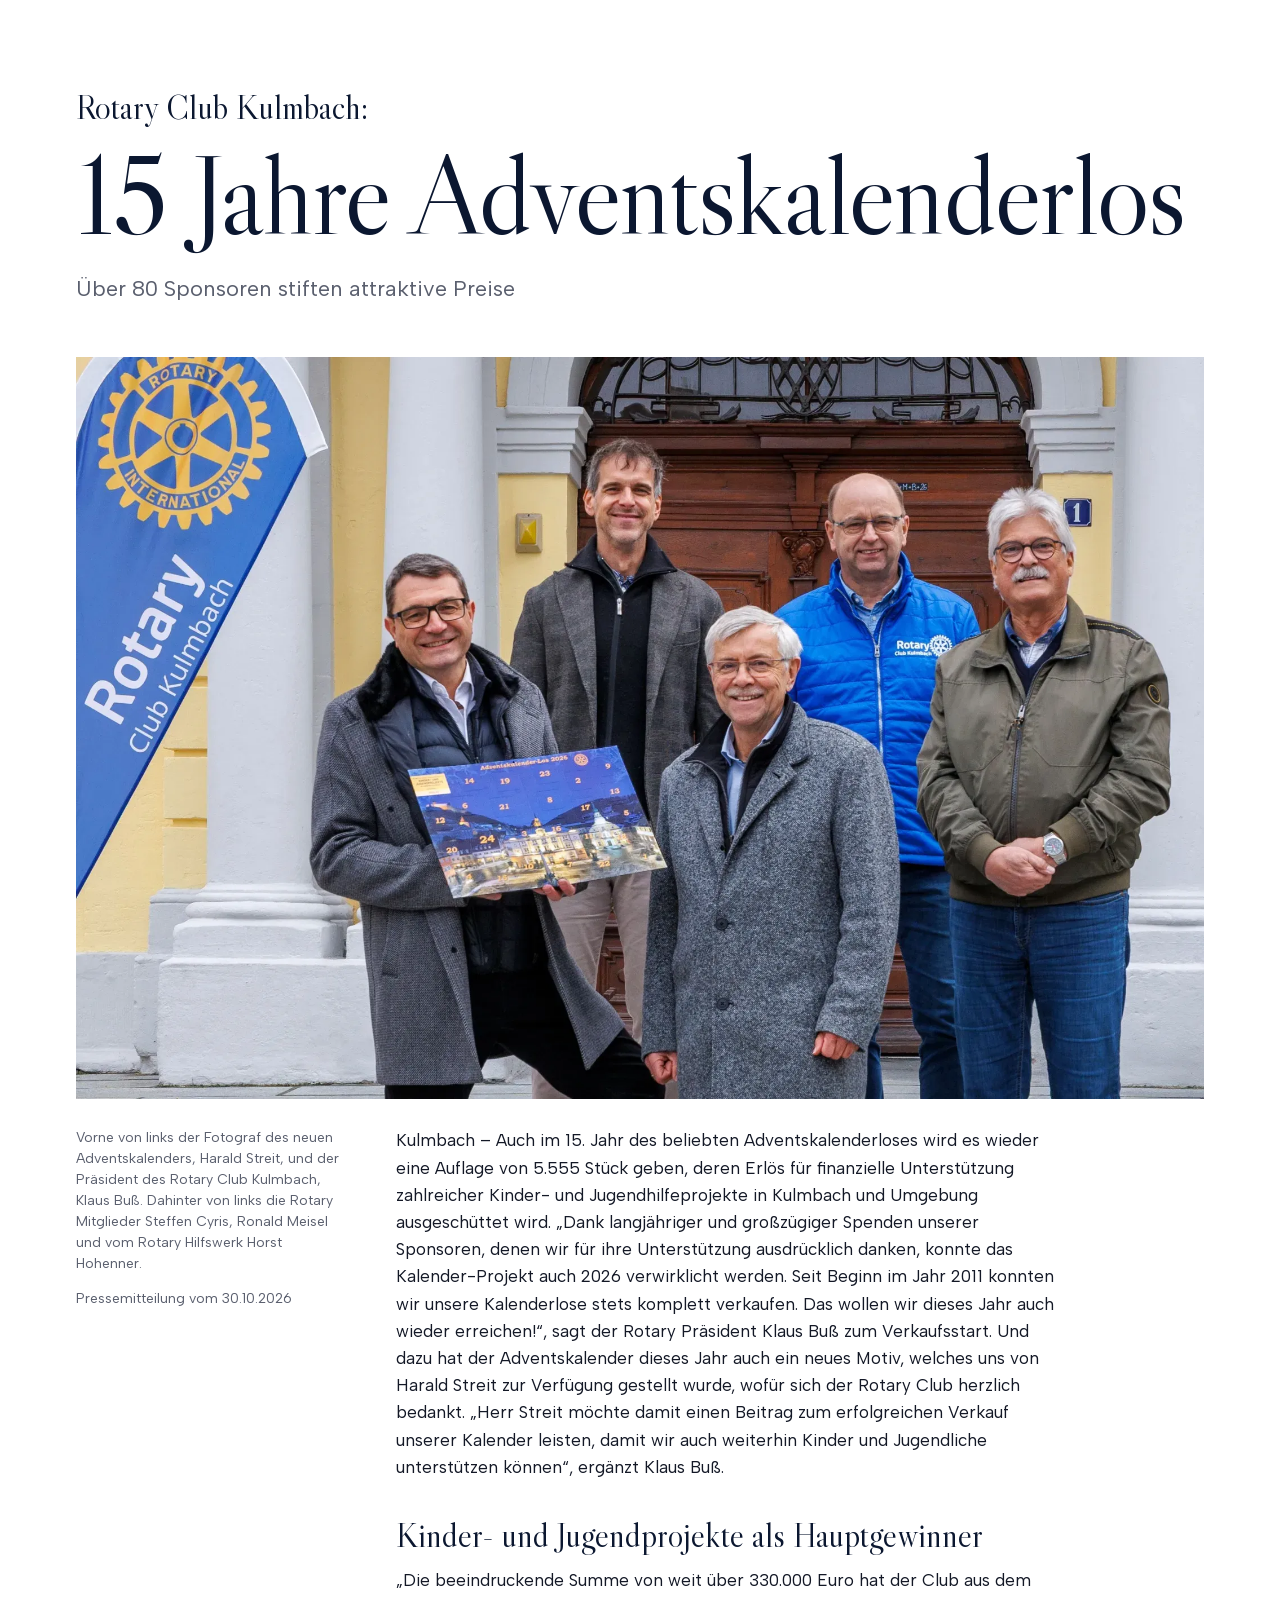
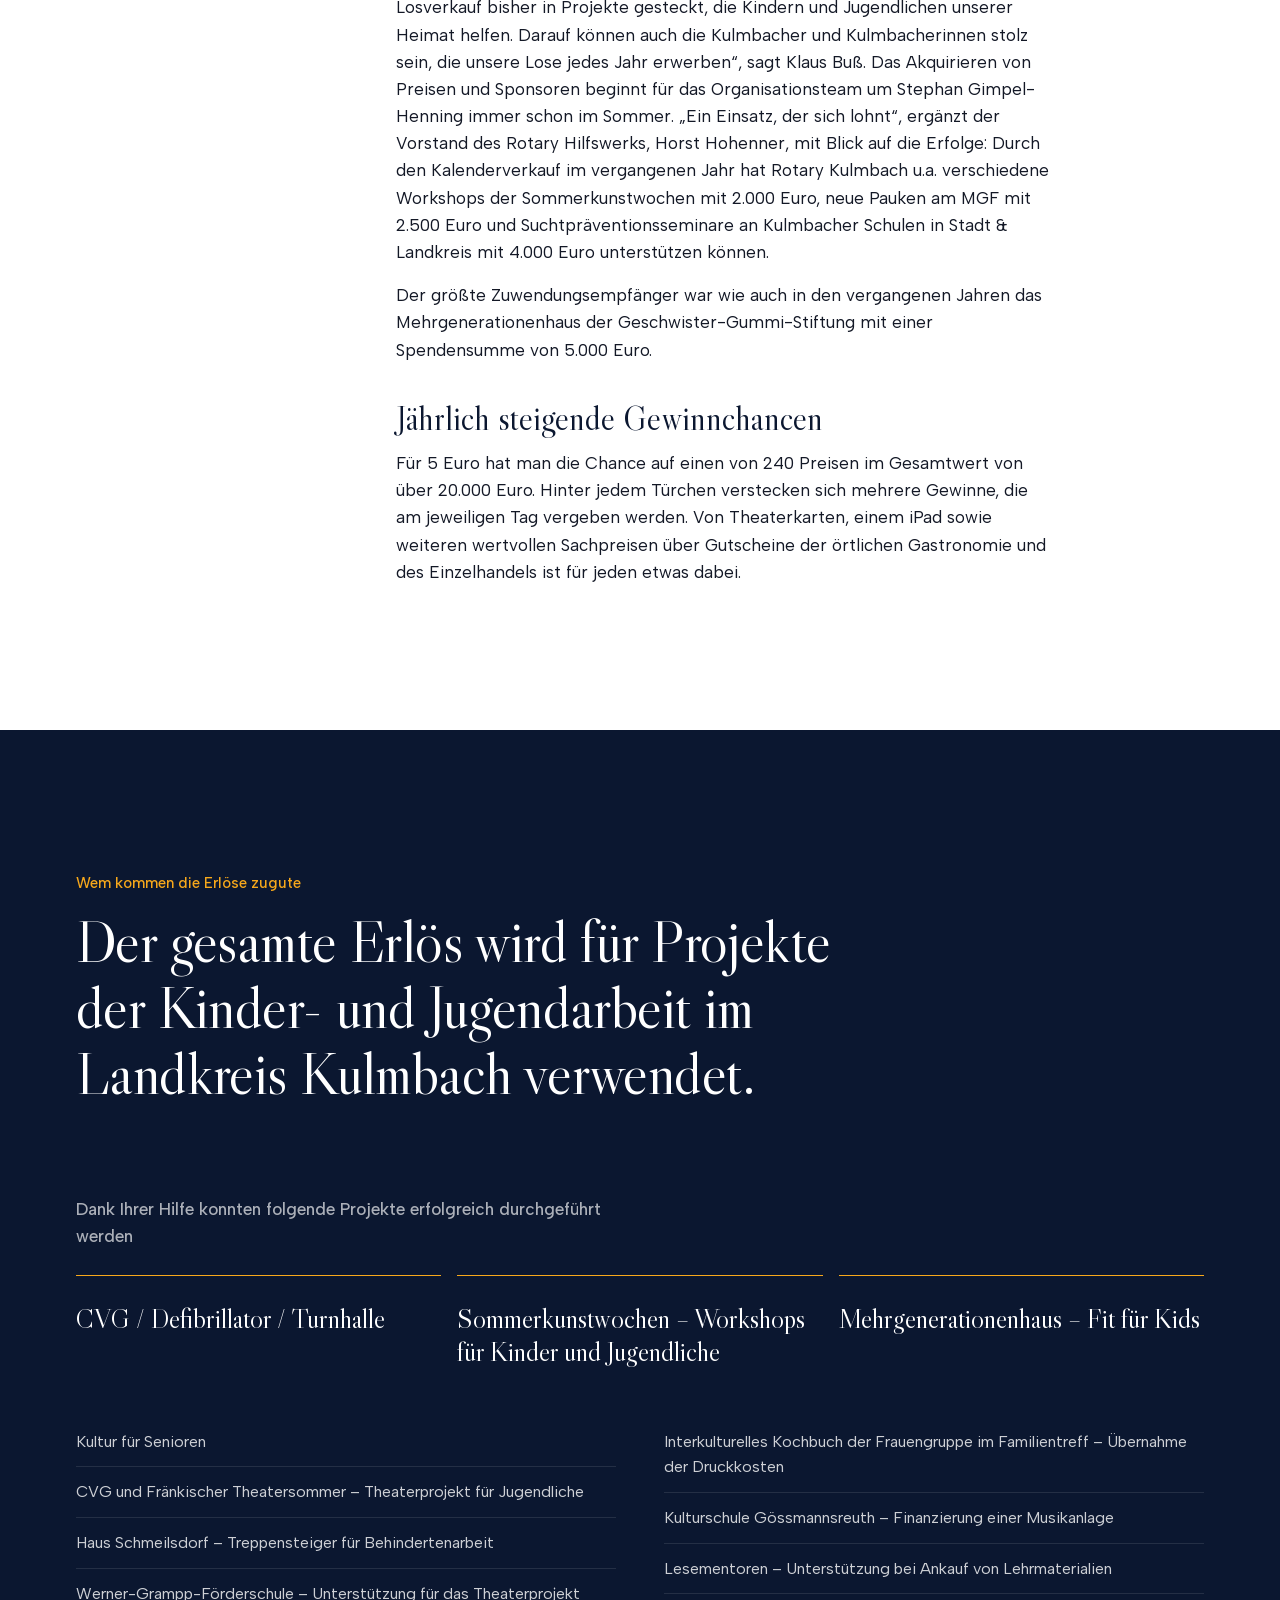
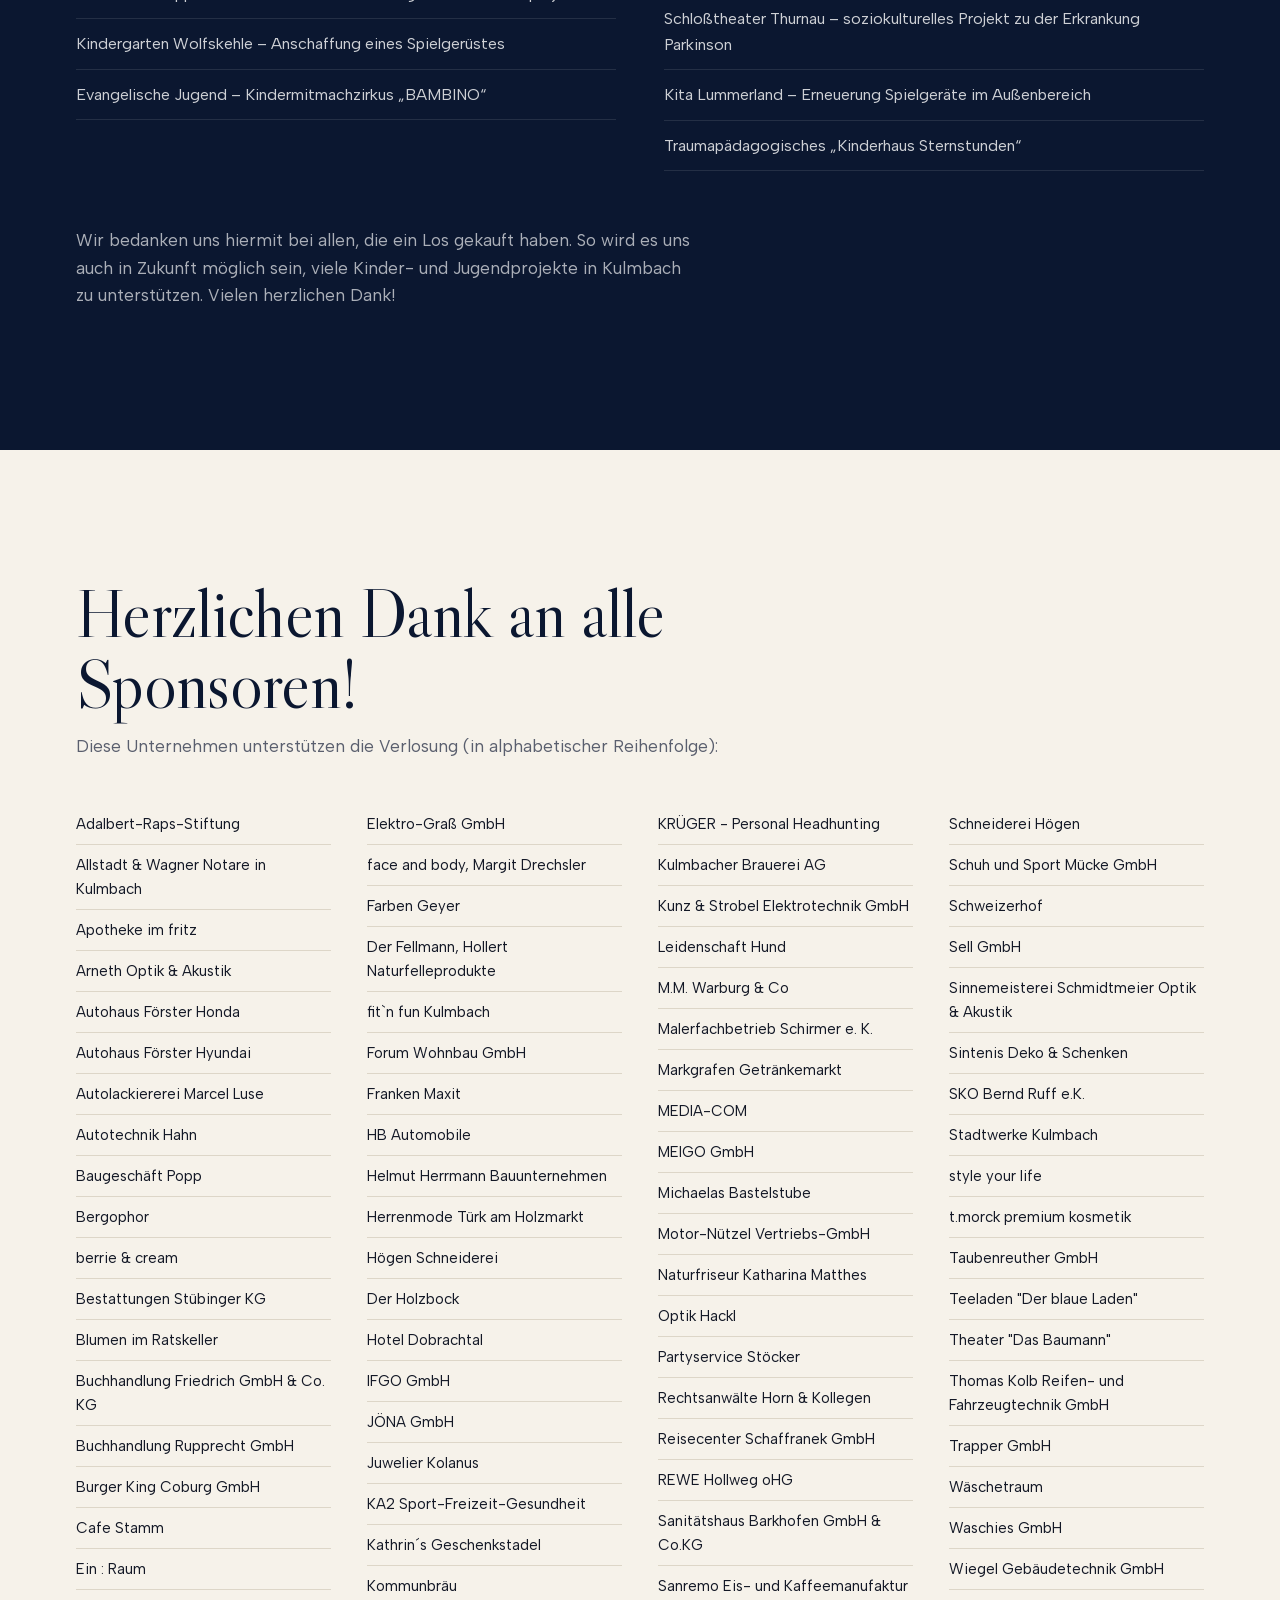
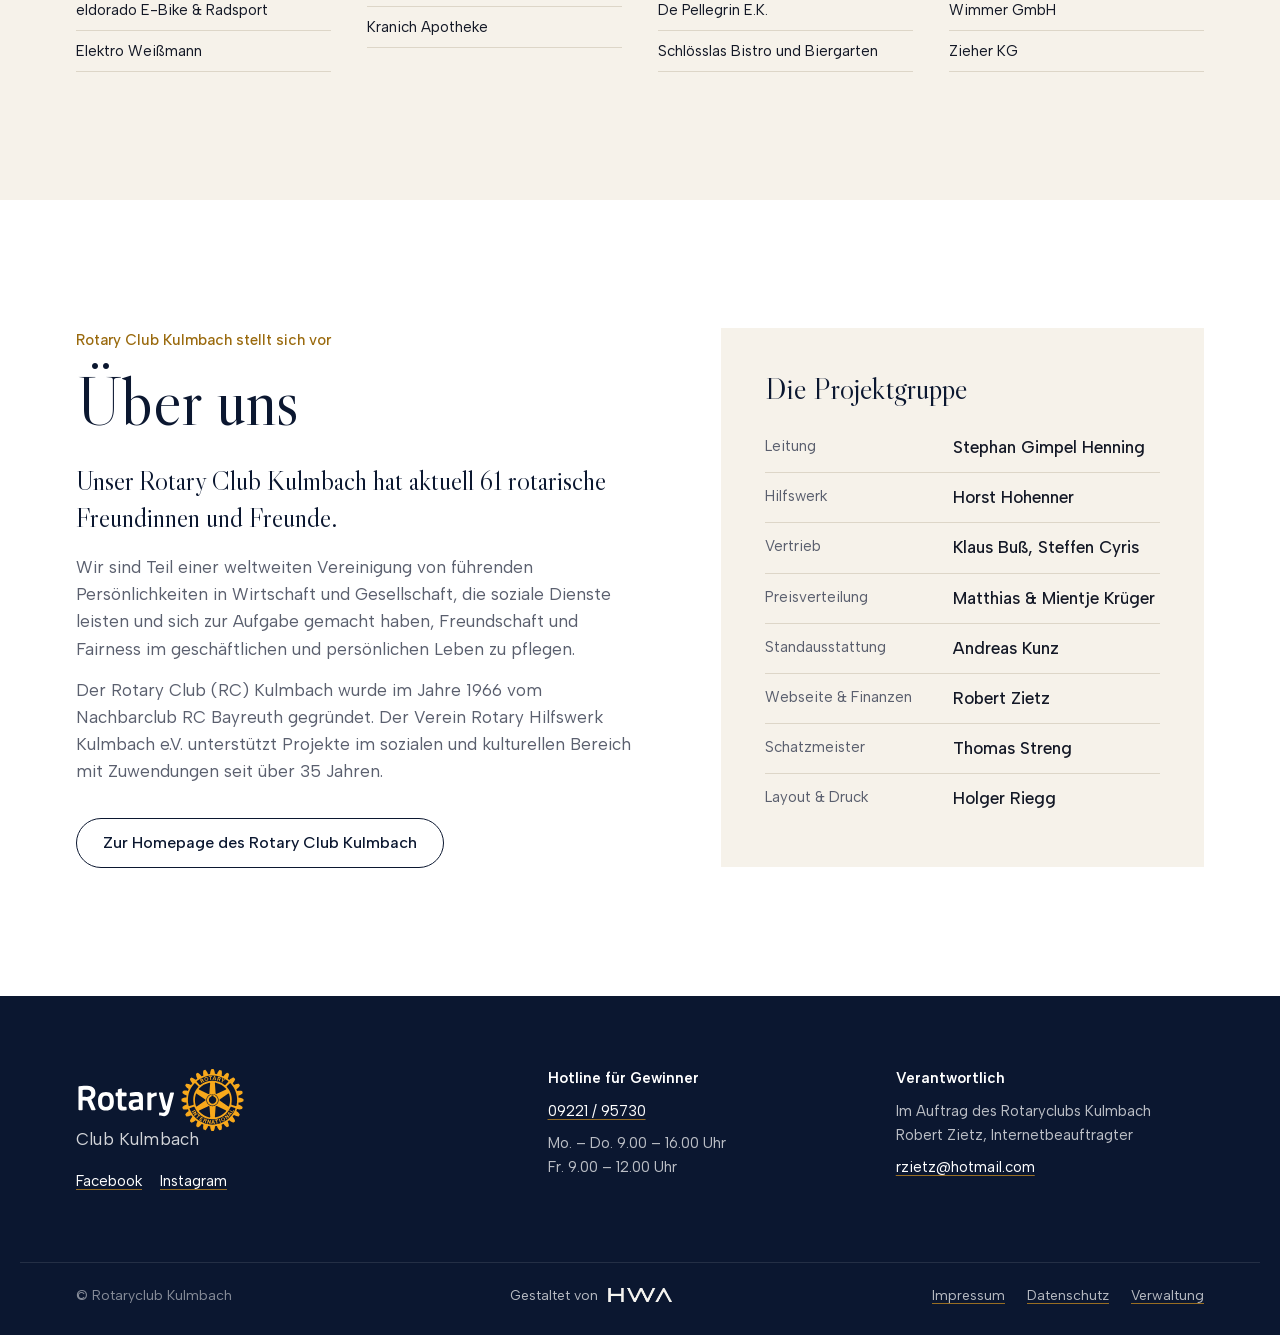
==== commit 756ec41d: "Pressemitteilung als Abschnitt Aktuelles, Verkaufsdaten aktualisiert Verkaufszeiten, Mail-Bestellung" ====
--- a/index.html
+++ b/index.html
@@ -23,7 +23,7 @@
 <link rel="manifest" href="manifest.json">
 <link rel="preload" href="fonts/libre-caslon-display.woff2" as="font" type="font/woff2" crossorigin>
 <link rel="preload" href="fonts/albert-sans.woff2" as="font" type="font/woff2" crossorigin>
-<link rel="stylesheet" href="style.css?v=2026102904">
+<link rel="stylesheet" href="style.css?v=2026110202">
 <script>document.documentElement.classList.add('js')</script>
 </head>
 <body>
@@ -43,6 +43,7 @@
       <a href="#gewinnzahlen">Gewinnzahlen</a>
       <a href="#verlosung">Verlosung</a>
       <a href="#lose">Lose kaufen</a>
+      <a href="#aktuelles">Aktuelles</a>
       <a href="#erloese">Hilfsprojekte</a>
       <a href="#sponsoren">Sponsoren</a>
       <a href="#club">Der Club</a>
@@ -85,7 +86,7 @@
         <form class="suche" id="suche" role="search" novalidate>
           <label class="suche__label" for="losnummer">Ihre Losnummer</label>
           <div class="suche__feld">
-            <input id="losnummer" name="losnummer" type="text" inputmode="numeric" autocomplete="off" pattern="[0-9]*" maxlength="8" placeholder="Nummer von der Kalender-Vorderseite">
+            <input id="losnummer" name="losnummer" type="text" inputmode="numeric" autocomplete="off" pattern="[0-9]*" maxlength="8" placeholder="Nummer">
             <button class="knopf knopf--nacht" type="submit">Prüfen</button>
           </div>
           <p class="suche__ergebnis" id="suche-ergebnis" role="status" aria-live="polite"></p>
@@ -145,17 +146,16 @@
           <p class="tag__datum"><span class="tag__nr">13</span><span class="tag__monat">November</span></p>
           <div>
             <h3 class="tag__titel">Freitag, 13.11.26</h3>
-            <p class="tag__zeit">14.00 – 18.00 Uhr</p>
-            <p>REWE Hollweg, Kaufland, Edeka Seidl</p>
+            <p class="tag__zeit">14.30 – 18.00 Uhr</p>
+            <p>REWE Hollweg, Kaufland, Edeka Seidl (am Goldenen Feld)</p>
           </div>
         </article>
         <article class="tag">
           <p class="tag__datum"><span class="tag__nr">14</span><span class="tag__monat">November</span></p>
           <div>
             <h3 class="tag__titel">Samstag, 14.11.26</h3>
-            <p class="tag__zeit">9.00 – 14.00 Uhr</p>
-            <p>REWE Hollweg, Kaufland</p>
-            <p>Edeka Seidl 7.30 – 14.00 Uhr</p>
+            <p class="tag__zeit">8.30 – 12.00 Uhr</p>
+            <p>REWE Hollweg, Kaufland, Edeka Seidl (am Goldenen Feld)</p>
             <p>Marktplatz 8.30 – 12.30 Uhr</p>
           </div>
         </article>
@@ -169,16 +169,40 @@
           <li>Maßmanufaktur Schneider</li>
           <li>Herrenmode Schneider</li>
           <li>Obere Apotheke</li>
-          <li>Motor Nützel – Goldenes Feld <span>(ehem. Autotechnik Hahn)</span></li>
+          <li>Motor-Nützel Toyota</li>
           <li>Stern Apotheke</li>
           <li>Stadtpark Apotheke</li>
           <li>Reisecenter Schaffranek</li>
           <li>Sparkasse Kulmbach Kronach <span>(Hauptstelle)</span></li>
           <li>Apotheke im Fritz</li>
-          <li>Blumen am Ratskeller</li>
+          <li>Blumen im Ratskeller</li>
           <li>Salon SchnippSchnapp</li>
         </ul>
-        <p class="stellen__hinweis">Bestellungen per Mail sind leider heuer nicht möglich! Bitte erwerben Sie die Kalender bei den genannten Vorverkaufsstellen.</p>
+        <p class="stellen__hinweis">Bestellungen ab 10 Stück, z.B. für Firmen oder im Freundeskreis, sind per Mail an <a href="mailto:rzietz@hotmail.com">rzietz@hotmail.com</a> möglich.</p>
+      </div>
+    </div>
+  </section>
+
+  <section class="bericht" id="aktuelles" aria-labelledby="bericht-titel">
+    <div class="rahmen">
+      <h2 id="bericht-titel" class="bericht__titel"><span>Rotary Club Kulmbach:</span> 15 Jahre Adventskalenderlos</h2>
+      <p class="bericht__unter">Über 80 Sponsoren stiften attraktive Preise</p>
+      <figure class="bericht__foto">
+        <img src="bilder/bericht-rathaus.webp" srcset="bilder/bericht-rathaus-1000.webp 1000w, bilder/bericht-rathaus.webp 2000w" sizes="(min-width: 1240px) 1128px, 92vw" width="2000" height="1316" alt="Fünf Männer stehen lächelnd vor dem Kulmbacher Rathaus neben einer Rotary-Fahne, einer hält den Adventskalender 2026 in den Händen" loading="lazy" decoding="async">
+      </figure>
+      <div class="bericht__raster">
+        <div class="bericht__rand">
+          <p>Vorne von links der Fotograf des neuen Adventskalenders, Harald Streit, und der Präsident des Rotary Club Kulmbach, Klaus Buß. Dahinter von links die Rotary Mitglieder Steffen Cyris, Ronald Meisel und vom Rotary Hilfswerk Horst Hohenner.</p>
+          <p class="bericht__datum">Pressemitteilung vom 30.10.2026</p>
+        </div>
+        <div class="bericht__text">
+          <p>Kulmbach – Auch im 15. Jahr des beliebten Adventskalenderloses wird es wieder eine Auflage von 5.555 Stück geben, deren Erlös für finanzielle Unterstützung zahlreicher Kinder- und Jugendhilfeprojekte in Kulmbach und Umgebung ausgeschüttet wird. „Dank langjähriger und großzügiger Spenden unserer Sponsoren, denen wir für ihre Unterstützung ausdrücklich danken, konnte das Kalender-Projekt auch 2026 verwirklicht werden. Seit Beginn im Jahr 2011 konnten wir unsere Kalenderlose stets komplett verkaufen. Das wollen wir dieses Jahr auch wieder erreichen!“, sagt der Rotary Präsident Klaus Buß zum Verkaufsstart. Und dazu hat der Adventskalender dieses Jahr auch ein neues Motiv, welches uns von Harald Streit zur Verfügung gestellt wurde, wofür sich der Rotary Club herzlich bedankt. „Herr Streit möchte damit einen Beitrag zum erfolgreichen Verkauf unserer Kalender leisten, damit wir auch weiterhin Kinder und Jugendliche unterstützen können“, ergänzt Klaus Buß.</p>
+          <h3>Kinder- und Jugendprojekte als Hauptgewinner</h3>
+          <p>„Die beeindruckende Summe von weit über 330.000 Euro hat der Club aus dem Losverkauf bisher in Projekte gesteckt, die Kindern und Jugendlichen unserer Heimat helfen. Darauf können auch die Kulmbacher und Kulmbacherinnen stolz sein, die unsere Lose jedes Jahr erwerben“, sagt Klaus Buß. Das Akquirieren von Preisen und Sponsoren beginnt für das Organisationsteam um Stephan Gimpel-Henning immer schon im Sommer. „Ein Einsatz, der sich lohnt“, ergänzt der Vorstand des Rotary Hilfswerks, Horst Hohenner, mit Blick auf die Erfolge: Durch den Kalenderverkauf im vergangenen Jahr hat Rotary Kulmbach u.a. verschiedene Workshops der Sommerkunstwochen mit 2.000 Euro, neue Pauken am MGF mit 2.500 Euro und Suchtpräventionsseminare an Kulmbacher Schulen in Stadt &amp; Landkreis mit 4.000 Euro unterstützen können.</p>
+          <p>Der größte Zuwendungsempfänger war wie auch in den vergangenen Jahren das Mehrgenerationenhaus der Geschwister-Gummi-Stiftung mit einer Spendensumme von 5.000 Euro.</p>
+          <h3>Jährlich steigende Gewinnchancen</h3>
+          <p>Für 5 Euro hat man die Chance auf einen von 240 Preisen im Gesamtwert von über 20.000 Euro. Hinter jedem Türchen verstecken sich mehrere Gewinne, die am jeweiligen Tag vergeben werden. Von Theaterkarten, einem iPad sowie weiteren wertvollen Sachpreisen über Gutscheine der örtlichen Gastronomie und des Einzelhandels ist für jeden etwas dabei.</p>
+        </div>
       </div>
     </div>
   </section>
@@ -338,6 +362,7 @@
     <div class="fuss__marke">
       <svg class="marke__logo" viewBox="0 0 392.25867 147.82533" aria-hidden="true"><use href="#rotary-logo"/></svg>
       <span class="marke__club">Club Kulmbach</span>
+      <p class="fuss__netze"><a href="https://www.facebook.com/rotarykulmbach" rel="noopener">Facebook</a><a href="https://www.instagram.com/rckulmbach/" rel="noopener">Instagram</a></p>
     </div>
     <div class="fuss__spalte">
       <h2 class="fuss__titel">Hotline für Gewinner</h2>
--- a/style.css
+++ b/style.css
@@ -108,7 +108,7 @@
 .navigation { display: flex; align-items: center; gap: clamp(14px, 1.8vw, 28px); }
 .navigation a {
   color: rgba(255,255,255,.82); text-decoration: none; font-size: 15px; font-weight: 500;
-  position: relative; padding: 6px 0;
+  position: relative; padding: 6px 0; white-space: nowrap;
 }
 .navigation a::after {
   content: ""; position: absolute; left: 0; right: 0; bottom: 0; height: 1px; background: var(--gold);
@@ -369,6 +369,23 @@
 }
 .stellen__liste span { color: var(--grau); font-size: 15px; }
 .stellen__hinweis { margin-top: 28px; color: var(--grau); }
+
+/* Aktuelles: Pressemitteilung */
+.bericht { background: var(--weiss); padding: clamp(80px, 10vw, 136px) 0; }
+.bericht__titel { font: 400 clamp(34px, 11.2vw, 112px)/1 var(--serif); letter-spacing: -.015em; color: var(--nacht); }
+.bericht__titel span { display: block; font-size: .3em; line-height: 1.2; letter-spacing: 0; margin-bottom: .35em; }
+.bericht__unter { font-size: clamp(18px, 1.8vw, 22px); color: var(--grau); margin-top: 20px; }
+.bericht__foto { margin-top: clamp(32px, 4vw, 56px); }
+.bericht__foto img { display: block; width: 100%; height: auto; }
+.bericht__raster { display: grid; grid-template-columns: minmax(0, 1fr) minmax(0, 3fr); gap: 40px clamp(32px, 4vw, 56px); margin-top: 28px; }
+.bericht__rand { font-size: 14px; line-height: 1.5; color: var(--grau); }
+.bericht__datum { margin-top: 14px; }
+.bericht__text { max-width: 66ch; }
+.bericht__text p { margin-bottom: 16px; }
+.bericht__text h3 { font: 400 clamp(26px, 2.6vw, 34px)/1.15 var(--serif); color: var(--nacht); margin: 36px 0 12px; }
+@media (max-width: 860px) {
+  .bericht__raster { grid-template-columns: minmax(0, 1fr); }
+}
 
 /* Erlöse */
 .erloese { background: var(--nacht); color: var(--weiss); padding: clamp(88px, 11vw, 150px) 0; }
@@ -422,6 +439,8 @@
 .fuss__marke { display: grid; justify-items: start; align-content: start; color: var(--weiss); }
 .fuss__marke .marke__logo { width: 170px; }
 .fuss__marke .marke__club { font-size: 17px; }
+.fuss__netze { margin-top: 8px; }
+.fuss__netze a { display: inline-block; padding: 13px 0; margin-right: 18px; }
 .fuss__titel { font: 600 15px/1.4 var(--sans); color: var(--weiss); margin-bottom: 10px; }
 .fuss__spalte p + p { margin-top: 8px; }
 .fuss a { color: var(--weiss); text-underline-offset: 3px; text-decoration-color: rgba(247,168,27,.6); }
@@ -449,7 +468,7 @@
 @media (max-width: 1180px) {
   .tuerchen { grid-template-columns: repeat(4, minmax(0, 1fr)); }
 }
-@media (max-width: 1080px) {
+@media (max-width: 1180px) {
   .menue-knopf {
     display: inline-flex; align-items: center; gap: 10px;
     background: none; border: 0; color: var(--weiss); font: 500 15px/1 var(--sans); cursor: pointer; padding: 10px 0;
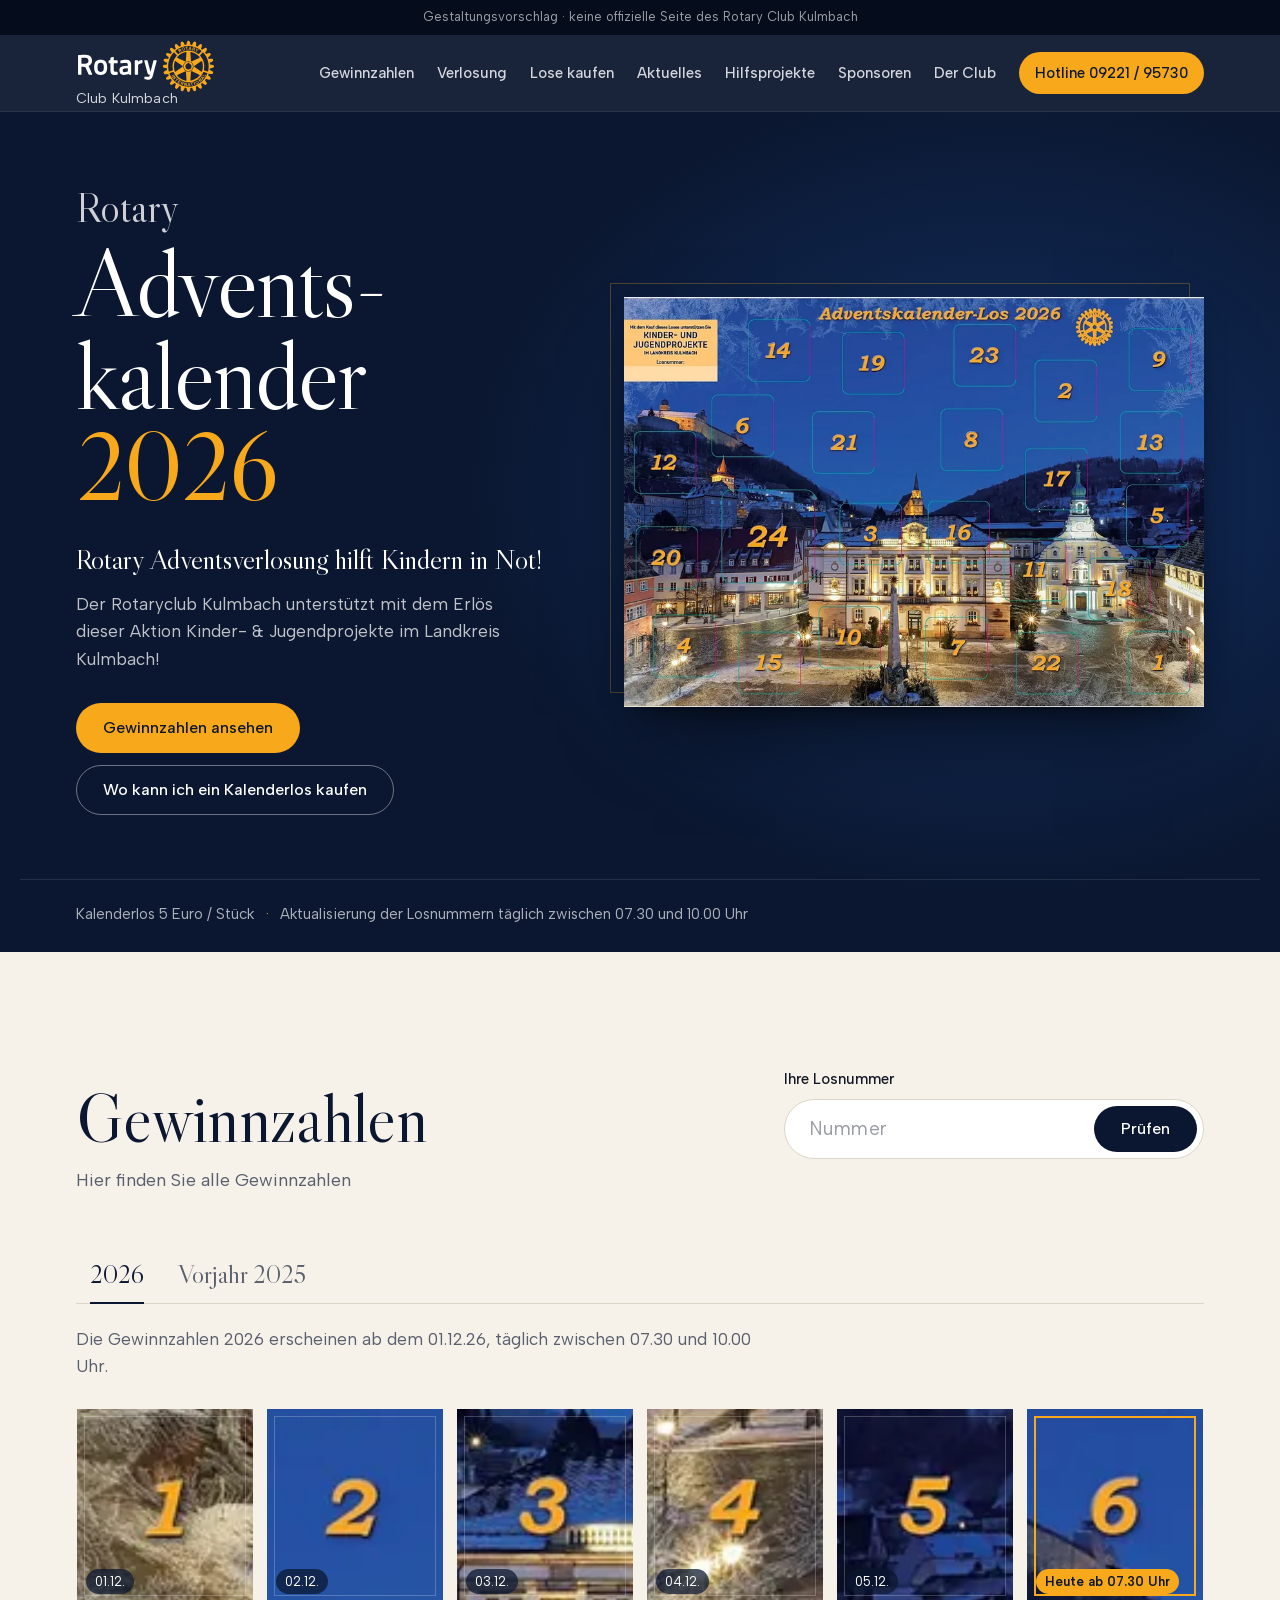
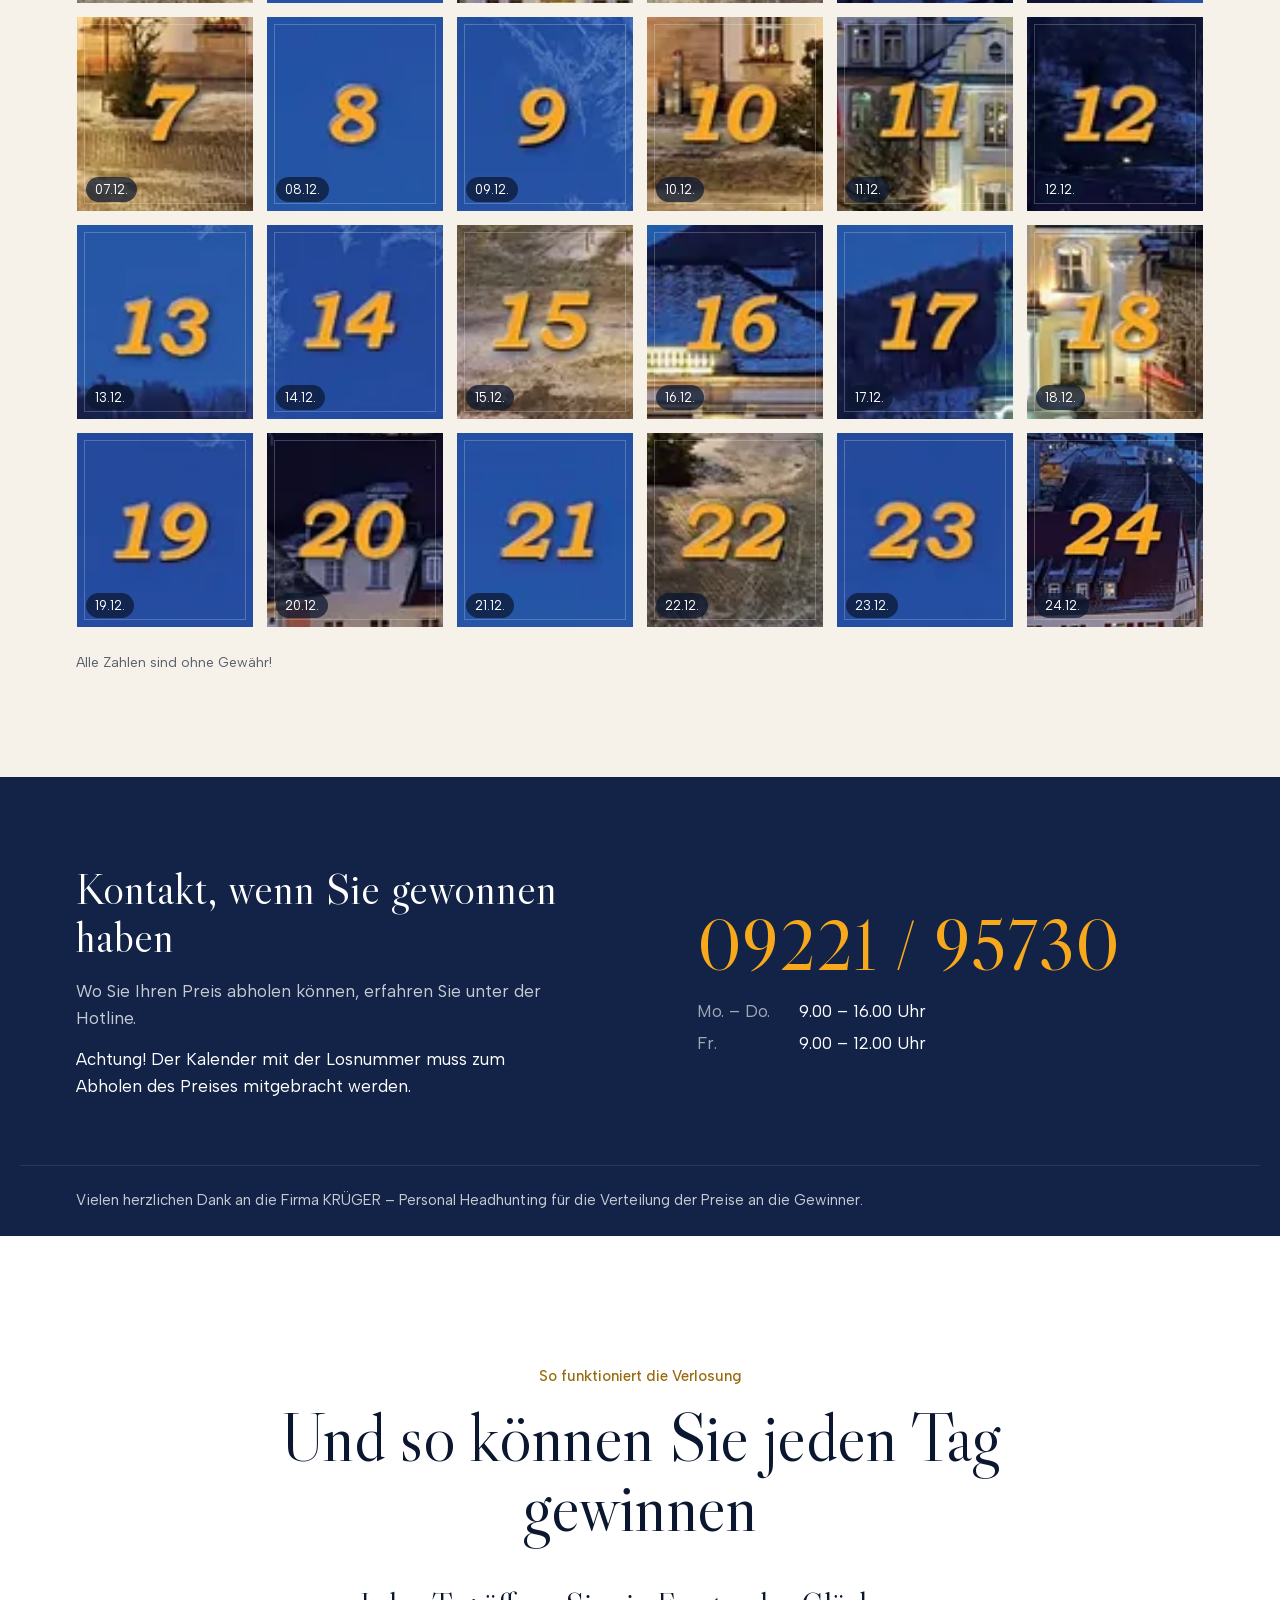
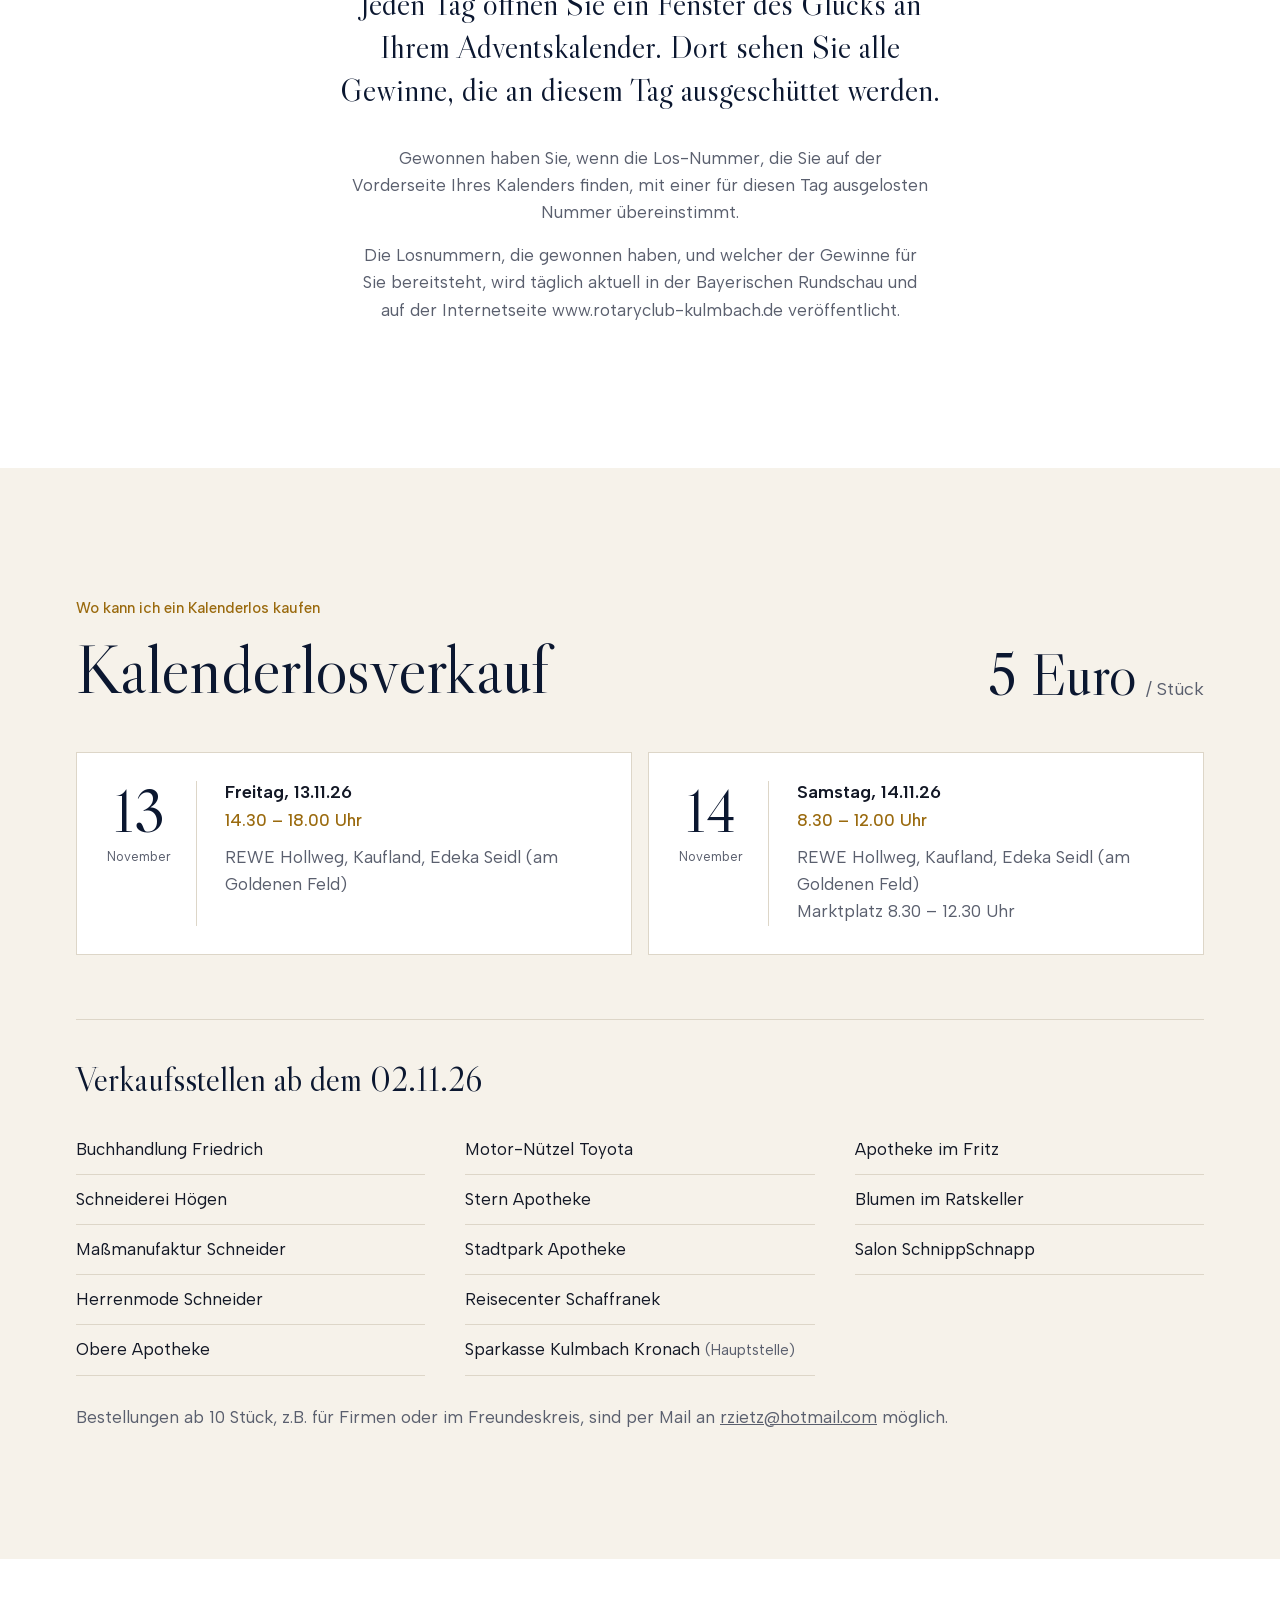
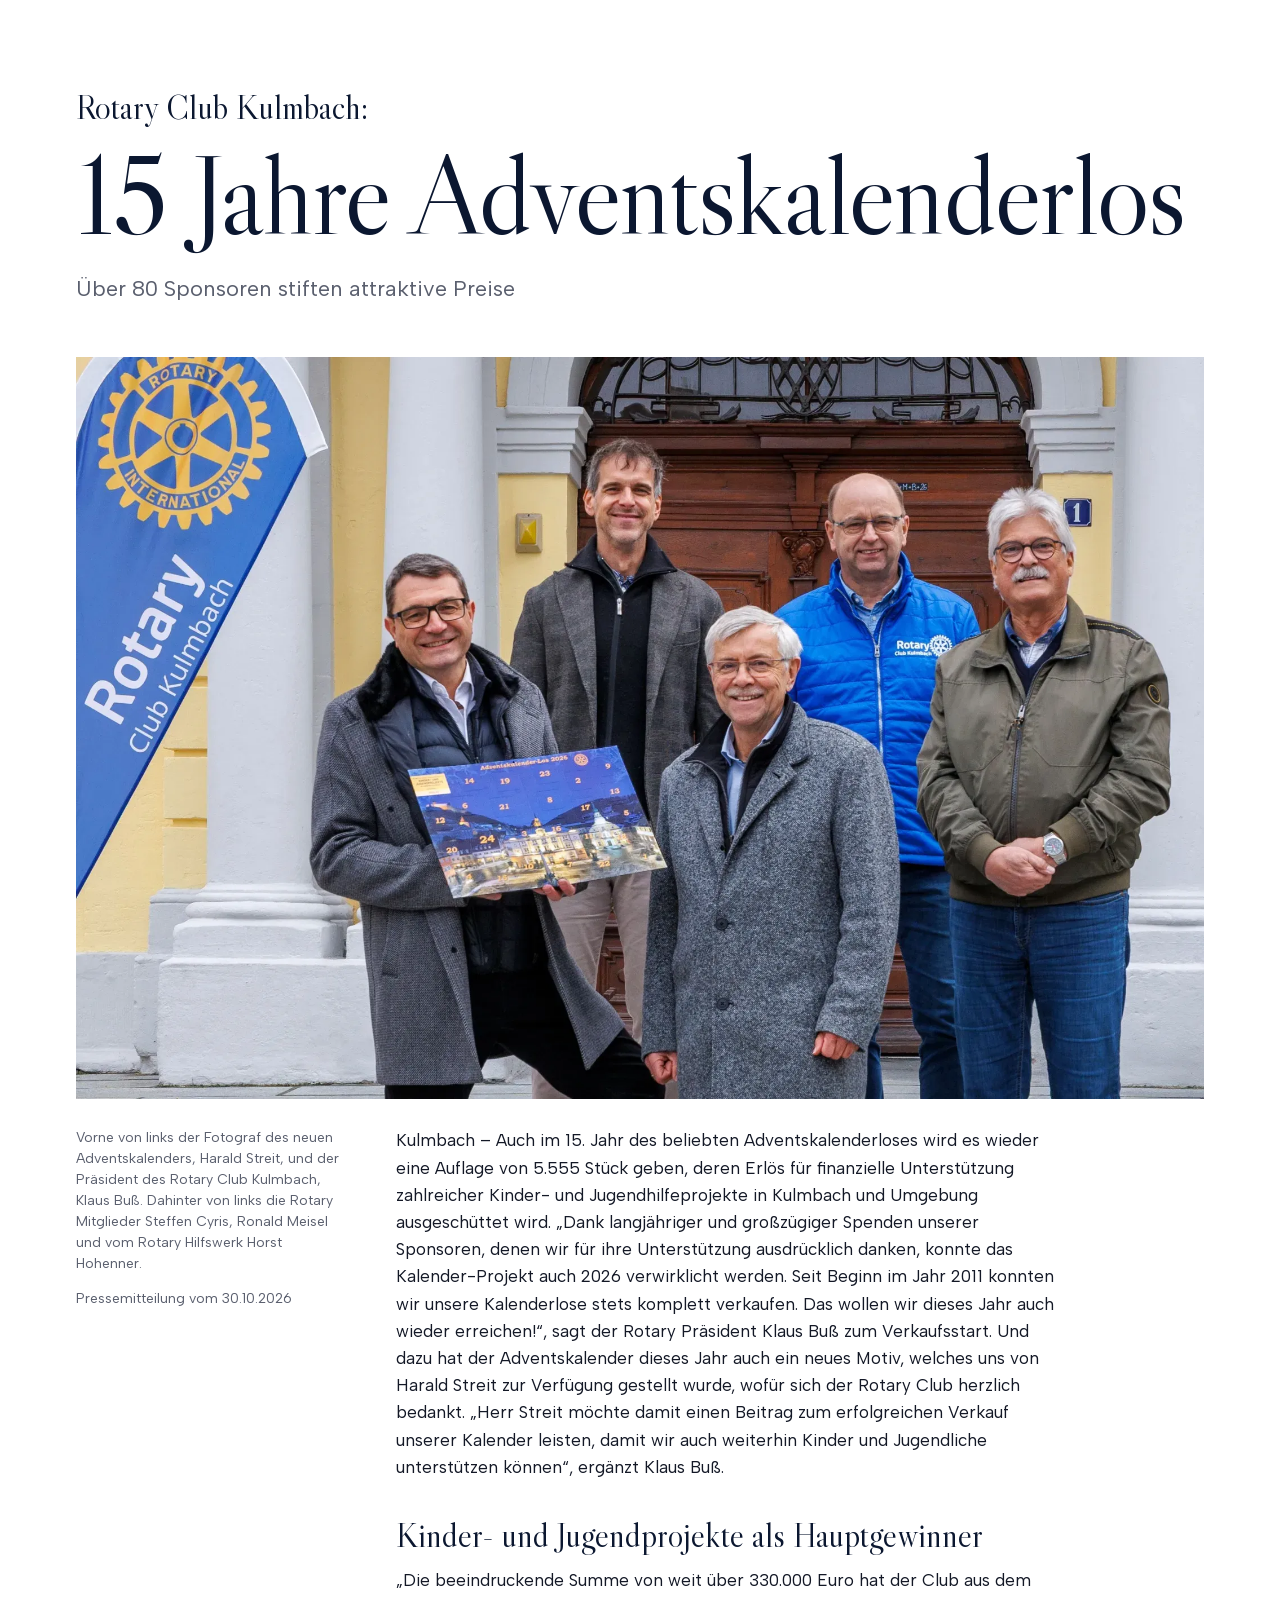
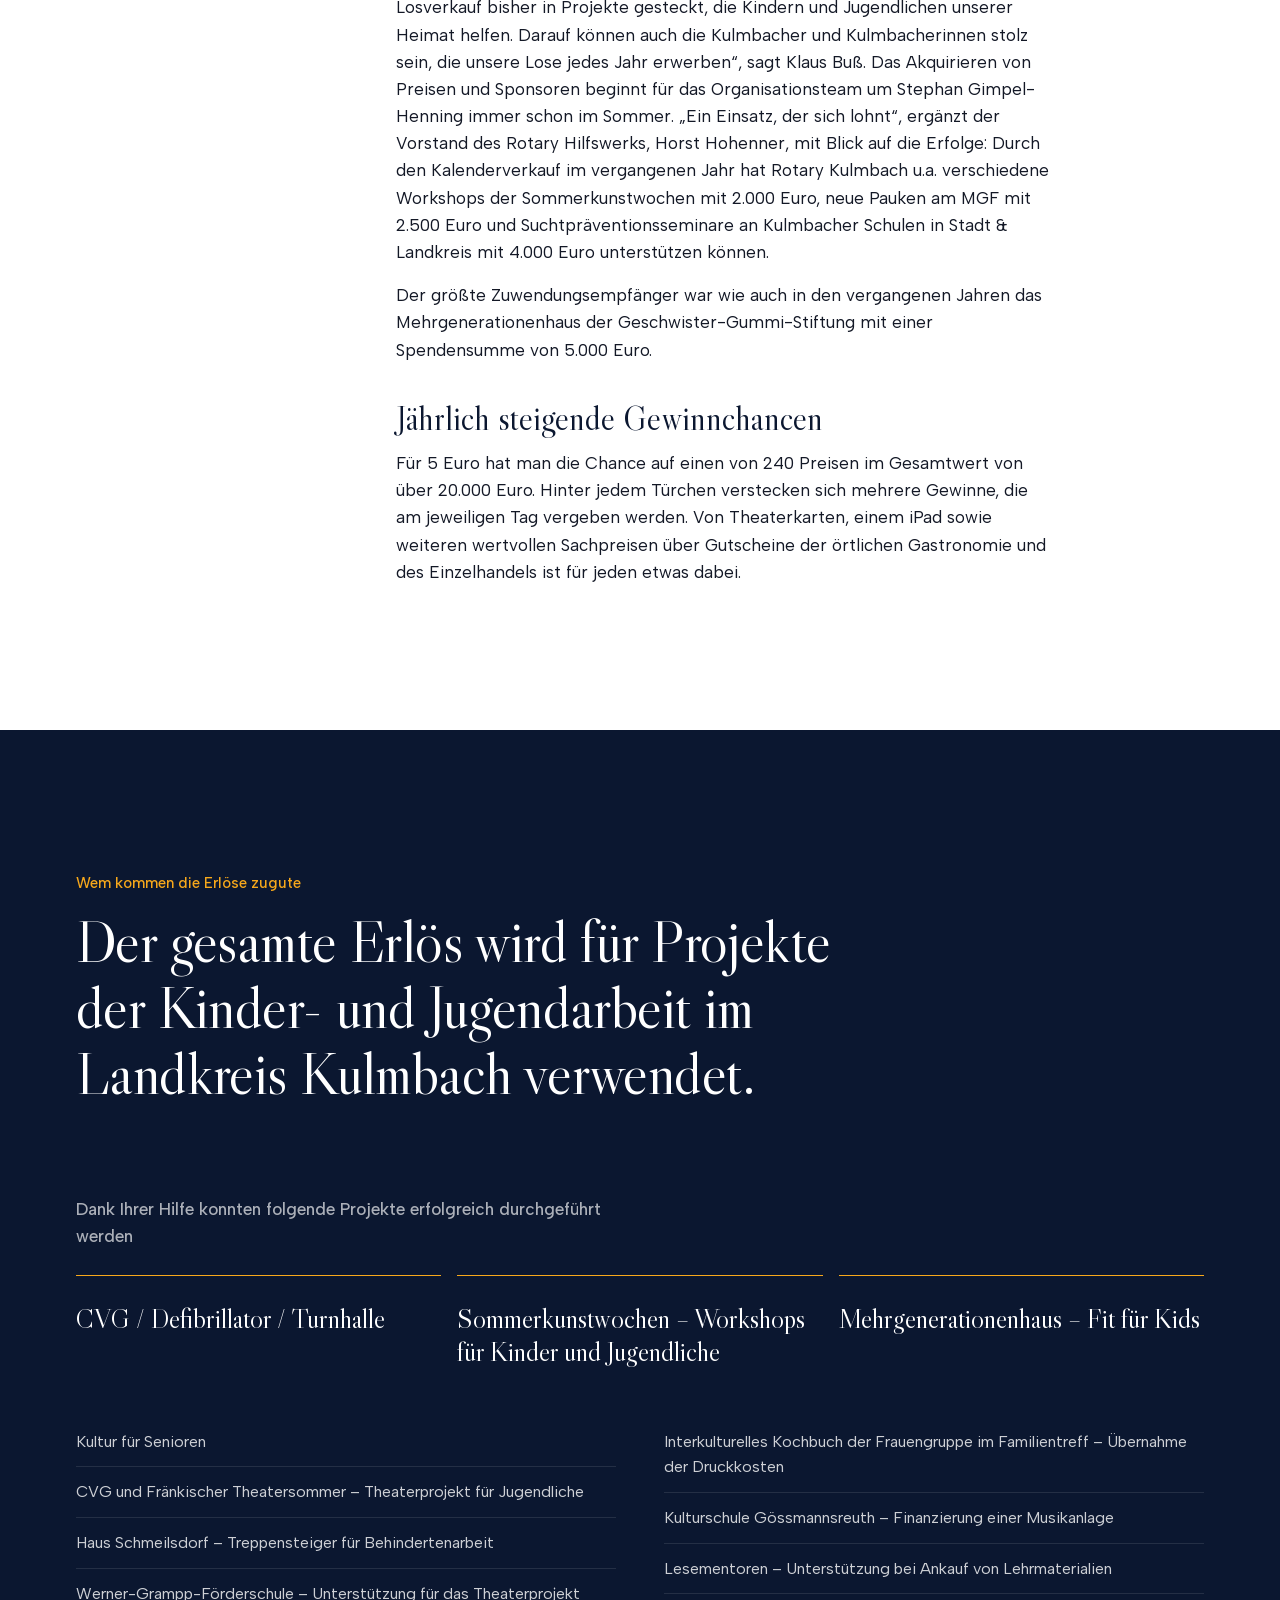
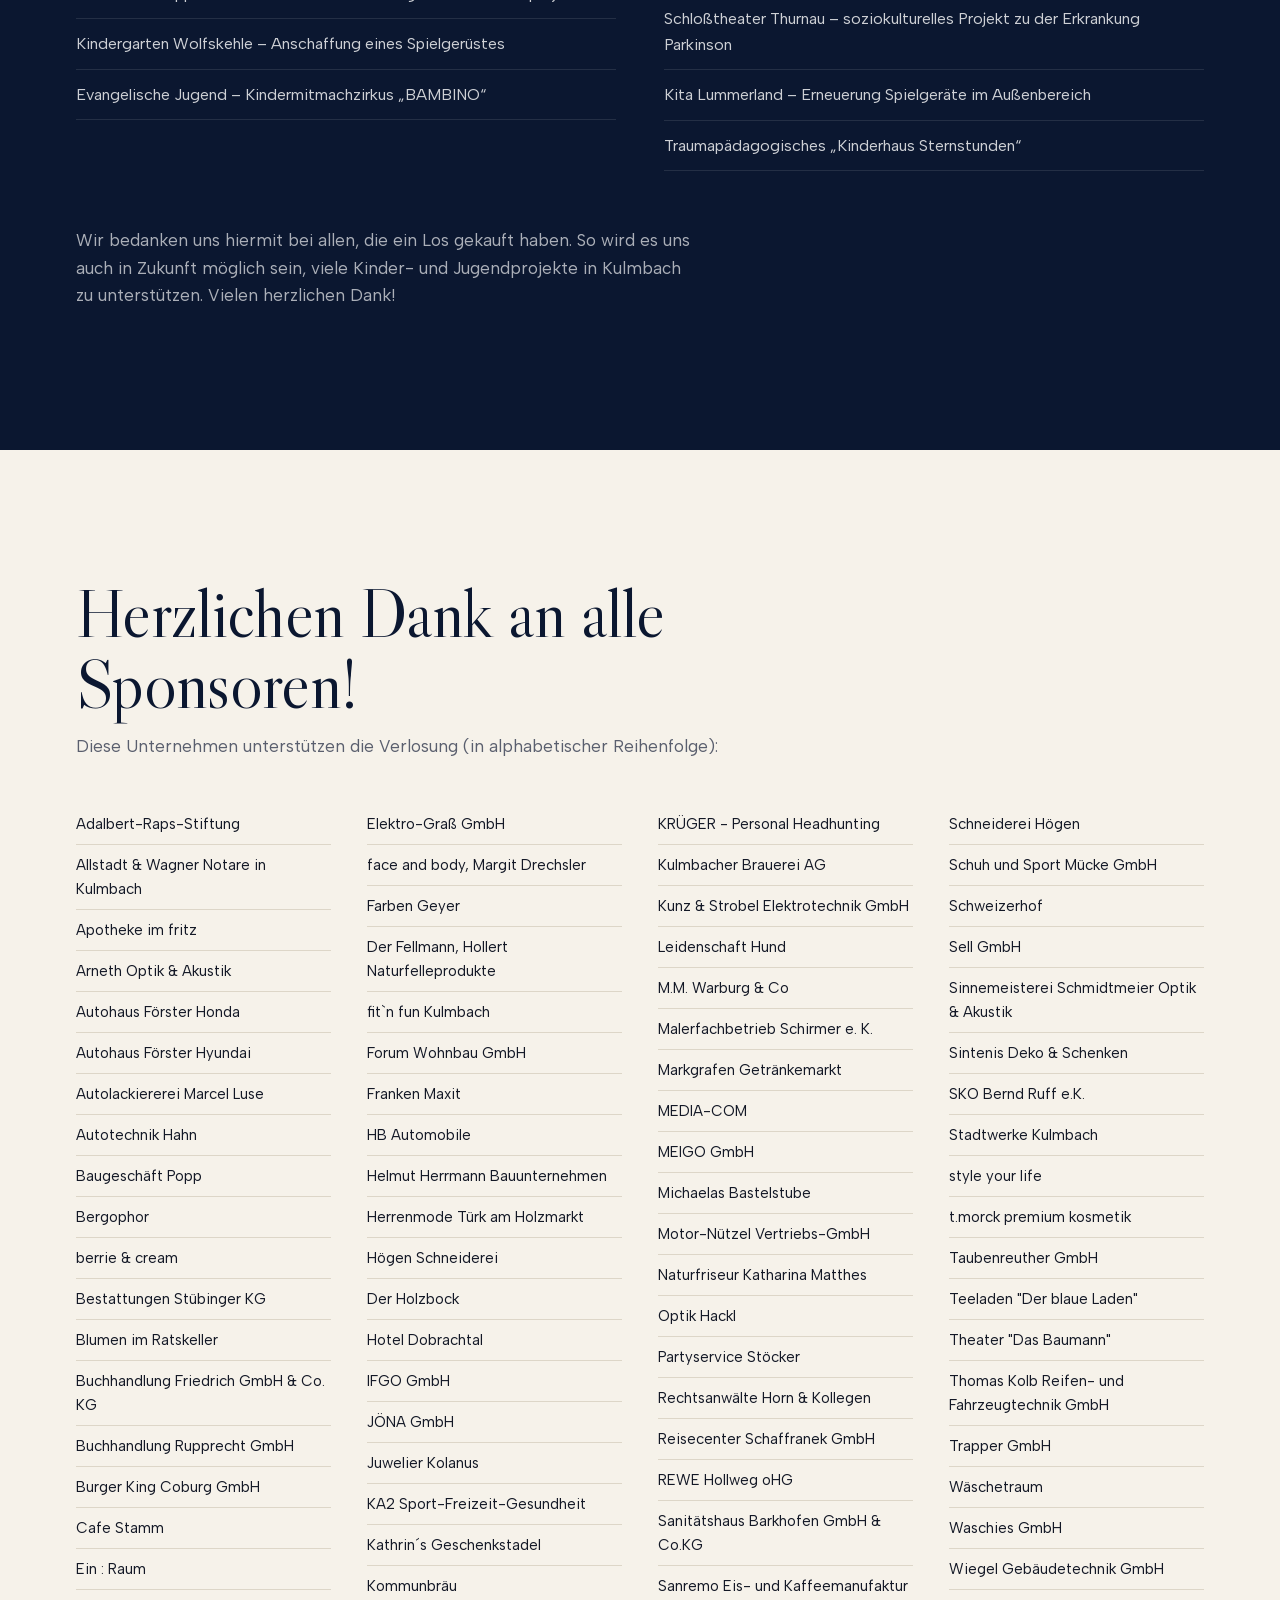
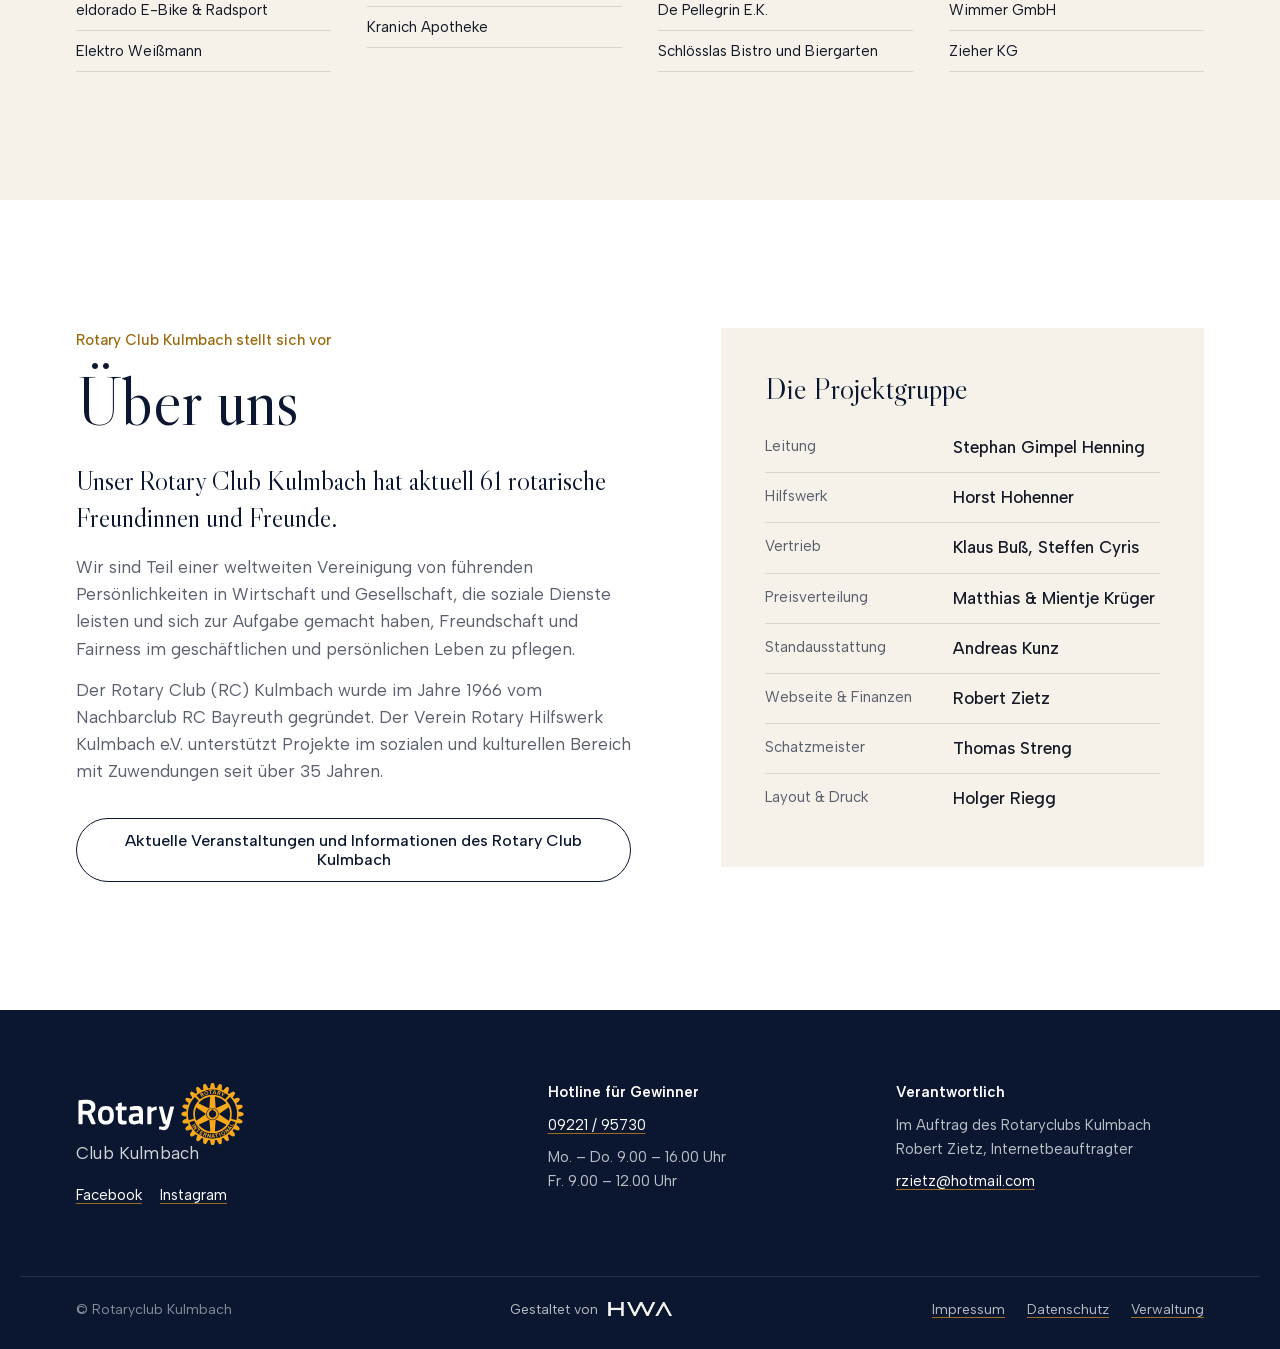
==== commit 026975ce: "Club-Knopf umbenannt: Aktuelle Veranstaltungen und Informationen, Knöpfe mit Innenabstand Co-Authore" ====
--- a/index.html
+++ b/index.html
@@ -23,7 +23,7 @@
 <link rel="manifest" href="manifest.json">
 <link rel="preload" href="fonts/libre-caslon-display.woff2" as="font" type="font/woff2" crossorigin>
 <link rel="preload" href="fonts/albert-sans.woff2" as="font" type="font/woff2" crossorigin>
-<link rel="stylesheet" href="style.css?v=2026110202">
+<link rel="stylesheet" href="style.css?v=2026110301">
 <script>document.documentElement.classList.add('js')</script>
 </head>
 <body>
@@ -337,7 +337,7 @@
         <p class="club__lead">Unser Rotary Club Kulmbach hat aktuell 61 rotarische Freundinnen und Freunde.</p>
         <p>Wir sind Teil einer weltweiten Vereinigung von führenden Persönlichkeiten in Wirtschaft und Gesellschaft, die soziale Dienste leisten und sich zur Aufgabe gemacht haben, Freundschaft und Fairness im geschäftlichen und persönlichen Leben zu pflegen.</p>
         <p>Der Rotary Club (RC) Kulmbach wurde im Jahre 1966 vom Nachbarclub RC Bayreuth gegründet. Der Verein Rotary Hilfswerk Kulmbach e.V. unterstützt Projekte im sozialen und kulturellen Bereich mit Zuwendungen seit über 35 Jahren.</p>
-        <a class="knopf knopf--linie-dunkel" href="https://kulmbach.rotary.de/" rel="noopener">Zur Homepage des Rotary Club Kulmbach</a>
+        <a class="knopf knopf--linie-dunkel" href="https://kulmbach.rotary.de/" rel="noopener">Aktuelle Veranstaltungen und Informationen des Rotary Club Kulmbach</a>
       </div>
       <div class="gruppe">
         <h3 class="gruppe__titel">Die Projektgruppe</h3>
--- a/style.css
+++ b/style.css
@@ -69,7 +69,7 @@
 /* Knöpfe */
 .knopf {
   display: inline-flex; align-items: center; justify-content: center;
-  min-height: 50px; padding: 0 26px;
+  min-height: 50px; padding: 12px 26px;
   font: 500 16px/1.2 var(--sans);
   text-decoration: none; text-align: center;
   border: 1px solid transparent; border-radius: 999px;
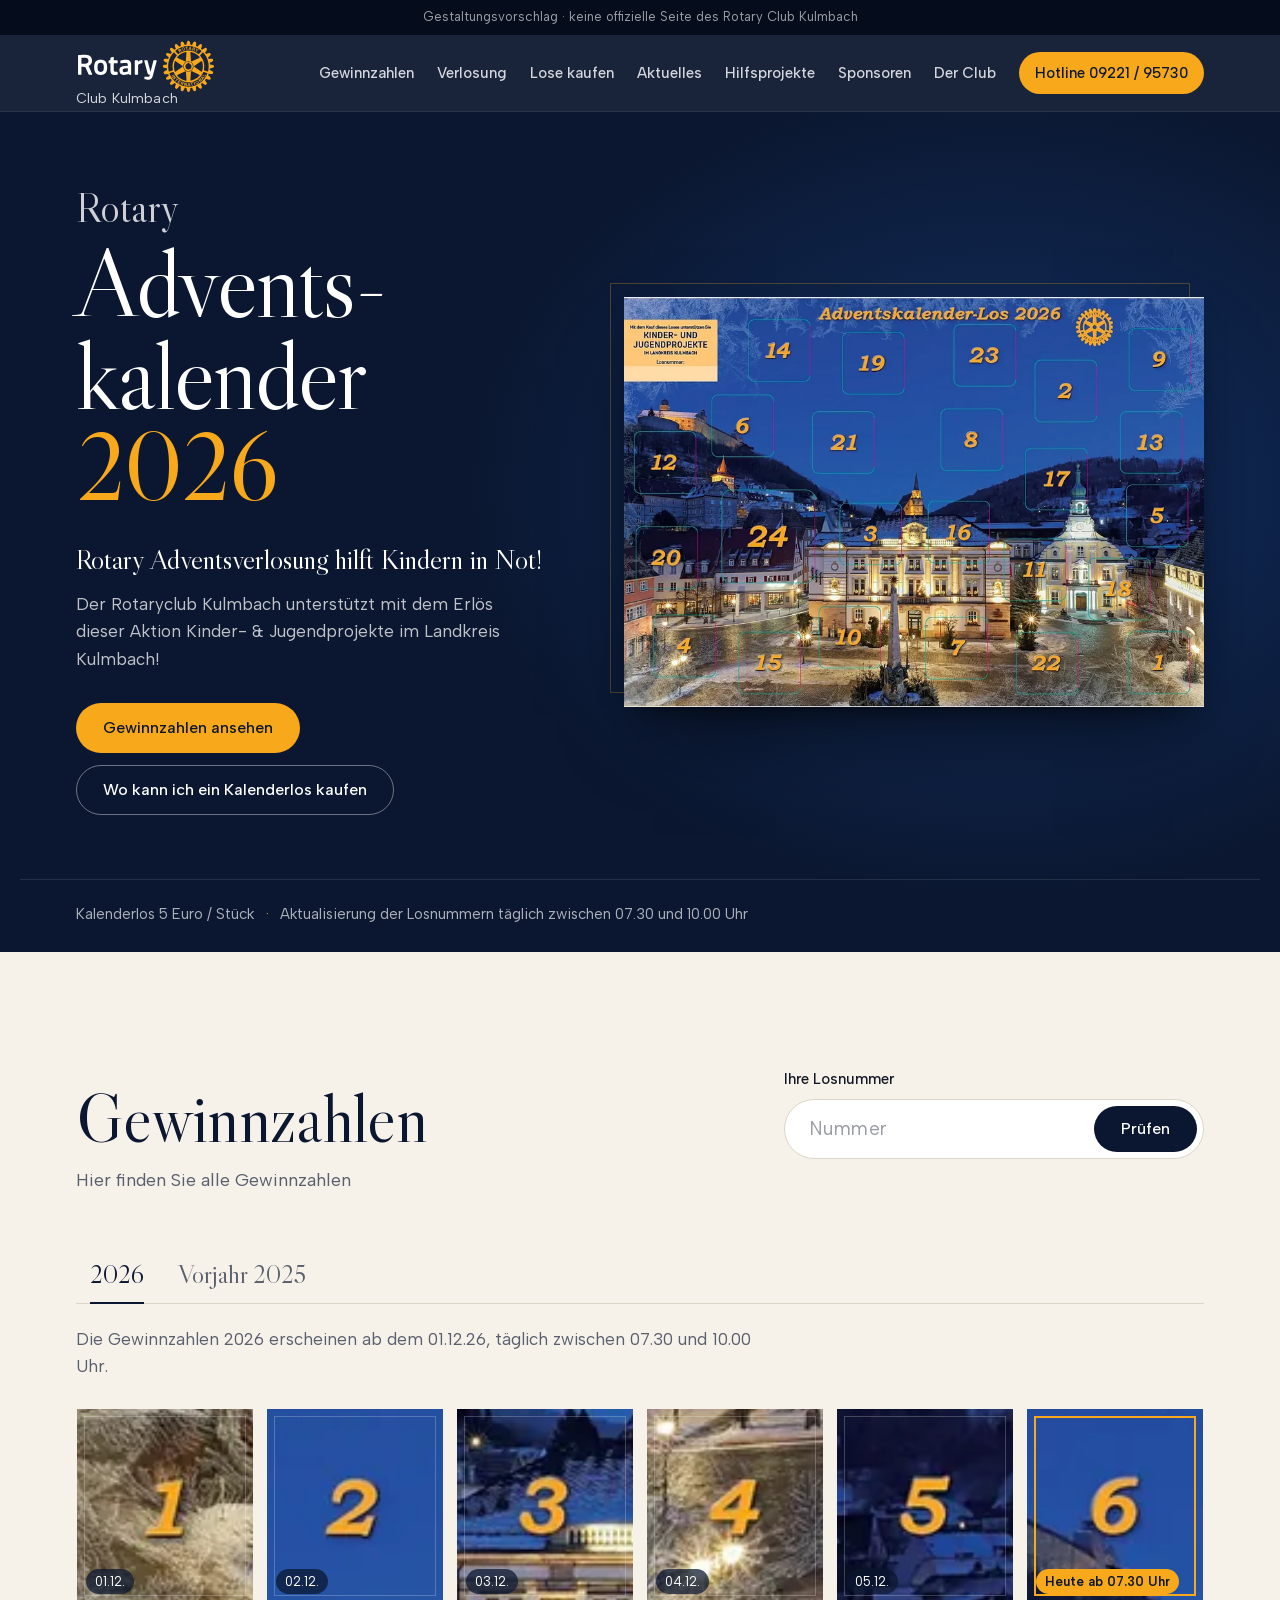
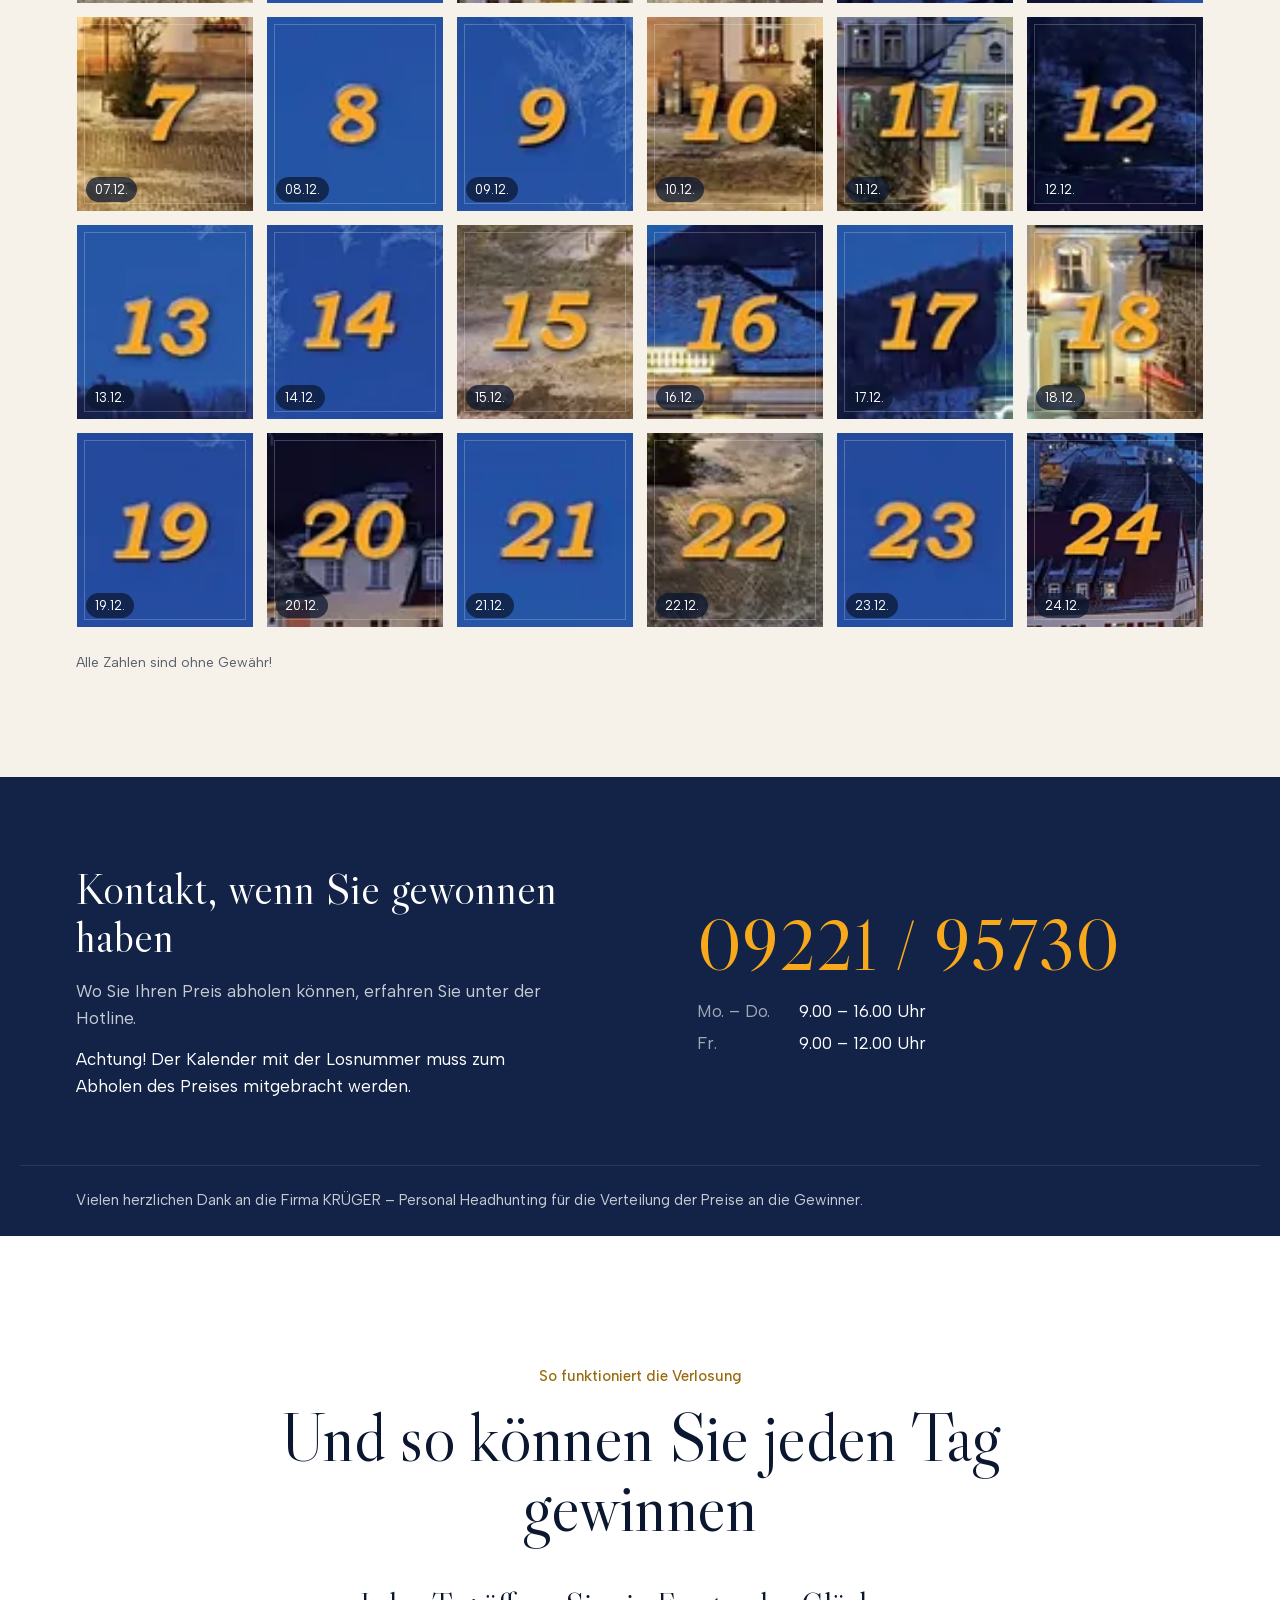
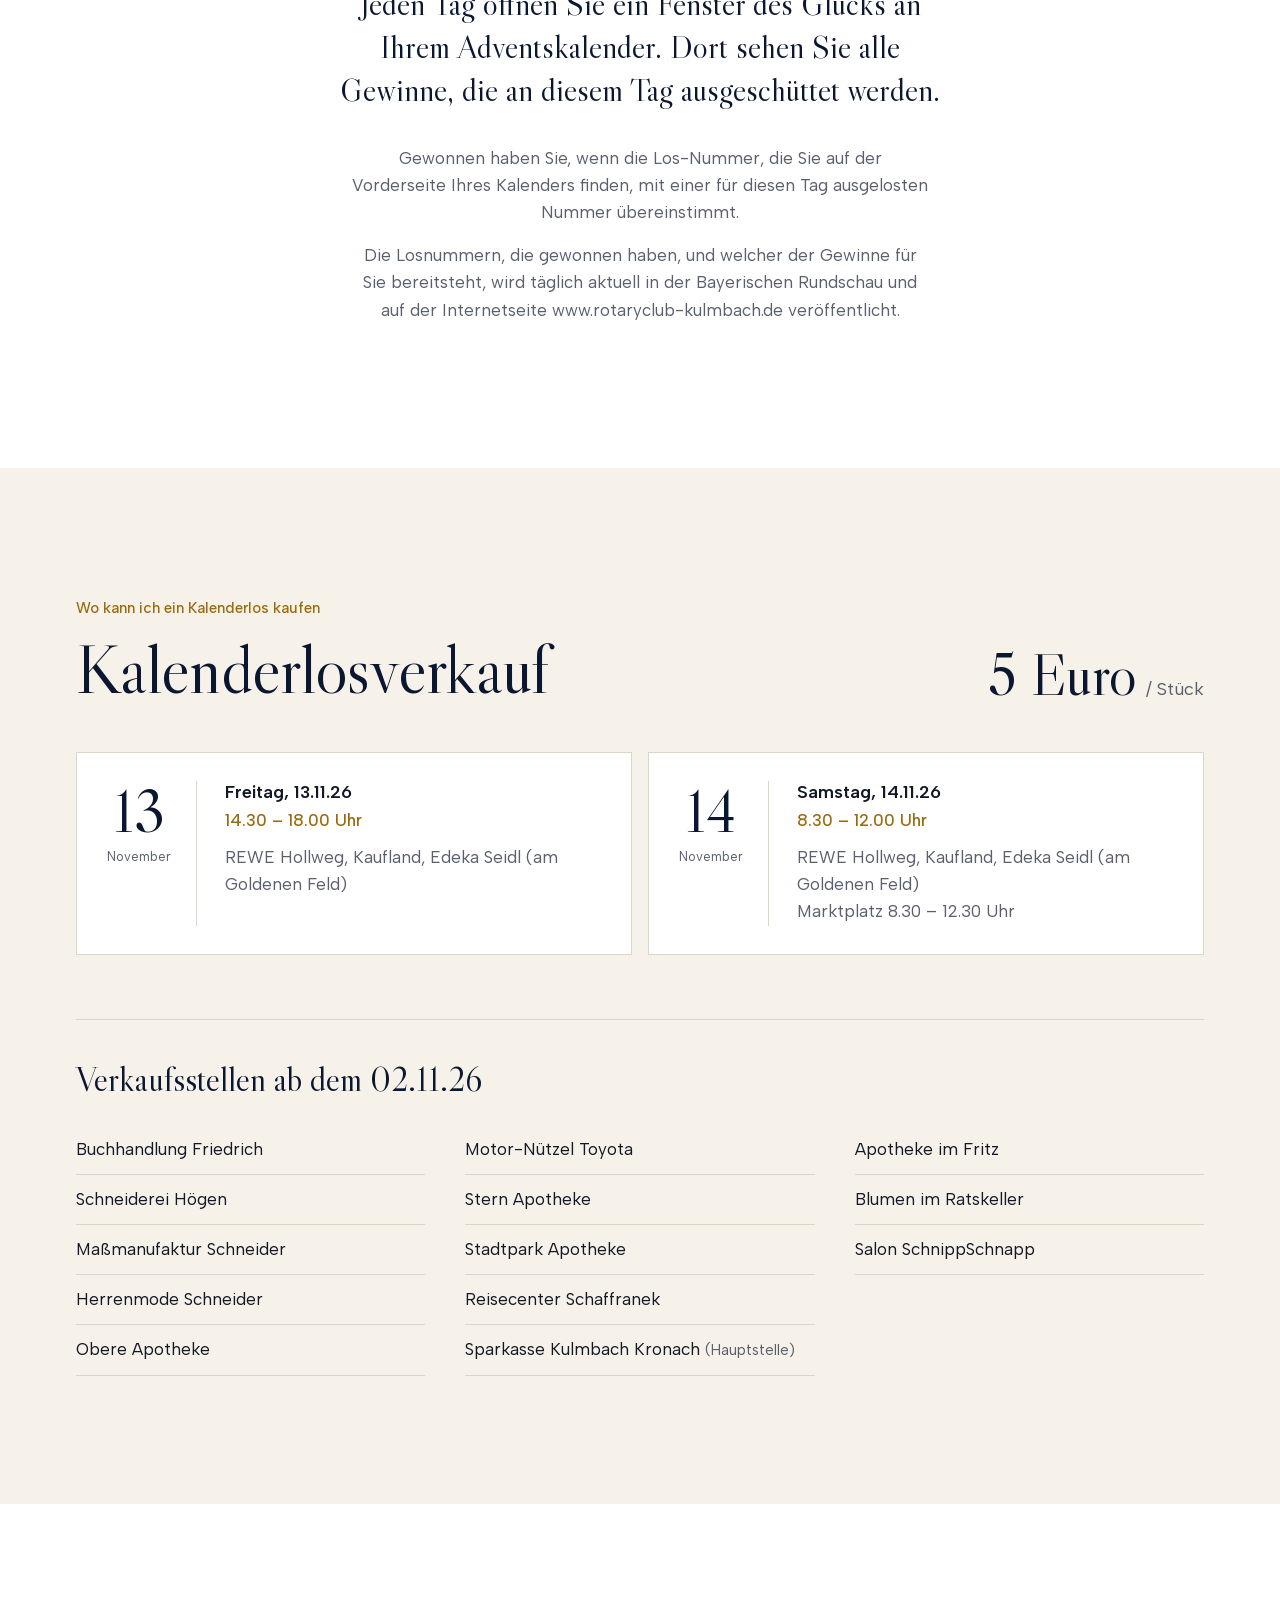
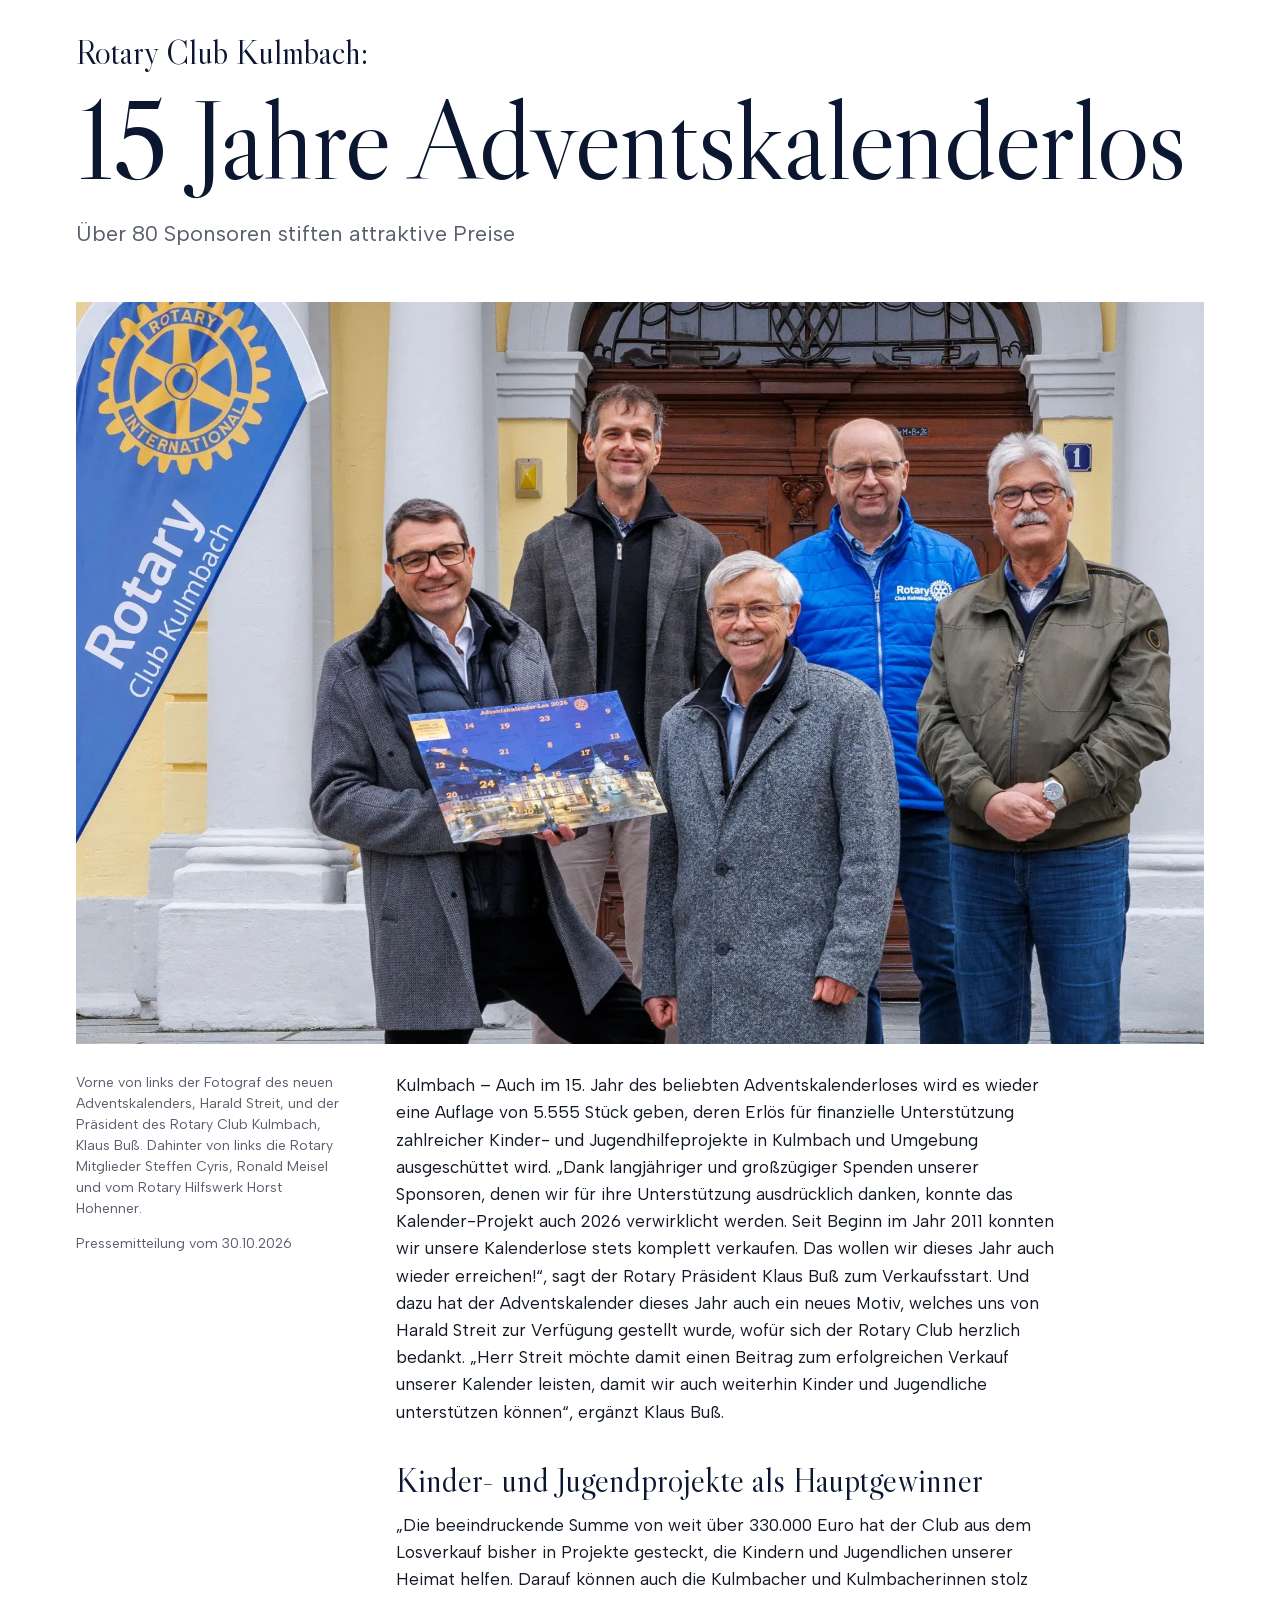
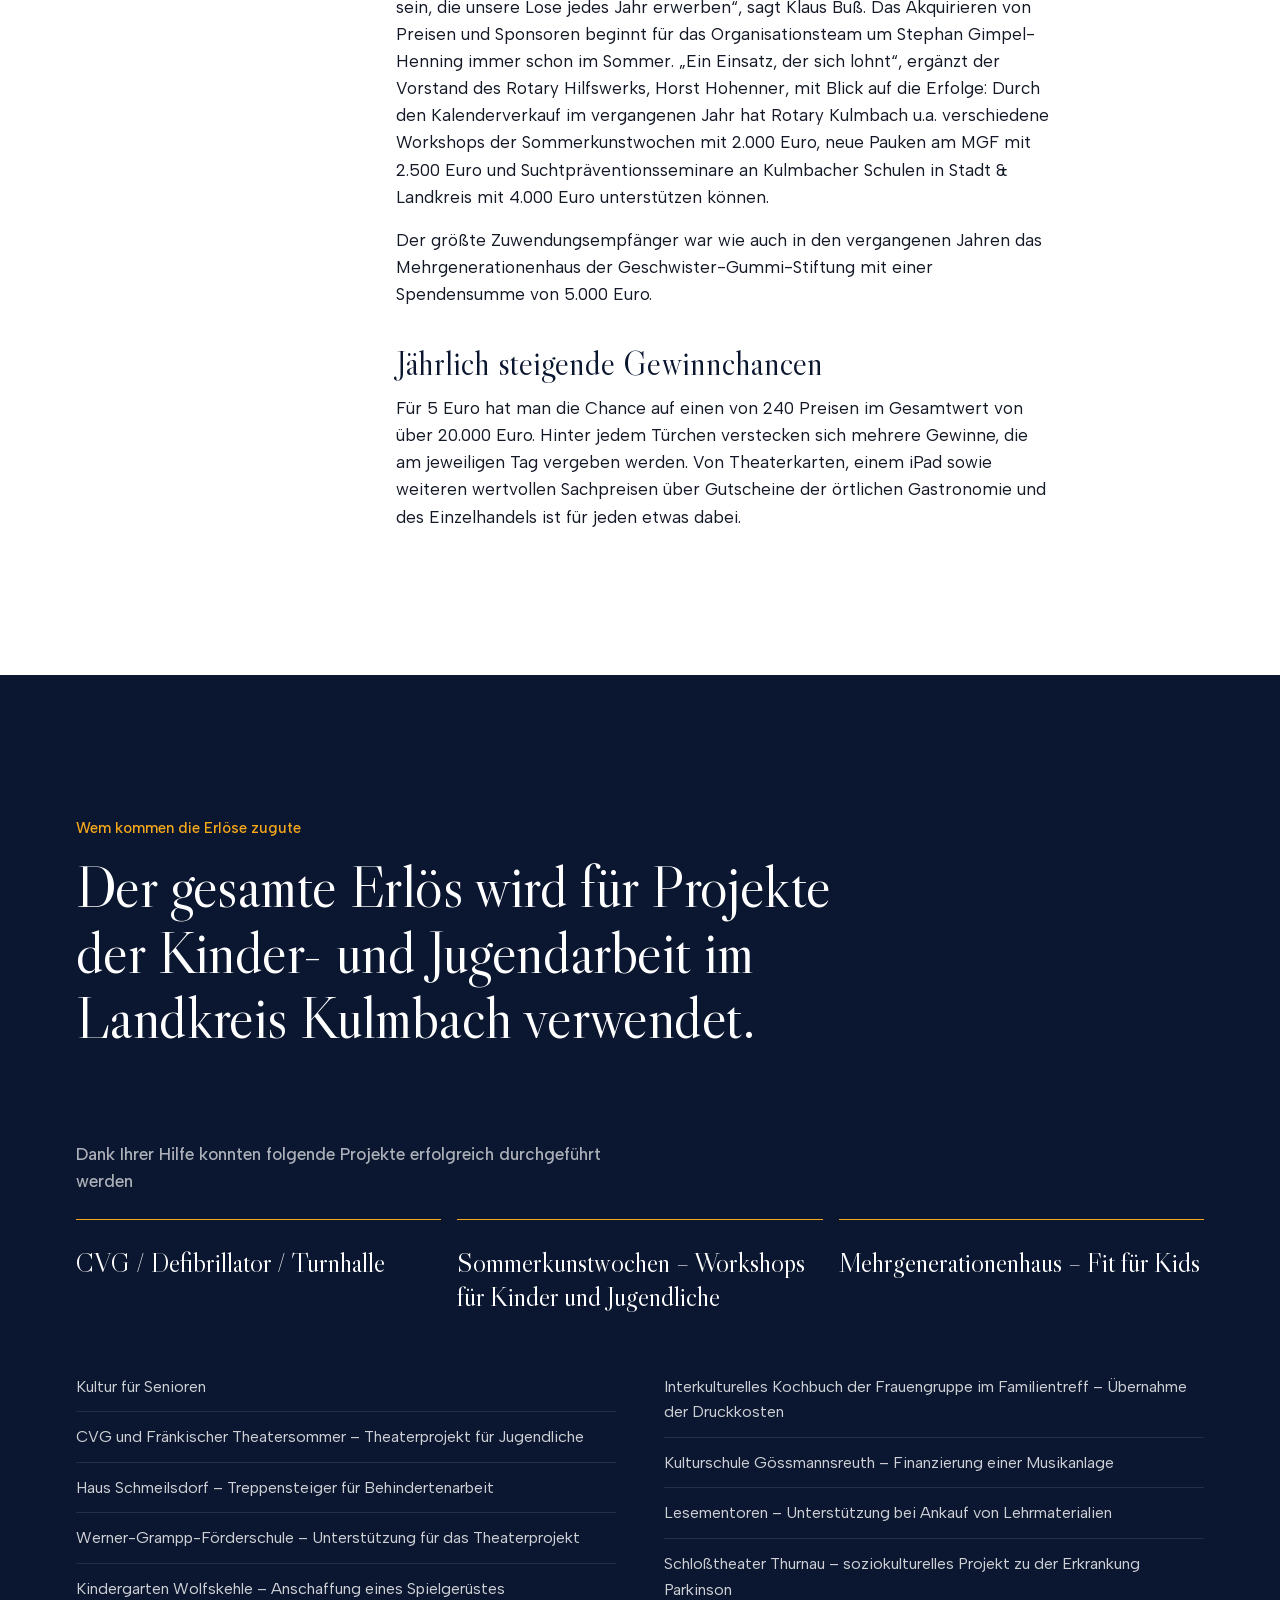
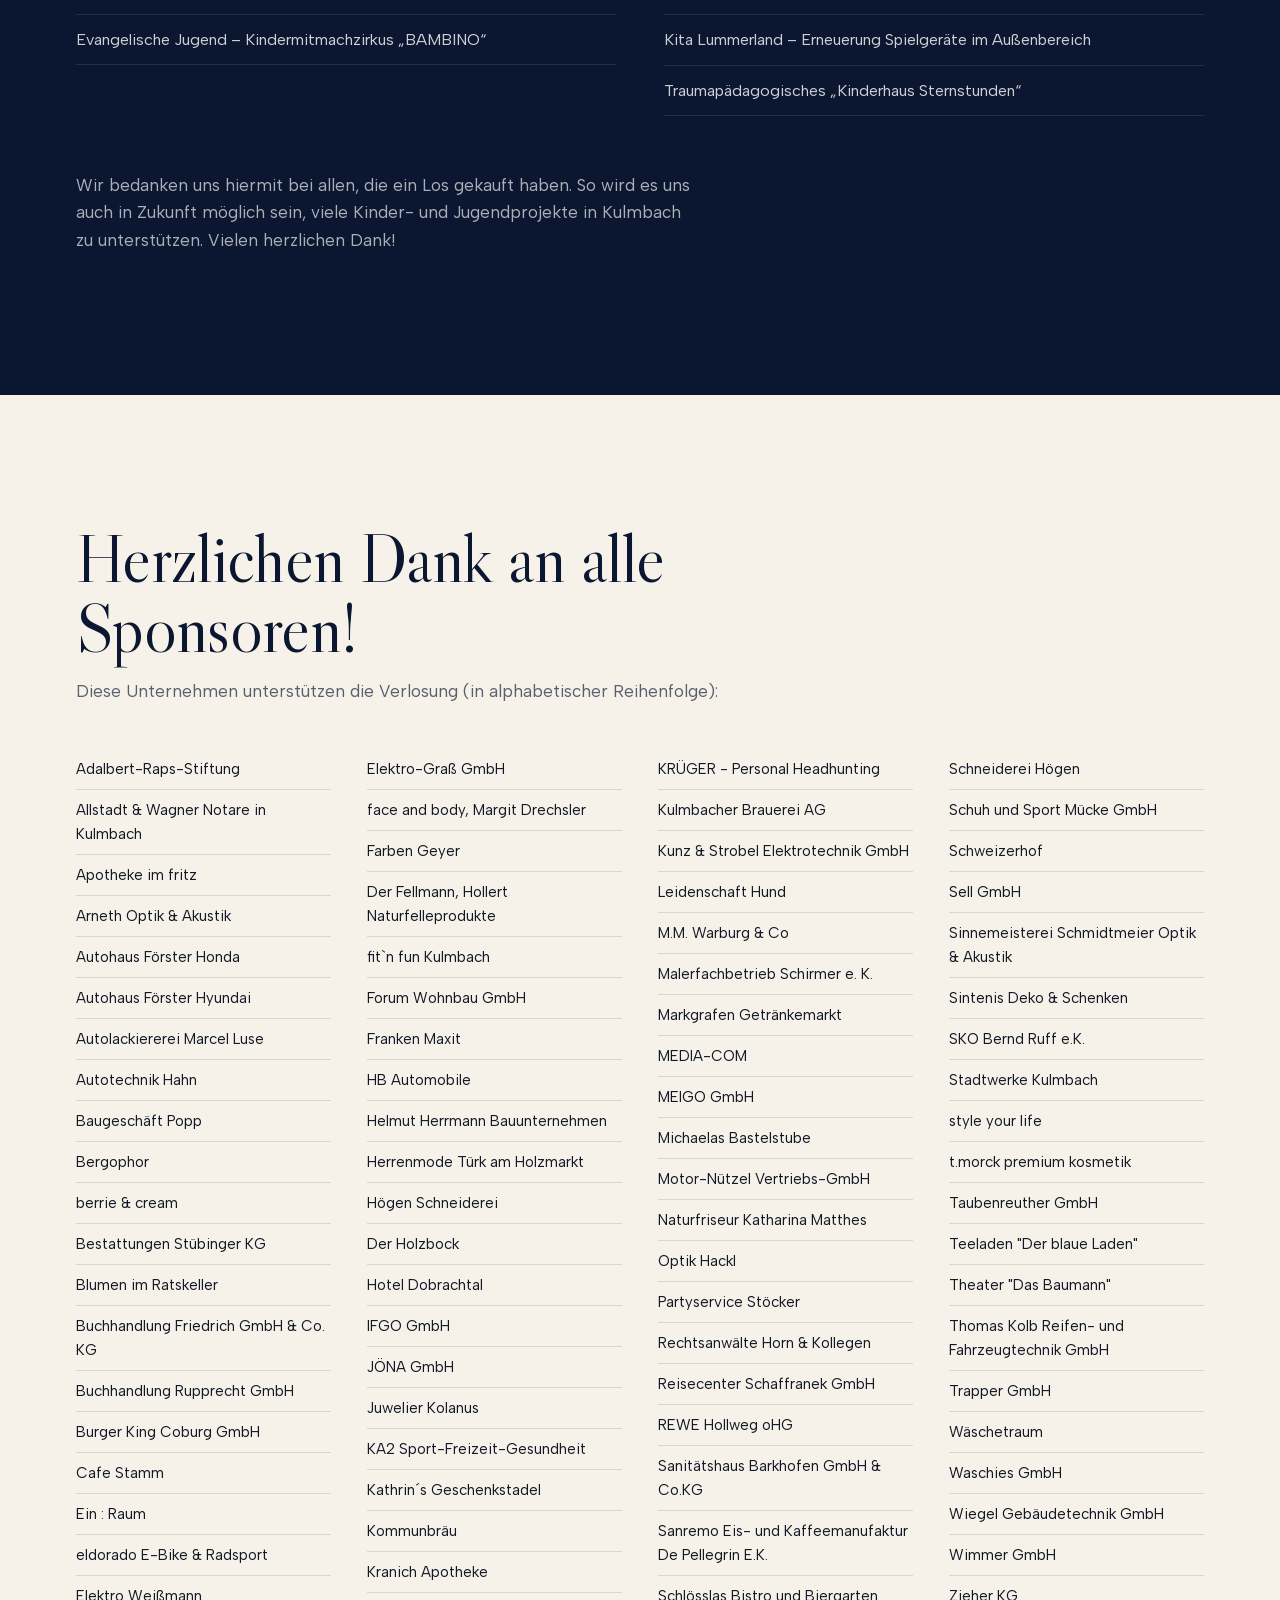
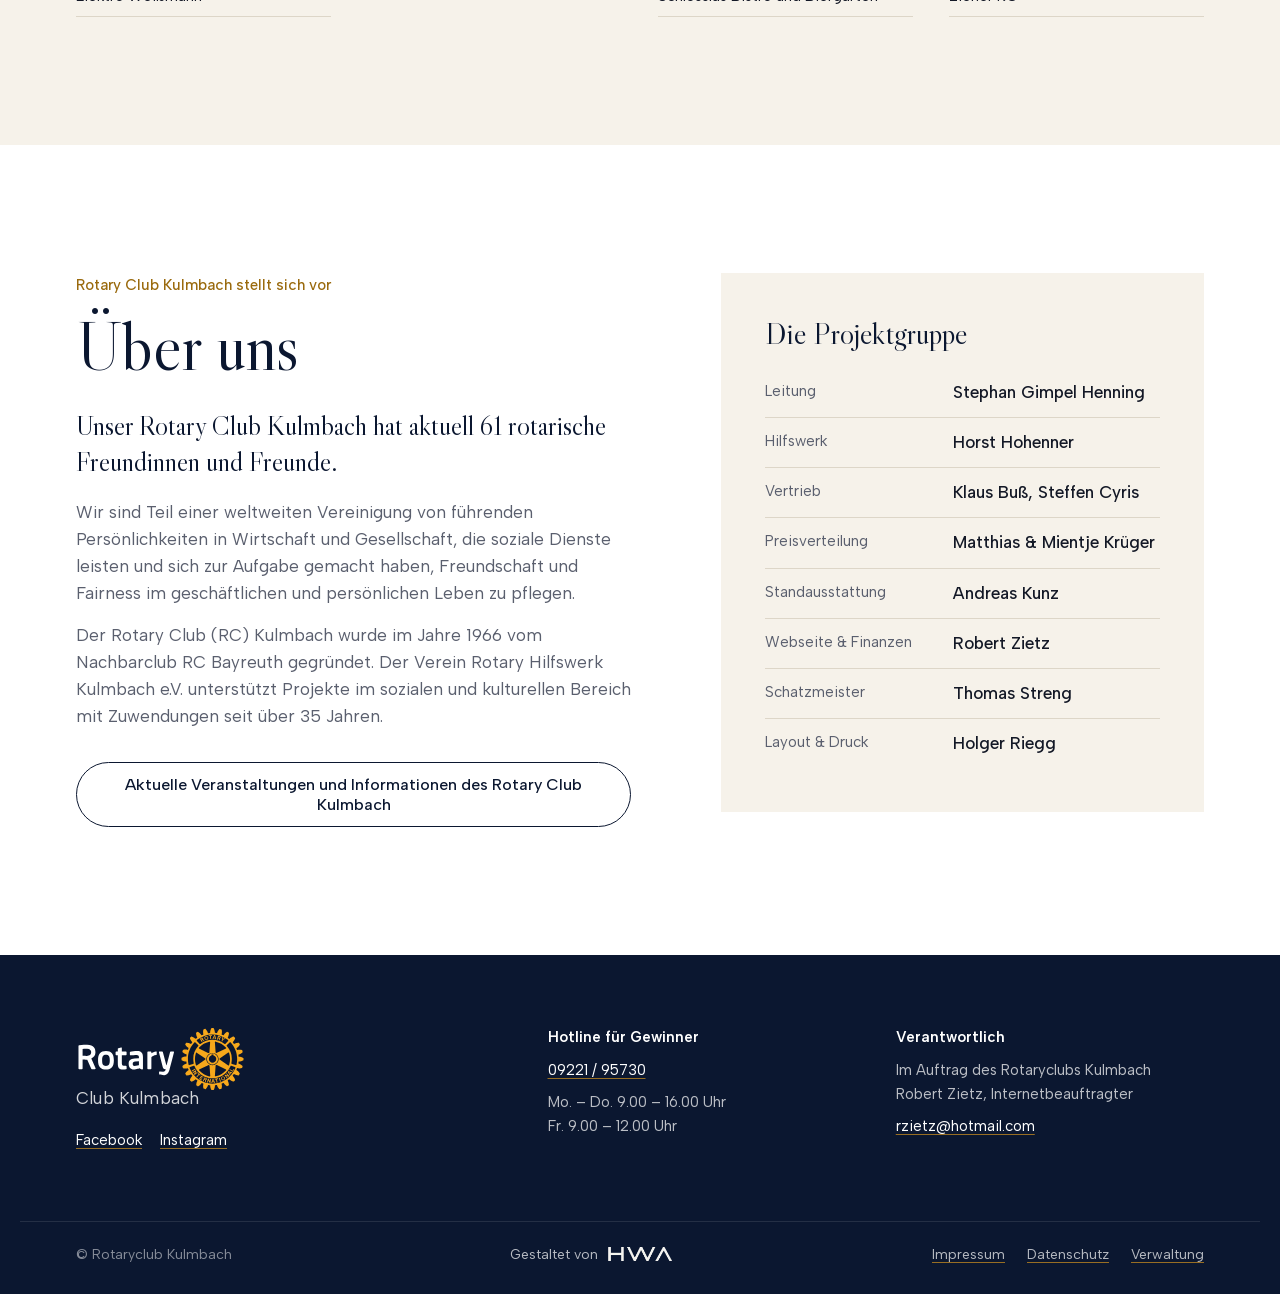
==== commit 9a03a560: "Bestellhinweis per Mail entfernt (Robert Zietz nimmt keine Bestellungen mehr an) Co-Authored-By: Cla" ====
--- a/index.html
+++ b/index.html
@@ -178,7 +178,6 @@
           <li>Blumen im Ratskeller</li>
           <li>Salon SchnippSchnapp</li>
         </ul>
-        <p class="stellen__hinweis">Bestellungen ab 10 Stück, z.B. für Firmen oder im Freundeskreis, sind per Mail an <a href="mailto:rzietz@hotmail.com">rzietz@hotmail.com</a> möglich.</p>
       </div>
     </div>
   </section>
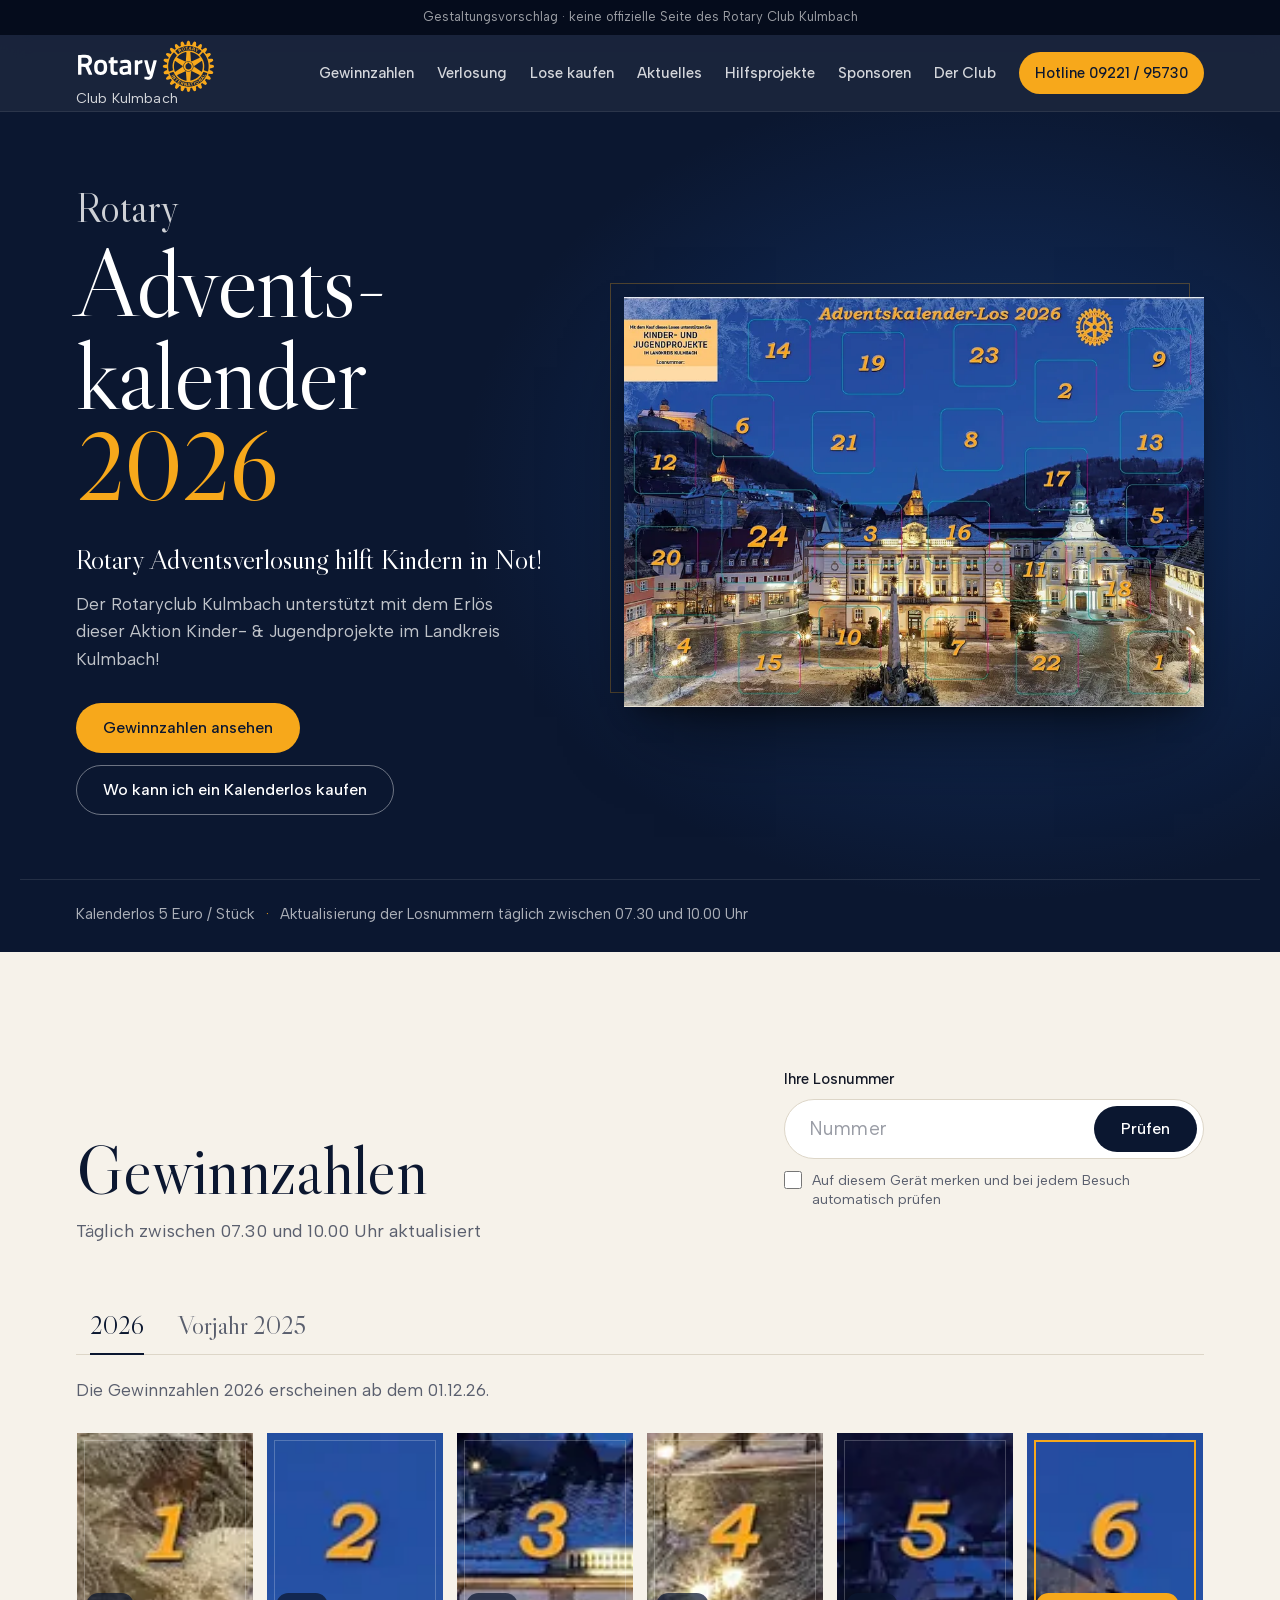
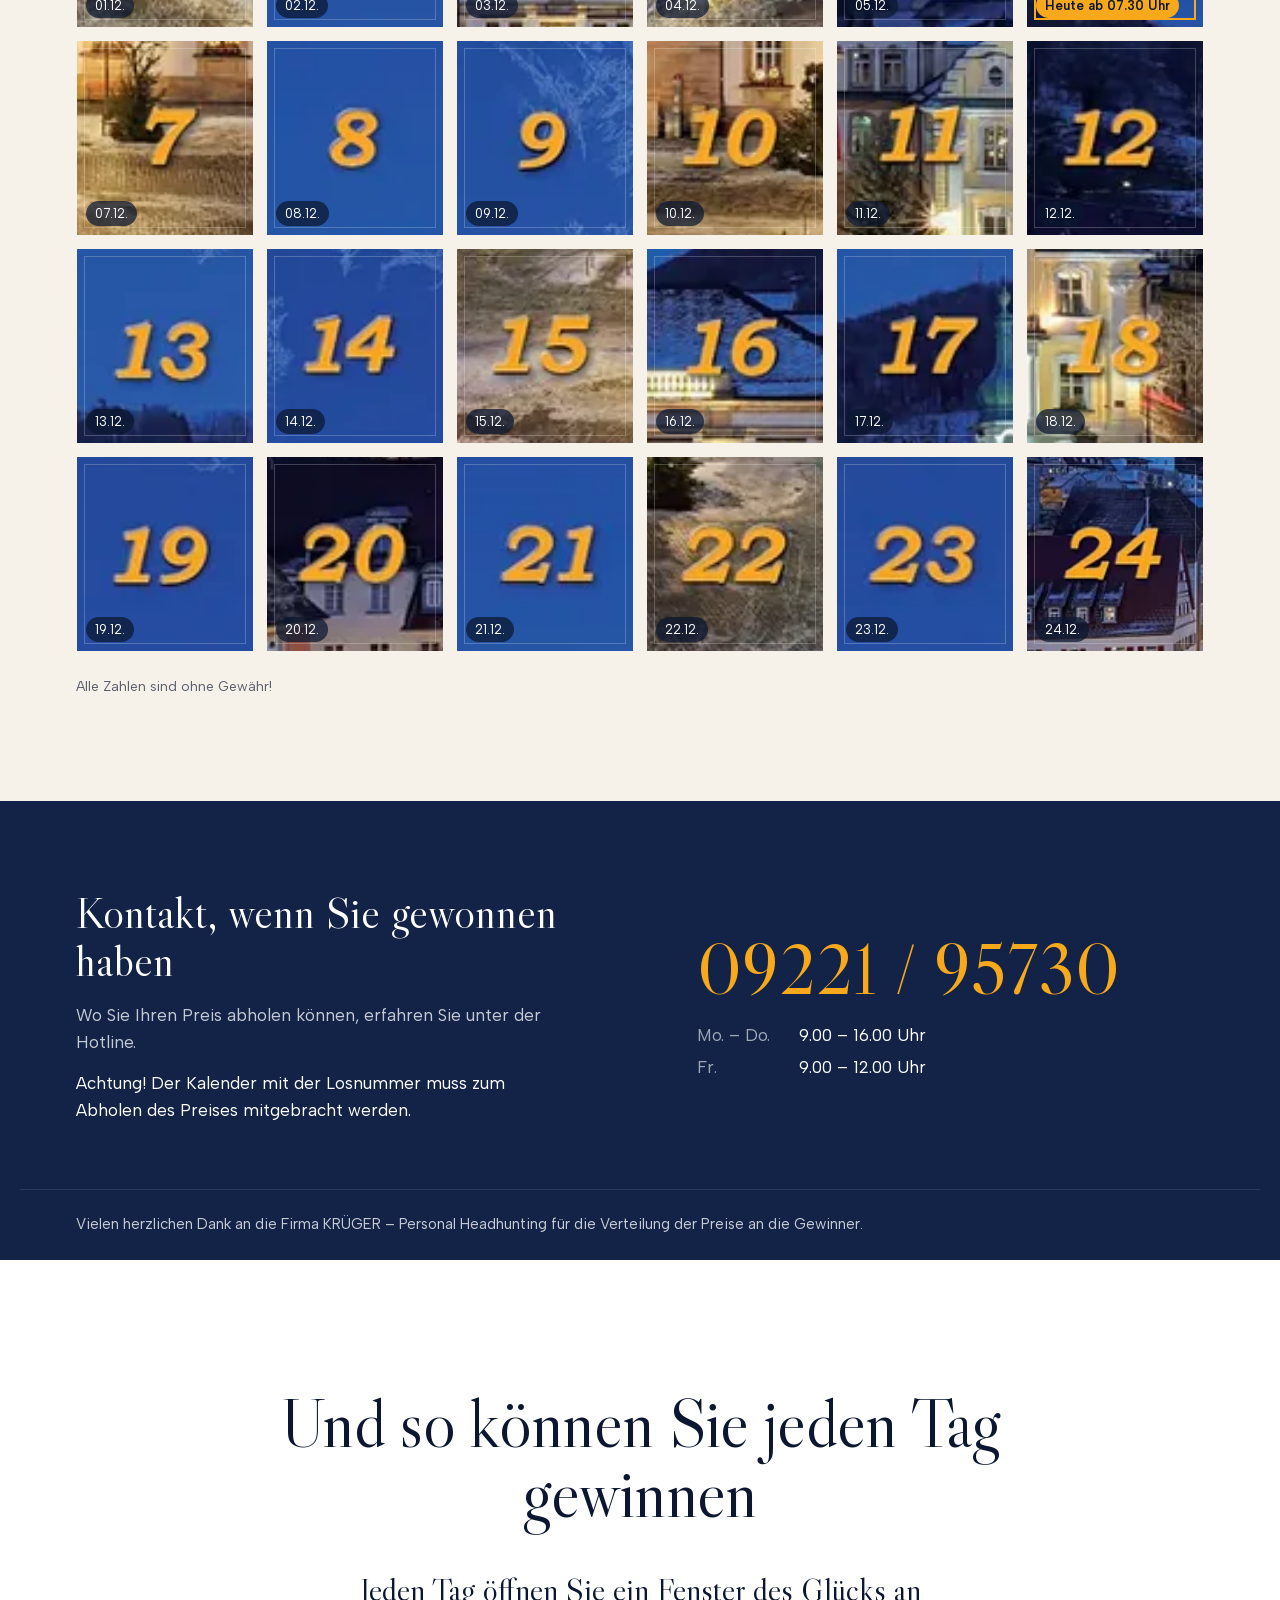
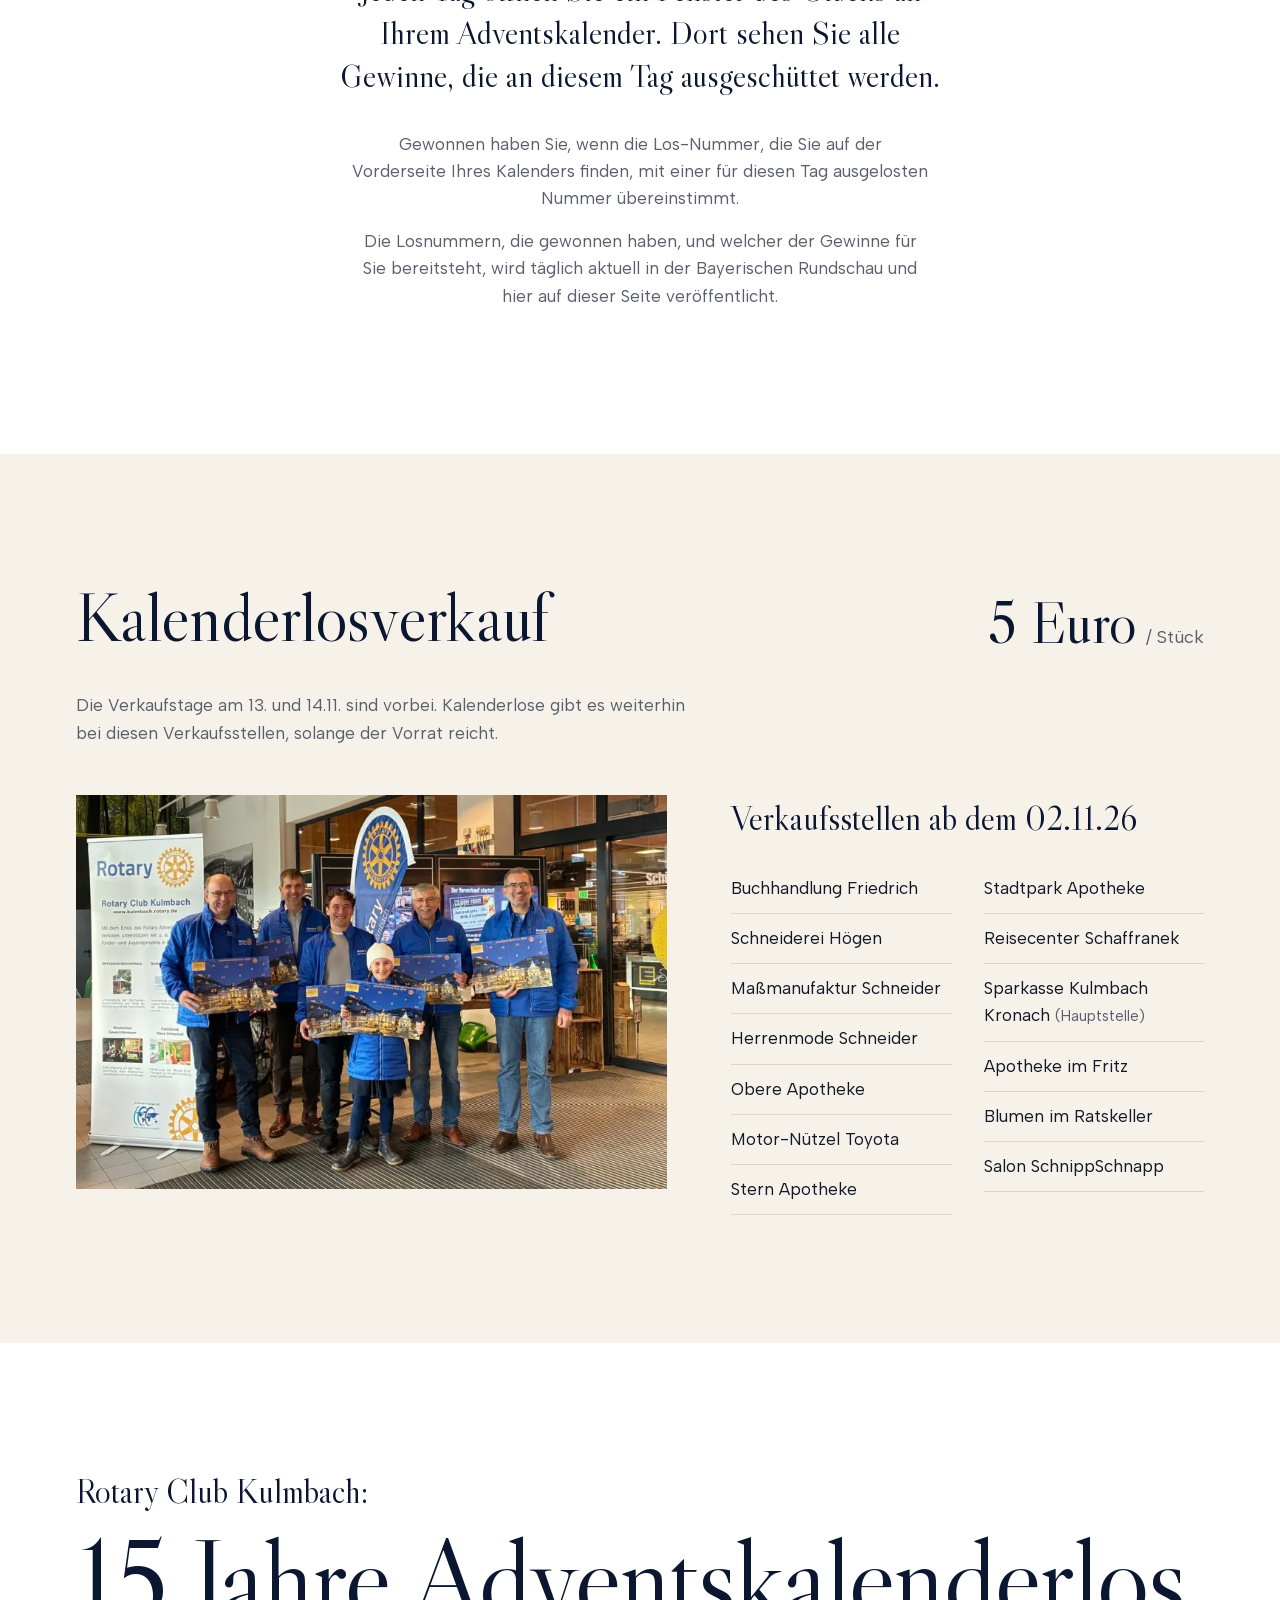
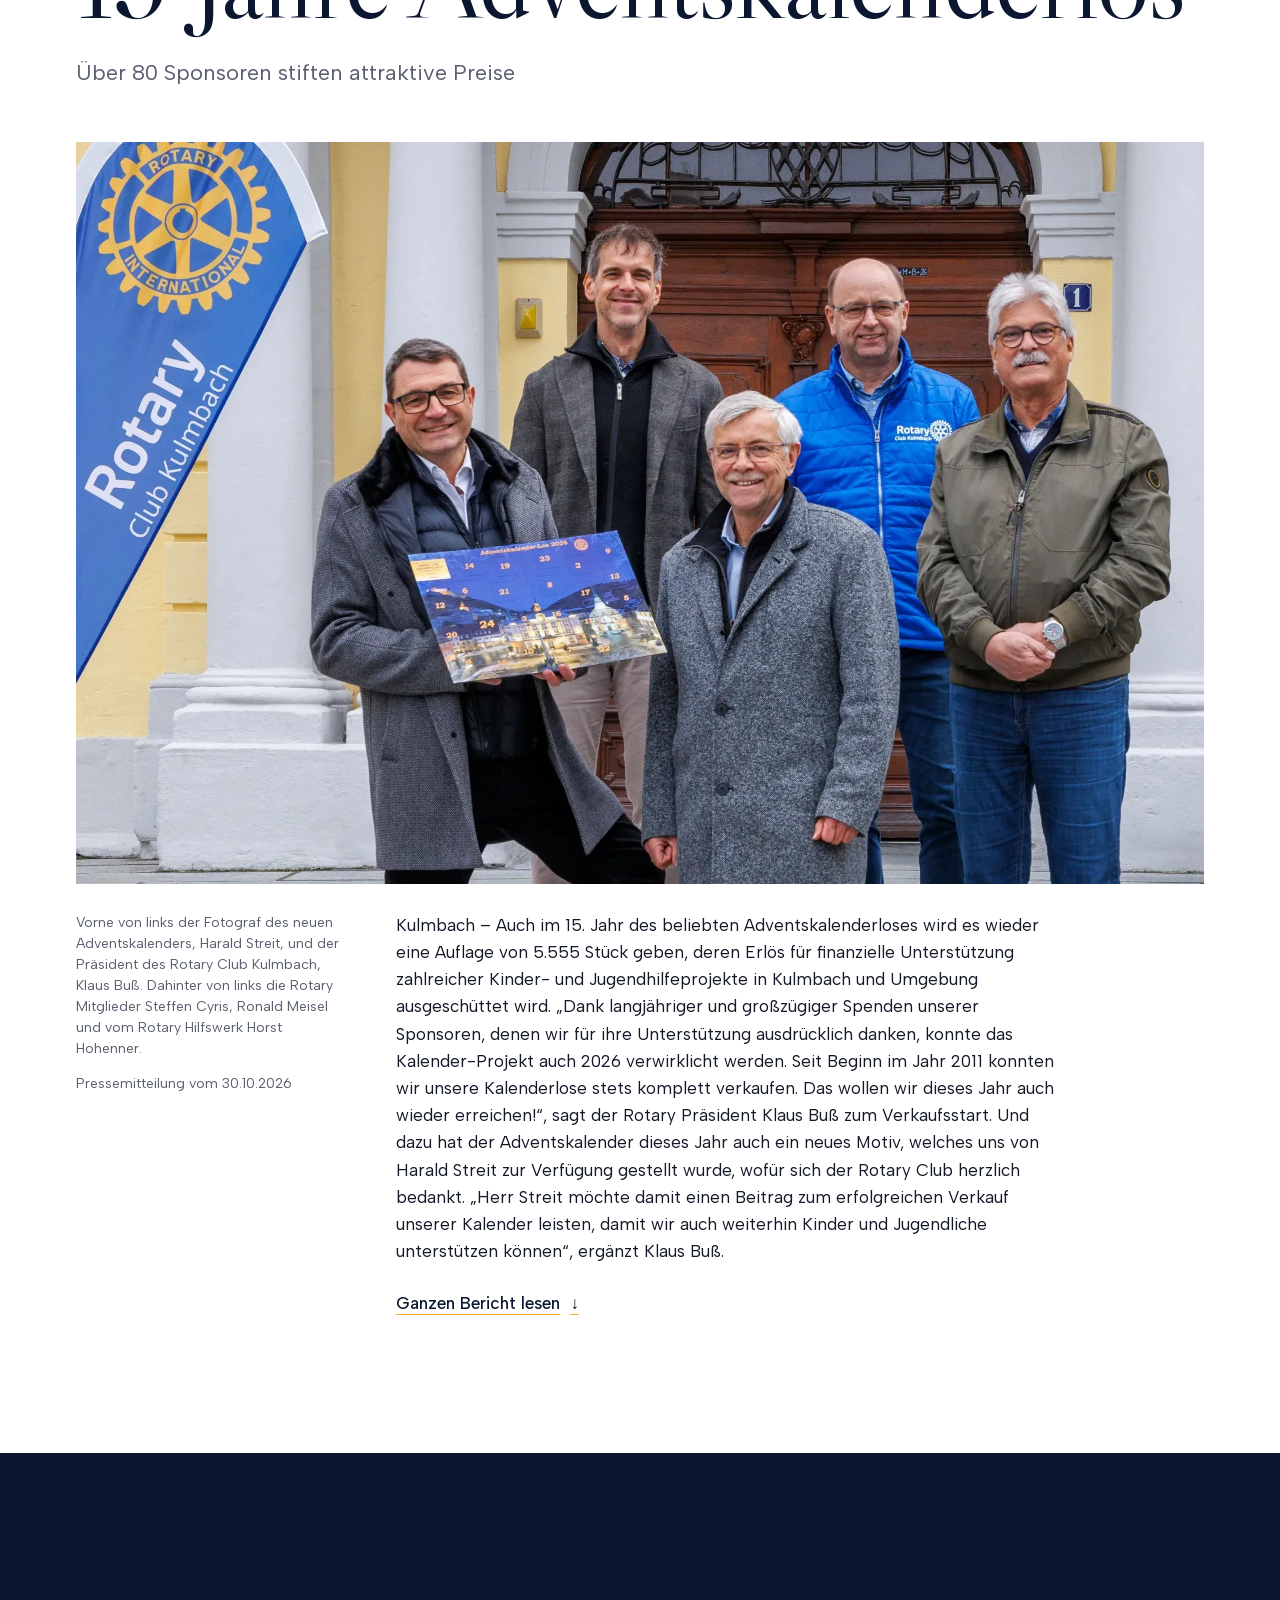
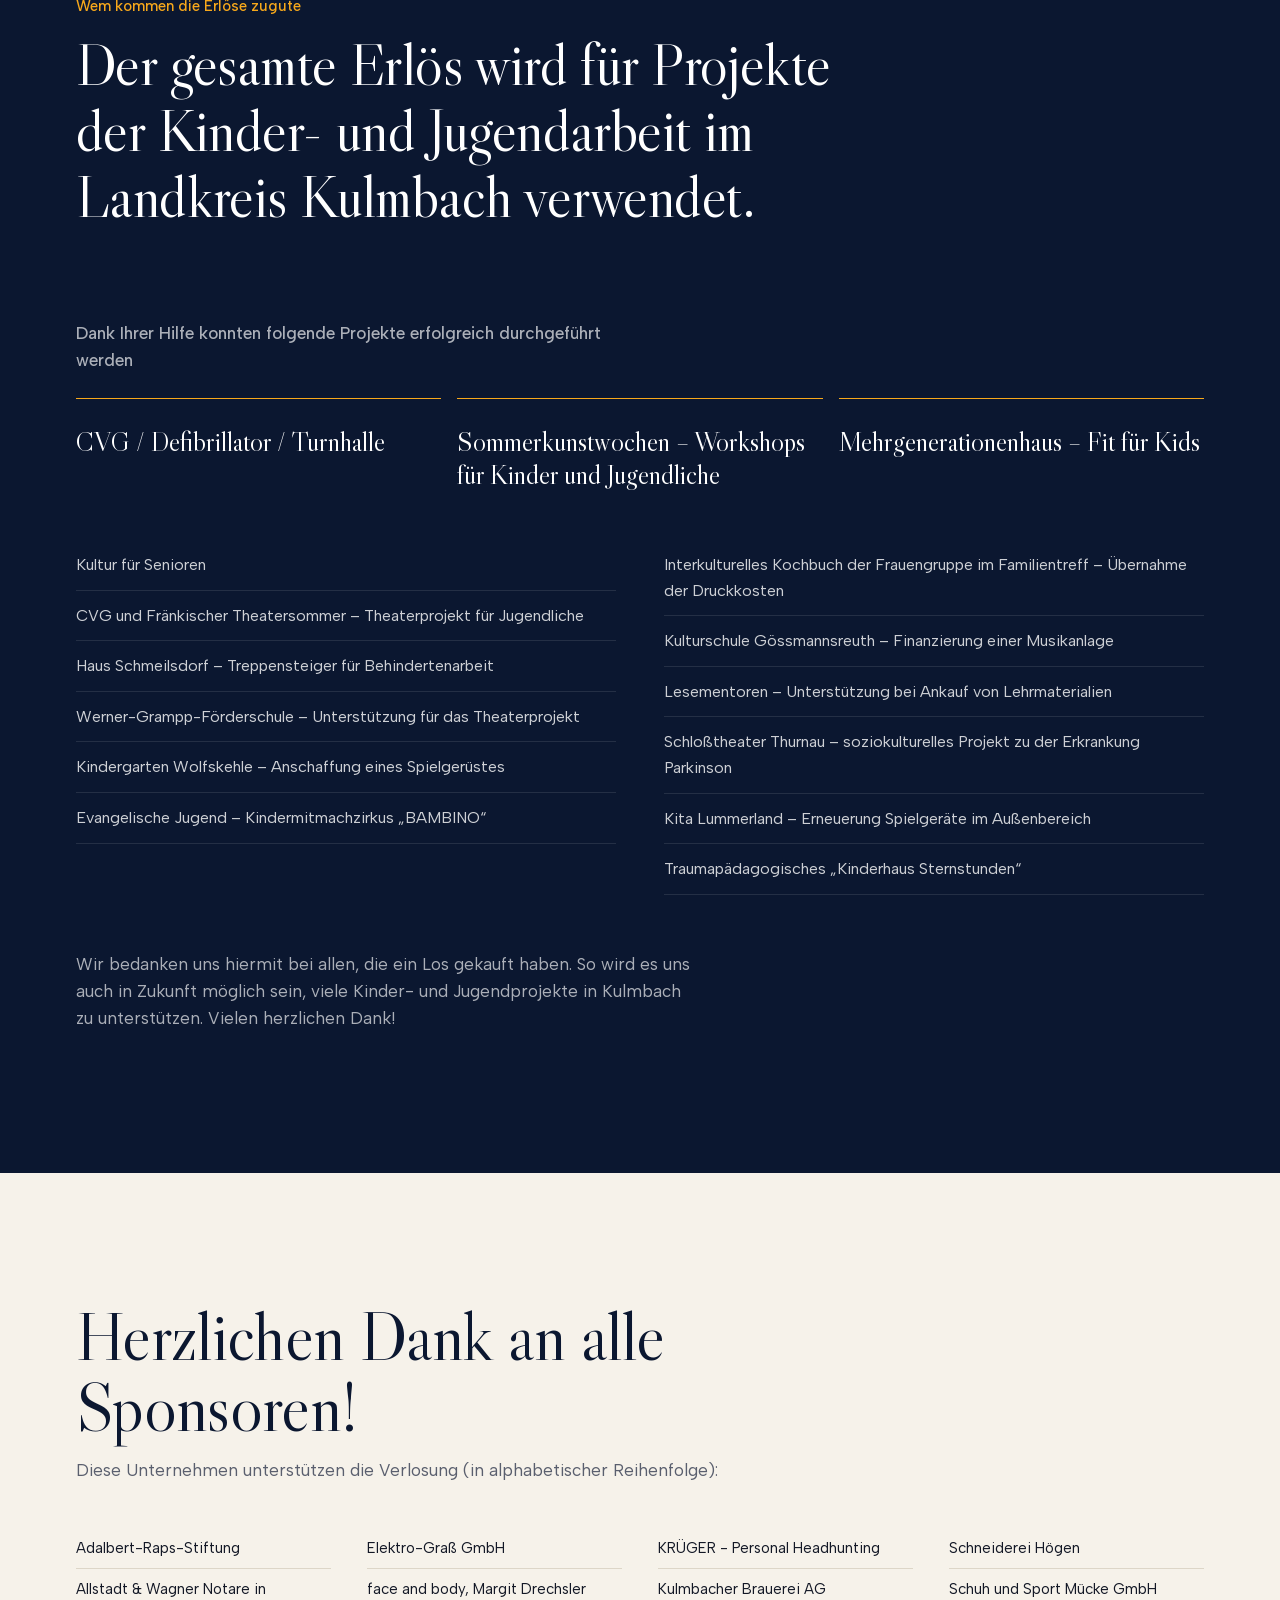
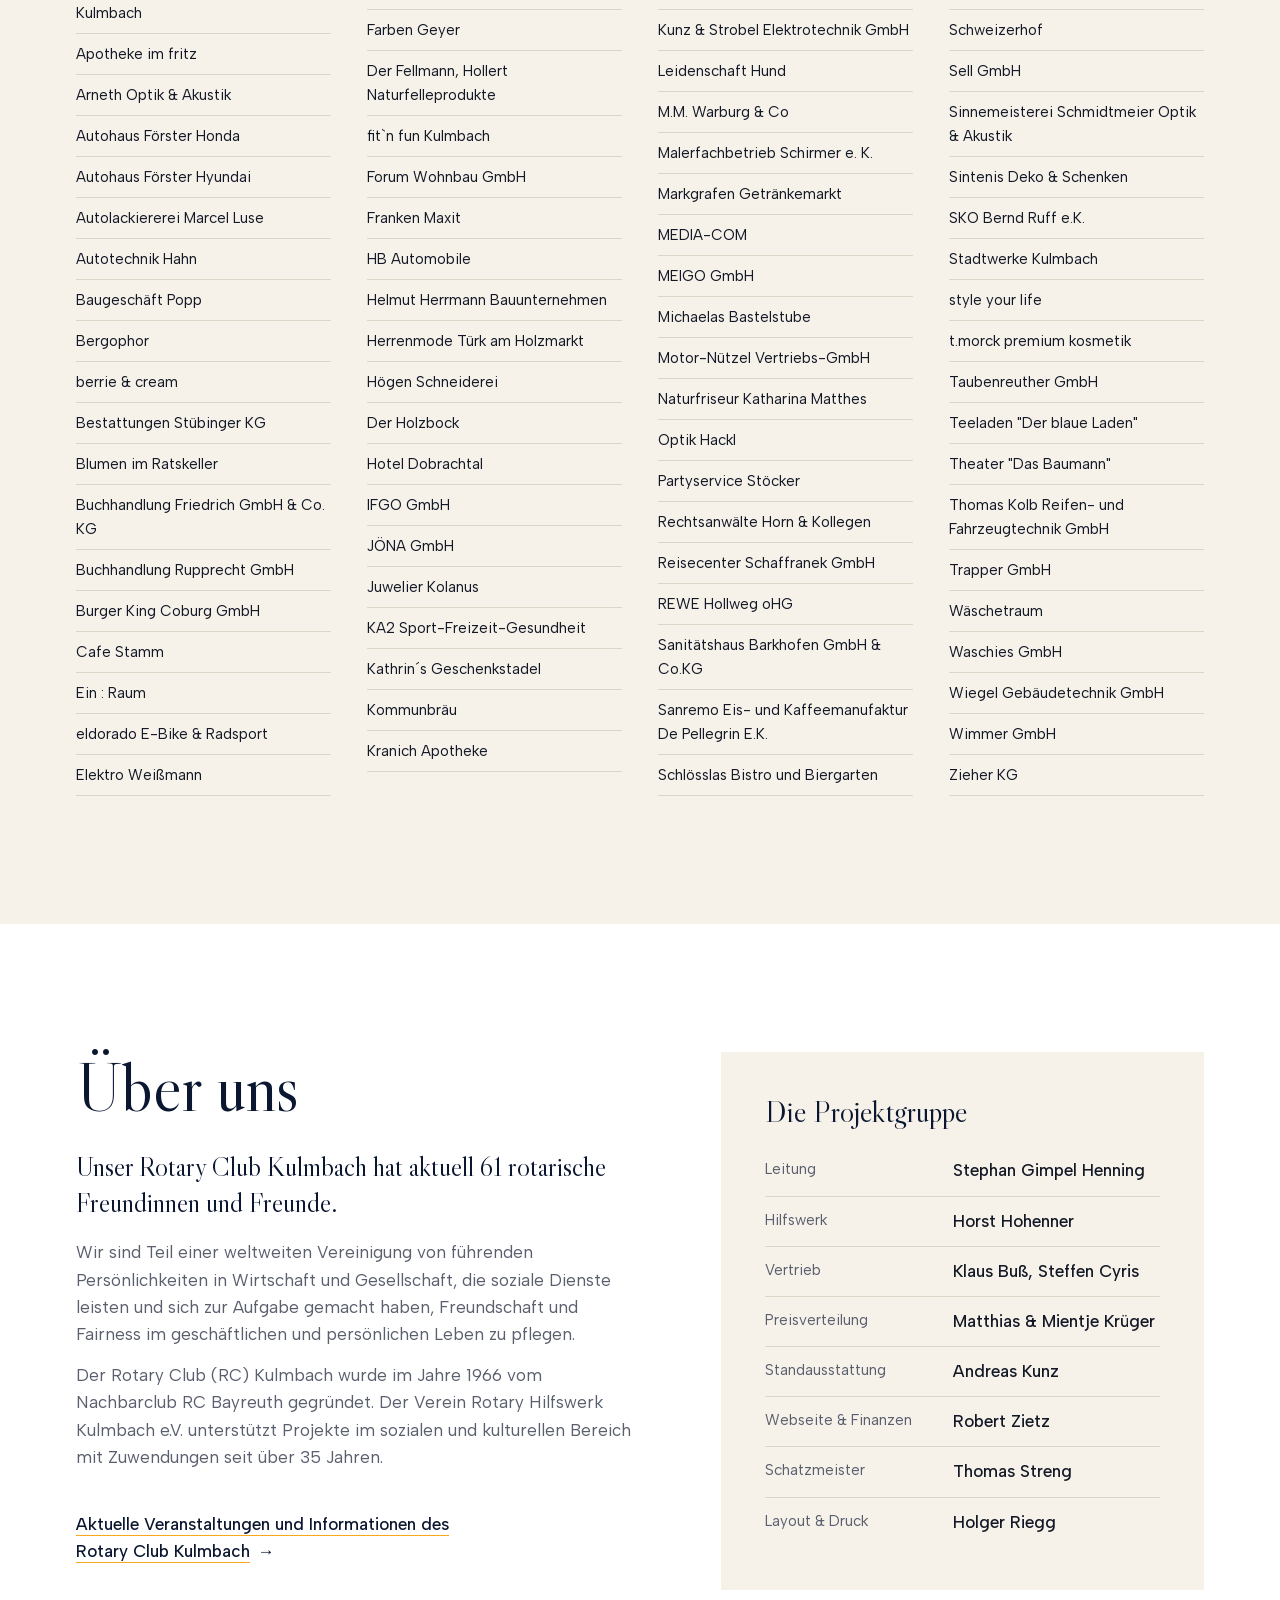
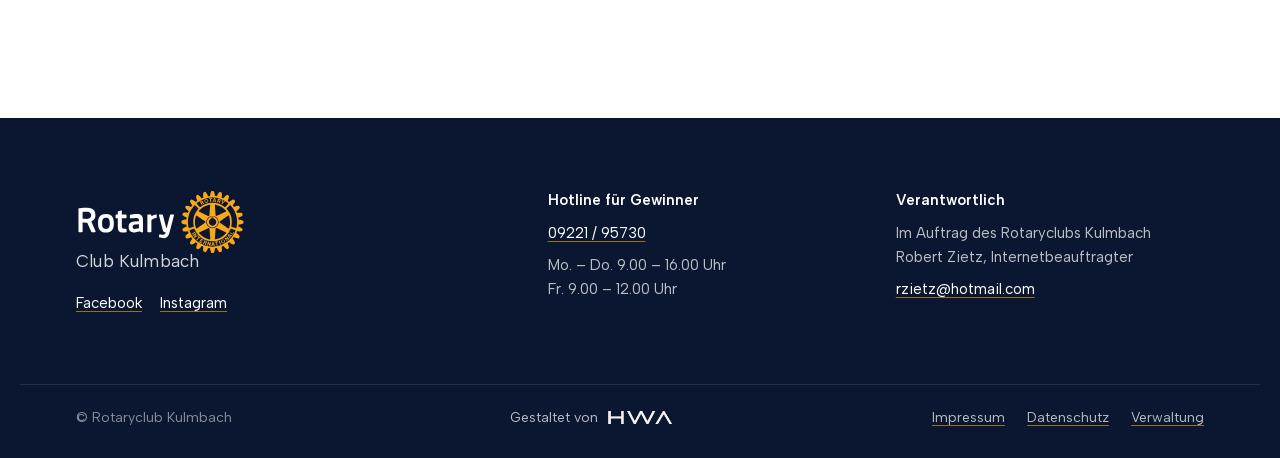
==== commit 667d6e8d: "Feinschliff: Verkaufsfoto, Lose merken, Heute-Hinweis, Weiterleitungen Foto vom Verkauf neben den Ve" ====
--- a/index.html
+++ b/index.html
@@ -23,7 +23,7 @@
 <link rel="manifest" href="manifest.json">
 <link rel="preload" href="fonts/libre-caslon-display.woff2" as="font" type="font/woff2" crossorigin>
 <link rel="preload" href="fonts/albert-sans.woff2" as="font" type="font/woff2" crossorigin>
-<link rel="stylesheet" href="style.css?v=2026110301">
+<link rel="stylesheet" href="style.css?v=2026112002">
 <script>document.documentElement.classList.add('js')</script>
 </head>
 <body>
@@ -81,7 +81,7 @@
       <div class="gewinn__kopf">
         <div>
           <h2 id="gewinn-titel" class="titel">Gewinnzahlen</h2>
-          <p class="gewinn__unter">Hier finden Sie alle Gewinnzahlen</p>
+          <p class="gewinn__unter">Täglich zwischen 07.30 und 10.00 Uhr aktualisiert</p>
         </div>
         <form class="suche" id="suche" role="search" novalidate>
           <label class="suche__label" for="losnummer">Ihre Losnummer</label>
@@ -89,7 +89,12 @@
             <input id="losnummer" name="losnummer" type="text" inputmode="numeric" autocomplete="off" pattern="[0-9]*" maxlength="8" placeholder="Nummer">
             <button class="knopf knopf--nacht" type="submit">Prüfen</button>
           </div>
+          <label class="suche__merken"><input type="checkbox" id="merken"> Auf diesem Gerät merken und bei jedem Besuch automatisch prüfen</label>
           <p class="suche__ergebnis" id="suche-ergebnis" role="status" aria-live="polite"></p>
+          <div class="meine" id="meine-lose" hidden>
+            <p class="meine__titel">Ihre gemerkten Lose</p>
+            <ul class="meine__liste" id="meine-liste"></ul>
+          </div>
         </form>
       </div>
 
@@ -105,7 +110,7 @@
     </div>
   </section>
 
-  <section class="hotline" aria-labelledby="hotline-titel">
+  <section class="hotline" id="hotline" aria-labelledby="hotline-titel">
     <div class="rahmen hotline__innen">
       <div>
         <h2 id="hotline-titel" class="hotline__titel">Kontakt, wenn Sie gewonnen haben</h2>
@@ -125,41 +130,26 @@
 
   <section class="verlosung" id="verlosung" aria-labelledby="verlosung-titel">
     <div class="rahmen rahmen--schmal">
-      <p class="vorzeile">So funktioniert die Verlosung</p>
       <h2 id="verlosung-titel" class="titel">Und so können Sie jeden Tag gewinnen</h2>
       <p class="verlosung__gross">Jeden Tag öffnen Sie ein Fenster des Glücks an Ihrem Adventskalender. Dort sehen Sie alle Gewinne, die an diesem Tag ausgeschüttet werden.</p>
       <p>Gewonnen haben Sie, wenn die Los-Nummer, die Sie auf der Vorderseite Ihres Kalenders finden, mit einer für diesen Tag ausgelosten Nummer übereinstimmt.</p>
-      <p>Die Losnummern, die gewonnen haben, und welcher der Gewinne für Sie bereitsteht, wird täglich aktuell in der Bayerischen Rundschau und auf der Internetseite www.rotaryclub-kulmbach.de veröffentlicht.</p>
+      <p>Die Losnummern, die gewonnen haben, und welcher der Gewinne für Sie bereitsteht, wird täglich aktuell in der Bayerischen Rundschau und hier auf dieser Seite veröffentlicht.</p>
     </div>
   </section>
 
   <section class="lose" id="lose" aria-labelledby="lose-titel">
     <div class="rahmen">
       <div class="lose__kopf">
-        <p class="vorzeile">Wo kann ich ein Kalenderlos kaufen</p>
         <h2 id="lose-titel" class="titel">Kalenderlosverkauf</h2>
         <p class="lose__preis"><span>5 Euro</span> / Stück</p>
       </div>
 
-      <div class="verkaufstage">
-        <article class="tag">
-          <p class="tag__datum"><span class="tag__nr">13</span><span class="tag__monat">November</span></p>
-          <div>
-            <h3 class="tag__titel">Freitag, 13.11.26</h3>
-            <p class="tag__zeit">14.30 – 18.00 Uhr</p>
-            <p>REWE Hollweg, Kaufland, Edeka Seidl (am Goldenen Feld)</p>
-          </div>
-        </article>
-        <article class="tag">
-          <p class="tag__datum"><span class="tag__nr">14</span><span class="tag__monat">November</span></p>
-          <div>
-            <h3 class="tag__titel">Samstag, 14.11.26</h3>
-            <p class="tag__zeit">8.30 – 12.00 Uhr</p>
-            <p>REWE Hollweg, Kaufland, Edeka Seidl (am Goldenen Feld)</p>
-            <p>Marktplatz 8.30 – 12.30 Uhr</p>
-          </div>
-        </article>
-      </div>
+      <p class="lose__hinweis">Die Verkaufstage am 13. und 14.11. sind vorbei. Kalenderlose gibt es weiterhin bei diesen Verkaufsstellen, solange der Vorrat reicht.</p>
+
+      <div class="lose__raster">
+      <figure class="lose__foto">
+        <img src="bilder/verkauf-edeka.webp" srcset="bilder/verkauf-edeka-800.webp 800w, bilder/verkauf-edeka.webp 1260w" sizes="(min-width: 1240px) 640px, (min-width: 900px) 54vw, 92vw" width="1260" height="840" alt="Fünf Mitglieder des Rotary Club Kulmbach und ein Mädchen in blauen Rotary-Jacken halten im Eingang eines Edeka-Markts Adventskalender 2026 in den Händen, daneben ein Rotary-Banner" loading="lazy" decoding="async">
+      </figure>
 
       <div class="stellen">
         <h3 class="stellen__titel">Verkaufsstellen ab dem 02.11.26</h3>
@@ -179,6 +169,7 @@
           <li>Salon SchnippSchnapp</li>
         </ul>
       </div>
+      </div>
     </div>
   </section>
 
@@ -196,11 +187,14 @@
         </div>
         <div class="bericht__text">
           <p>Kulmbach – Auch im 15. Jahr des beliebten Adventskalenderloses wird es wieder eine Auflage von 5.555 Stück geben, deren Erlös für finanzielle Unterstützung zahlreicher Kinder- und Jugendhilfeprojekte in Kulmbach und Umgebung ausgeschüttet wird. „Dank langjähriger und großzügiger Spenden unserer Sponsoren, denen wir für ihre Unterstützung ausdrücklich danken, konnte das Kalender-Projekt auch 2026 verwirklicht werden. Seit Beginn im Jahr 2011 konnten wir unsere Kalenderlose stets komplett verkaufen. Das wollen wir dieses Jahr auch wieder erreichen!“, sagt der Rotary Präsident Klaus Buß zum Verkaufsstart. Und dazu hat der Adventskalender dieses Jahr auch ein neues Motiv, welches uns von Harald Streit zur Verfügung gestellt wurde, wofür sich der Rotary Club herzlich bedankt. „Herr Streit möchte damit einen Beitrag zum erfolgreichen Verkauf unserer Kalender leisten, damit wir auch weiterhin Kinder und Jugendliche unterstützen können“, ergänzt Klaus Buß.</p>
+          <details class="bericht__mehr">
+          <summary>Ganzen Bericht lesen</summary>
           <h3>Kinder- und Jugendprojekte als Hauptgewinner</h3>
           <p>„Die beeindruckende Summe von weit über 330.000 Euro hat der Club aus dem Losverkauf bisher in Projekte gesteckt, die Kindern und Jugendlichen unserer Heimat helfen. Darauf können auch die Kulmbacher und Kulmbacherinnen stolz sein, die unsere Lose jedes Jahr erwerben“, sagt Klaus Buß. Das Akquirieren von Preisen und Sponsoren beginnt für das Organisationsteam um Stephan Gimpel-Henning immer schon im Sommer. „Ein Einsatz, der sich lohnt“, ergänzt der Vorstand des Rotary Hilfswerks, Horst Hohenner, mit Blick auf die Erfolge: Durch den Kalenderverkauf im vergangenen Jahr hat Rotary Kulmbach u.a. verschiedene Workshops der Sommerkunstwochen mit 2.000 Euro, neue Pauken am MGF mit 2.500 Euro und Suchtpräventionsseminare an Kulmbacher Schulen in Stadt &amp; Landkreis mit 4.000 Euro unterstützen können.</p>
           <p>Der größte Zuwendungsempfänger war wie auch in den vergangenen Jahren das Mehrgenerationenhaus der Geschwister-Gummi-Stiftung mit einer Spendensumme von 5.000 Euro.</p>
           <h3>Jährlich steigende Gewinnchancen</h3>
           <p>Für 5 Euro hat man die Chance auf einen von 240 Preisen im Gesamtwert von über 20.000 Euro. Hinter jedem Türchen verstecken sich mehrere Gewinne, die am jeweiligen Tag vergeben werden. Von Theaterkarten, einem iPad sowie weiteren wertvollen Sachpreisen über Gutscheine der örtlichen Gastronomie und des Einzelhandels ist für jeden etwas dabei.</p>
+          </details>
         </div>
       </div>
     </div>
@@ -331,12 +325,11 @@
   <section class="club" id="club" aria-labelledby="club-titel">
     <div class="rahmen club__innen">
       <div class="club__text">
-        <p class="vorzeile">Rotary Club Kulmbach stellt sich vor</p>
         <h2 id="club-titel" class="titel">Über uns</h2>
         <p class="club__lead">Unser Rotary Club Kulmbach hat aktuell 61 rotarische Freundinnen und Freunde.</p>
         <p>Wir sind Teil einer weltweiten Vereinigung von führenden Persönlichkeiten in Wirtschaft und Gesellschaft, die soziale Dienste leisten und sich zur Aufgabe gemacht haben, Freundschaft und Fairness im geschäftlichen und persönlichen Leben zu pflegen.</p>
         <p>Der Rotary Club (RC) Kulmbach wurde im Jahre 1966 vom Nachbarclub RC Bayreuth gegründet. Der Verein Rotary Hilfswerk Kulmbach e.V. unterstützt Projekte im sozialen und kulturellen Bereich mit Zuwendungen seit über 35 Jahren.</p>
-        <a class="knopf knopf--linie-dunkel" href="https://kulmbach.rotary.de/" rel="noopener">Aktuelle Veranstaltungen und Informationen des Rotary Club Kulmbach</a>
+        <a class="pfeil-link" href="https://kulmbach.rotary.de/" rel="noopener">Aktuelle Veranstaltungen und Informationen des Rotary Club Kulmbach<span aria-hidden="true">→</span></a>
       </div>
       <div class="gruppe">
         <h3 class="gruppe__titel">Die Projektgruppe</h3>
@@ -386,6 +379,6 @@
 
 <script src="app-kopf.js?v=2026102904"></script>
 <script src="gewinnzahlen.js?v=2026102904"></script>
-<script src="app.js?v=2026102904"></script>
+<script src="app.js?v=2026112002"></script>
 </body>
 </html>
--- a/style.css
+++ b/style.css
@@ -74,10 +74,19 @@
   text-decoration: none; text-align: center;
   border: 1px solid transparent; border-radius: 999px;
   cursor: pointer;
-  transition: transform .3s var(--kurve), opacity .3s var(--kurve);
-}
-.knopf:hover { transform: translateY(-2px); }
-.knopf:active { transform: translateY(0); opacity: .85; }
+  transition: transform .2s ease-out, opacity .15s ease-out;
+}
+.knopf:active { transform: scale(.98); opacity: .88; transition-duration: .08s; }
+@media (hover: hover) {
+  .knopf:hover { transform: translateY(-2px); }
+  .knopf:active { transform: scale(.98); }
+  .pfeil-link:hover span { transform: translateX(4px); }
+}
+a:focus-visible, button:focus-visible, summary:focus-visible, input:focus-visible {
+  outline: 2px solid var(--gold-dunkel); outline-offset: 3px; border-radius: 4px;
+}
+.knopf:focus-visible { border-radius: 999px; }
+.suche__feld input:focus-visible { outline: 0; }
 .knopf--gold { background: var(--gold); color: var(--nacht); }
 .knopf--linie { border-color: rgba(255,255,255,.4); color: var(--weiss); }
 .knopf--linie-dunkel { border-color: var(--nacht); color: var(--nacht); }
@@ -114,8 +123,10 @@
   content: ""; position: absolute; left: 0; right: 0; bottom: 0; height: 1px; background: var(--gold);
   transform: scaleX(0); transform-origin: left; transition: transform .3s var(--kurve);
 }
-.navigation a:hover { color: var(--weiss); }
-.navigation a:hover::after { transform: scaleX(1); }
+@media (hover: hover) {
+  .navigation a:hover { color: var(--weiss); }
+  .navigation a:hover::after { transform: scaleX(1); }
+}
 .navigation .navigation__hotline {
   color: var(--nacht); background: var(--gold); padding: 9px 16px; border-radius: 999px;
 }
@@ -188,6 +199,16 @@
 }
 .suche__feld input::placeholder { color: #9A9DA6; font-weight: 400; }
 .suche__feld .knopf { min-height: 46px; }
+.suche__merken { display: flex; gap: 10px; align-items: flex-start; margin-top: 12px; font-size: 14px; line-height: 1.4; color: var(--grau); cursor: pointer; }
+.suche__merken input { flex: none; width: 18px; height: 18px; margin: 0; accent-color: var(--nacht); }
+.meine { margin-top: 16px; padding-top: 14px; border-top: 1px solid var(--linie); }
+.meine__titel { font-size: 14px; font-weight: 500; margin-bottom: 6px; }
+.meine__liste li { display: flex; align-items: center; gap: 12px; padding: 4px 0; font-size: 15px; }
+.meine__nr { font-weight: 600; font-variant-numeric: tabular-nums; min-width: 4.5em; }
+.meine__stand { flex: 1; color: var(--grau); }
+.meine__stand--gewonnen { color: var(--gold-dunkel); font-weight: 600; }
+.meine__weg { background: none; border: 0; padding: 6px 8px; margin: -6px -8px -6px 0; font: inherit; font-size: 14px; color: var(--grau); text-decoration: underline; text-underline-offset: 3px; cursor: pointer; }
+@media (hover: hover) { .meine__weg:hover { color: var(--tinte); } }
 .suche__ergebnis { min-height: 1.6em; margin-top: 12px; font-size: 15px; color: var(--grau); }
 .suche__ergebnis strong { color: var(--tinte); font-weight: 600; }
 .suche__ergebnis.ist-treffer { color: var(--tinte); }
@@ -204,6 +225,8 @@
 .jahre__knopf[aria-pressed="true"] { color: var(--nacht); }
 .jahre__knopf[aria-pressed="true"]::after { transform: scaleX(1); }
 .gewinn__status { margin: 22px 0 28px; color: var(--grau); max-width: 70ch; }
+.gewinn__sprung { color: var(--nacht); font-weight: 500; text-decoration-color: var(--gold); text-underline-offset: 4px; white-space: nowrap; }
+.gewinn__sprung::after { content: " ↓"; }
 
 .tuerchen {
   display: grid; grid-template-columns: repeat(6, minmax(0, 1fr)); gap: 12px;
@@ -361,9 +384,15 @@
 .tag__zeit { font-weight: 500; color: var(--gold-dunkel); margin: 2px 0 10px; }
 .tag p:not(.tag__zeit):not(.tag__datum) { color: var(--grau); }
 
-.stellen { margin-top: 64px; padding-top: 40px; border-top: 1px solid var(--linie); }
+.lose__hinweis { margin-top: 40px; max-width: 62ch; color: var(--grau); }
+.lose__raster {
+  display: grid; grid-template-columns: minmax(0, 1.25fr) minmax(0, 1fr); gap: 40px clamp(40px, 5vw, 72px);
+  align-items: start; margin-top: 48px;
+}
+.lose__foto img { display: block; width: 100%; height: auto; }
+.stellen { padding-top: 4px; }
 .stellen__titel { font: 400 clamp(26px, 2.8vw, 34px)/1.15 var(--serif); color: var(--nacht); margin-bottom: 26px; }
-.stellen__liste { columns: 3 240px; column-gap: 40px; }
+.stellen__liste { columns: 2 180px; column-gap: 32px; }
 .stellen__liste li {
   break-inside: avoid; padding: 11px 0; border-bottom: 1px solid var(--linie);
 }
@@ -382,6 +411,14 @@
 .bericht__datum { margin-top: 14px; }
 .bericht__text { max-width: 66ch; }
 .bericht__text p { margin-bottom: 16px; }
+.bericht__mehr > summary {
+  display: inline-flex; align-items: center; gap: 10px; min-height: 44px; cursor: pointer; list-style: none;
+  font-weight: 500; color: var(--nacht); text-decoration: underline; text-decoration-color: var(--gold);
+  text-underline-offset: 5px;
+}
+.bericht__mehr > summary::-webkit-details-marker { display: none; }
+.bericht__mehr > summary::after { content: "↓"; text-decoration: none; }
+.bericht__mehr[open] > summary { display: none; }
 .bericht__text h3 { font: 400 clamp(26px, 2.6vw, 34px)/1.15 var(--serif); color: var(--nacht); margin: 36px 0 12px; }
 @media (max-width: 860px) {
   .bericht__raster { grid-template-columns: minmax(0, 1fr); }
@@ -417,7 +454,7 @@
   content: ""; position: absolute; left: 0; right: 0; bottom: -2px; height: 1px; background: var(--gold);
   transform: scaleX(0); transform-origin: left; transition: transform .3s var(--kurve);
 }
-.sponsoren__liste a:hover::after { transform: scaleX(1); }
+@media (hover: hover) { .sponsoren__liste a:hover::after { transform: scaleX(1); } }
 
 /* Club */
 .club { background: var(--weiss); padding: clamp(80px, 10vw, 136px) 0; }
@@ -425,7 +462,12 @@
 .club__text .titel { margin-bottom: 26px; }
 .club__lead { font: 400 clamp(22px, 2.2vw, 27px)/1.35 var(--serif); color: var(--nacht); margin-bottom: 18px; }
 .club__text p:not(.club__lead):not(.vorzeile) { color: var(--grau); margin-bottom: 14px; max-width: 58ch; }
-.club__text .knopf { margin-top: 18px; }
+.pfeil-link {
+  display: inline-block; margin-top: 18px; padding: 8px 0;
+  font-weight: 500; color: var(--nacht); text-decoration: underline; text-decoration-color: var(--gold);
+  text-decoration-thickness: 1px; text-underline-offset: 5px; max-width: 34ch;
+}
+.pfeil-link span { display: inline-block; margin-left: .45em; transition: transform .2s ease-out; }
 .gruppe { background: var(--papier); padding: clamp(28px, 3.4vw, 44px); align-self: start; }
 .gruppe__titel { font: 400 30px/1.1 var(--serif); color: var(--nacht); margin-bottom: 18px; }
 .gruppe__liste div { display: grid; grid-template-columns: minmax(0, 1fr) minmax(0, 1.2fr); gap: 16px; padding: 11px 0; border-bottom: 1px solid var(--linie); }
@@ -457,7 +499,7 @@
   color: rgba(255,255,255,.75); text-decoration: none; font-size: 14px;
   transition: opacity .3s var(--kurve);
 }
-.hwa:hover { opacity: .75; }
+@media (hover: hover) { .hwa:hover { opacity: .75; } }
 .hwa__zeichen { width: 64px; height: auto; transform: translateY(-1px); }
 
 /* Einblenden beim Scrollen (nur mit JavaScript) */
@@ -522,6 +564,7 @@
   .tuer--zu { min-height: 118px; }
   .tuer--deckel { min-height: 150px; }
   .lose__kopf { grid-template-columns: 1fr; }
+  .lose__raster { grid-template-columns: minmax(0, 1fr); }
   .lose__preis { margin-top: 16px; }
   .tag { grid-template-columns: 1fr; gap: 16px; padding: 22px; }
   .tag__datum { width: auto; text-align: left; border-right: 0; padding-right: 0; display: flex; align-items: baseline; gap: 10px; }
